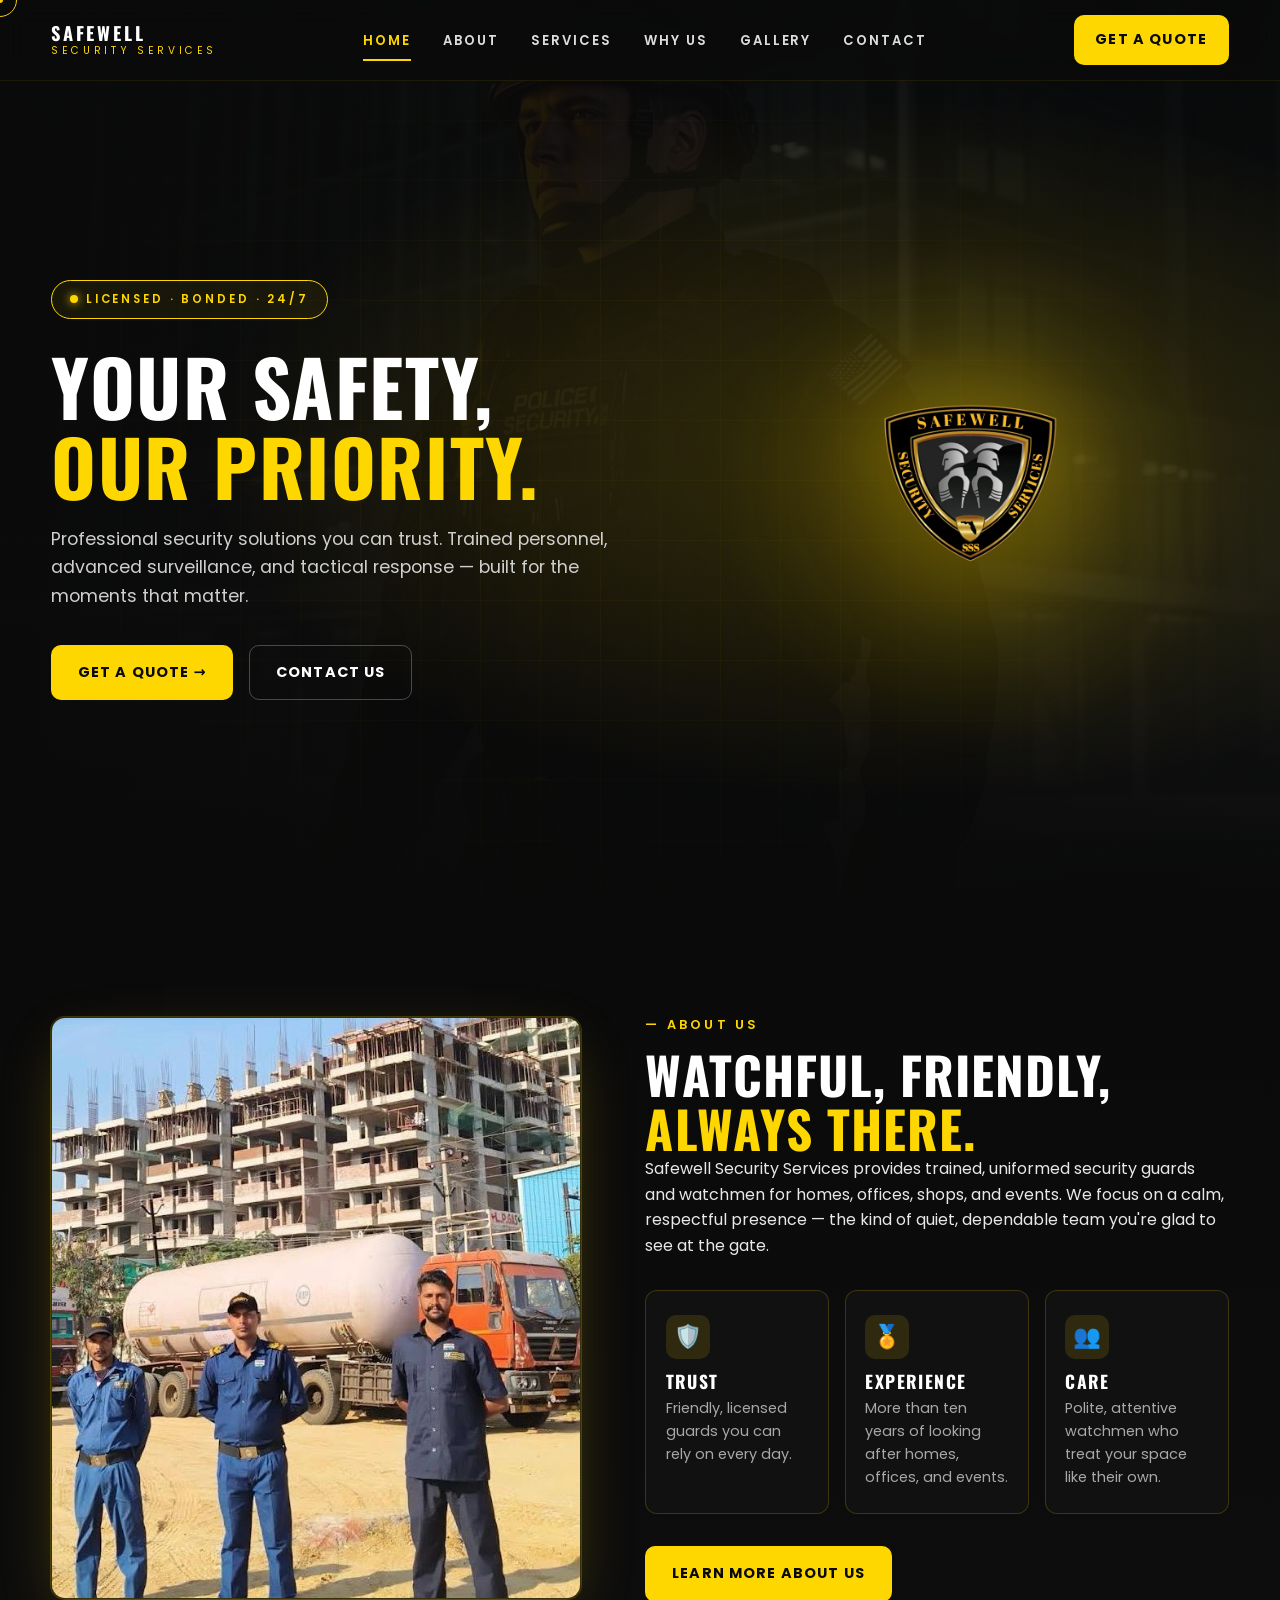
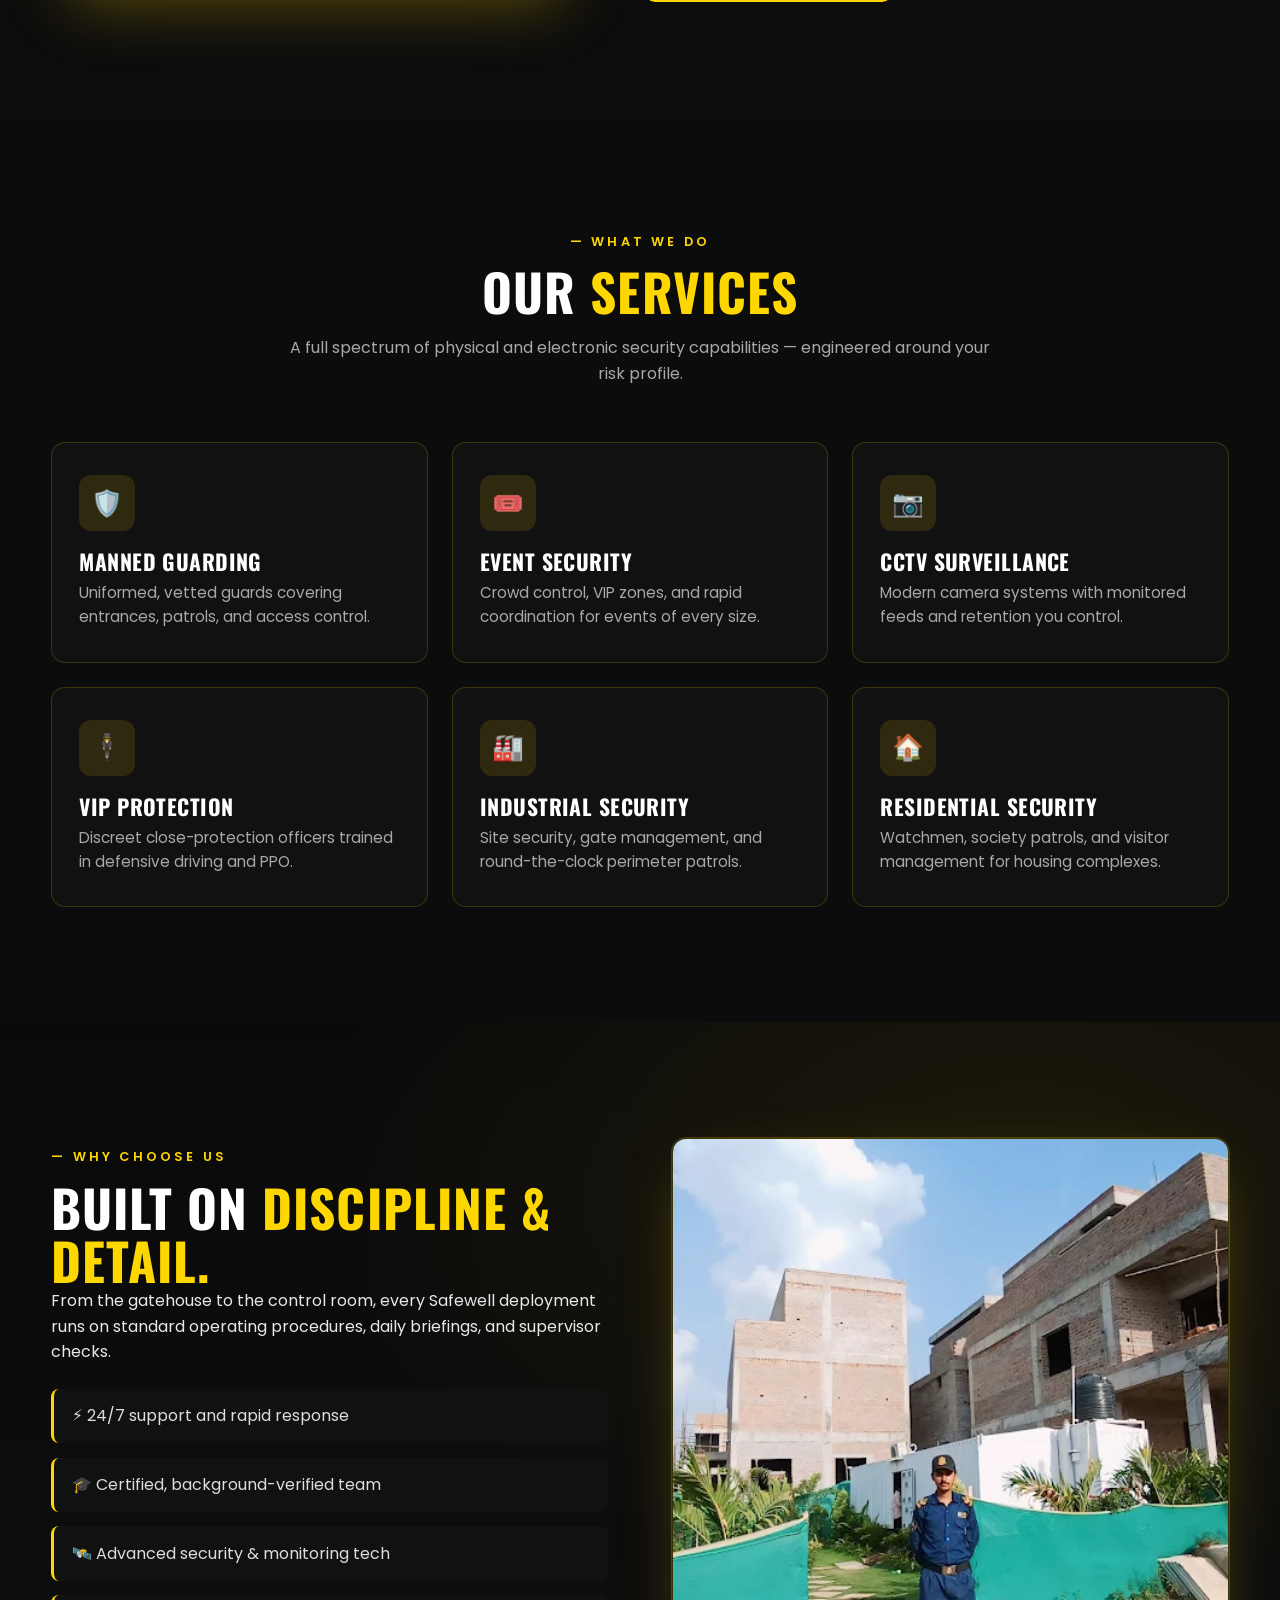
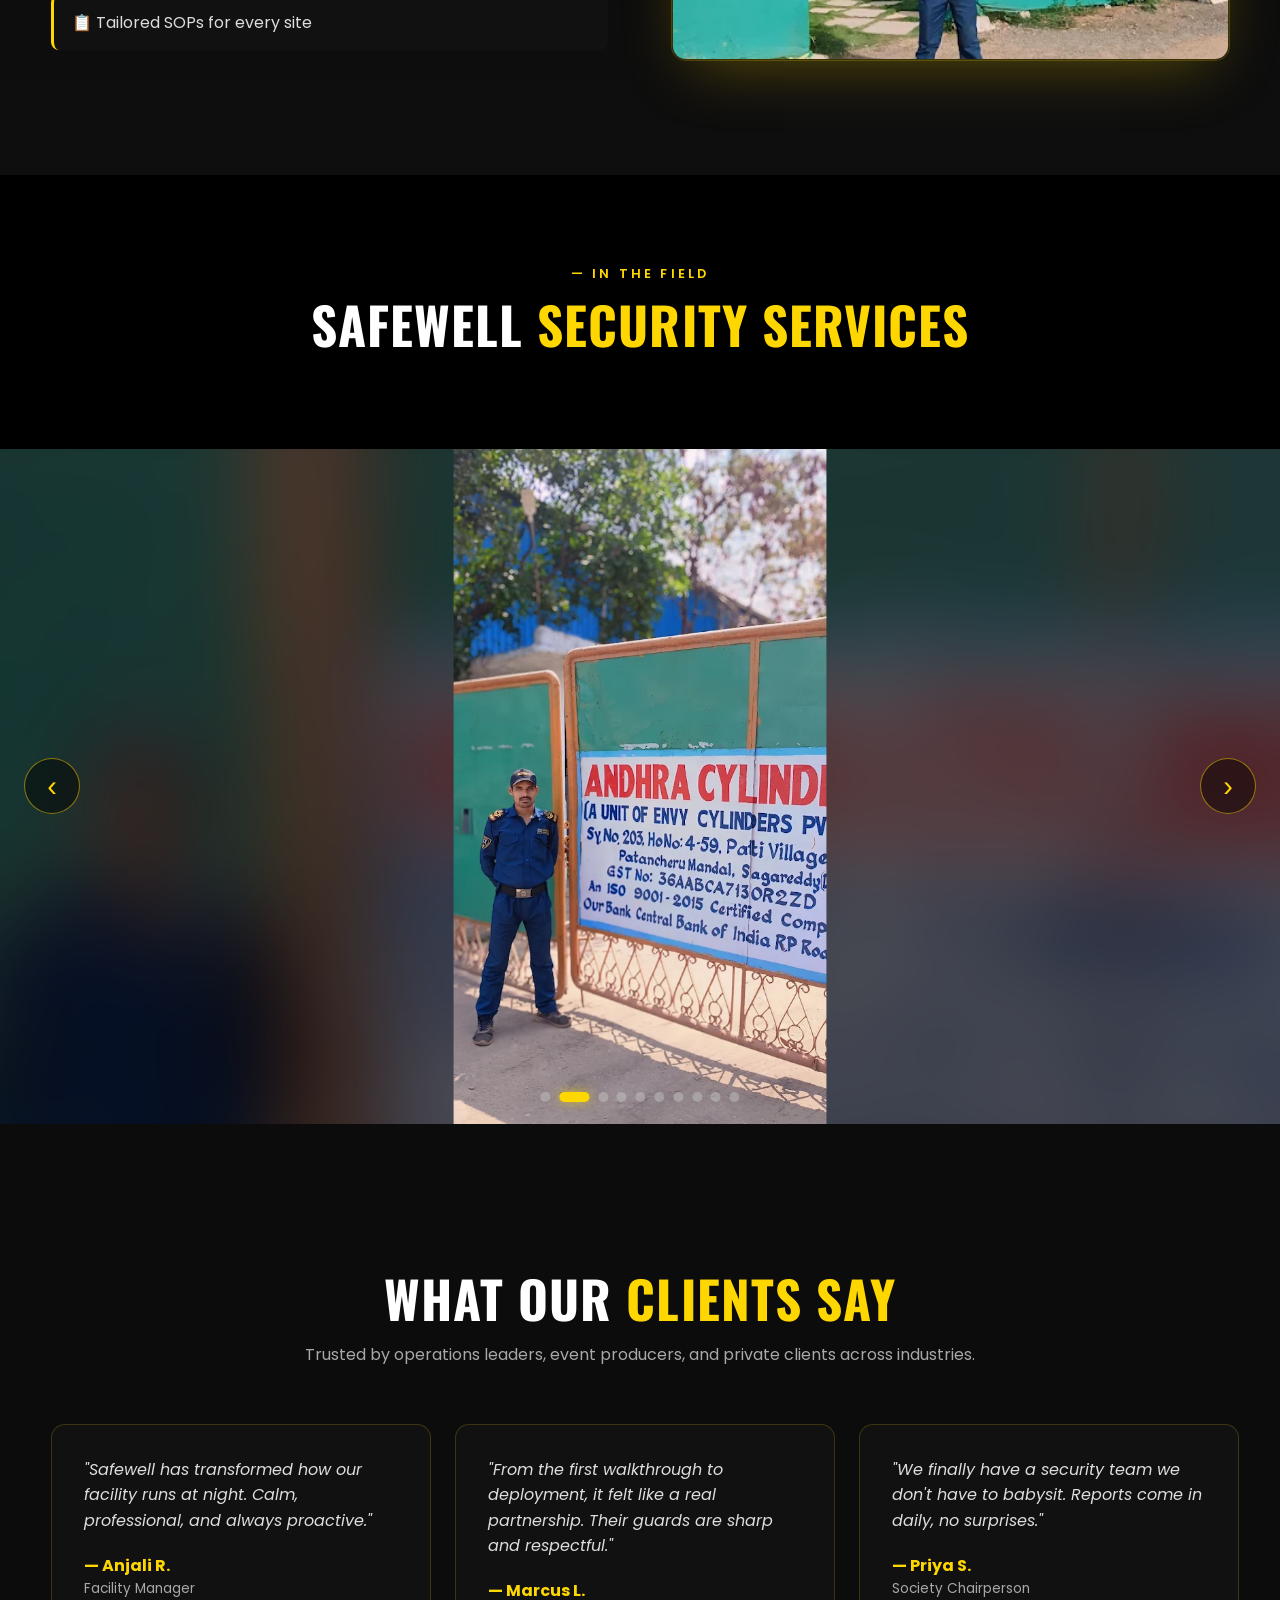
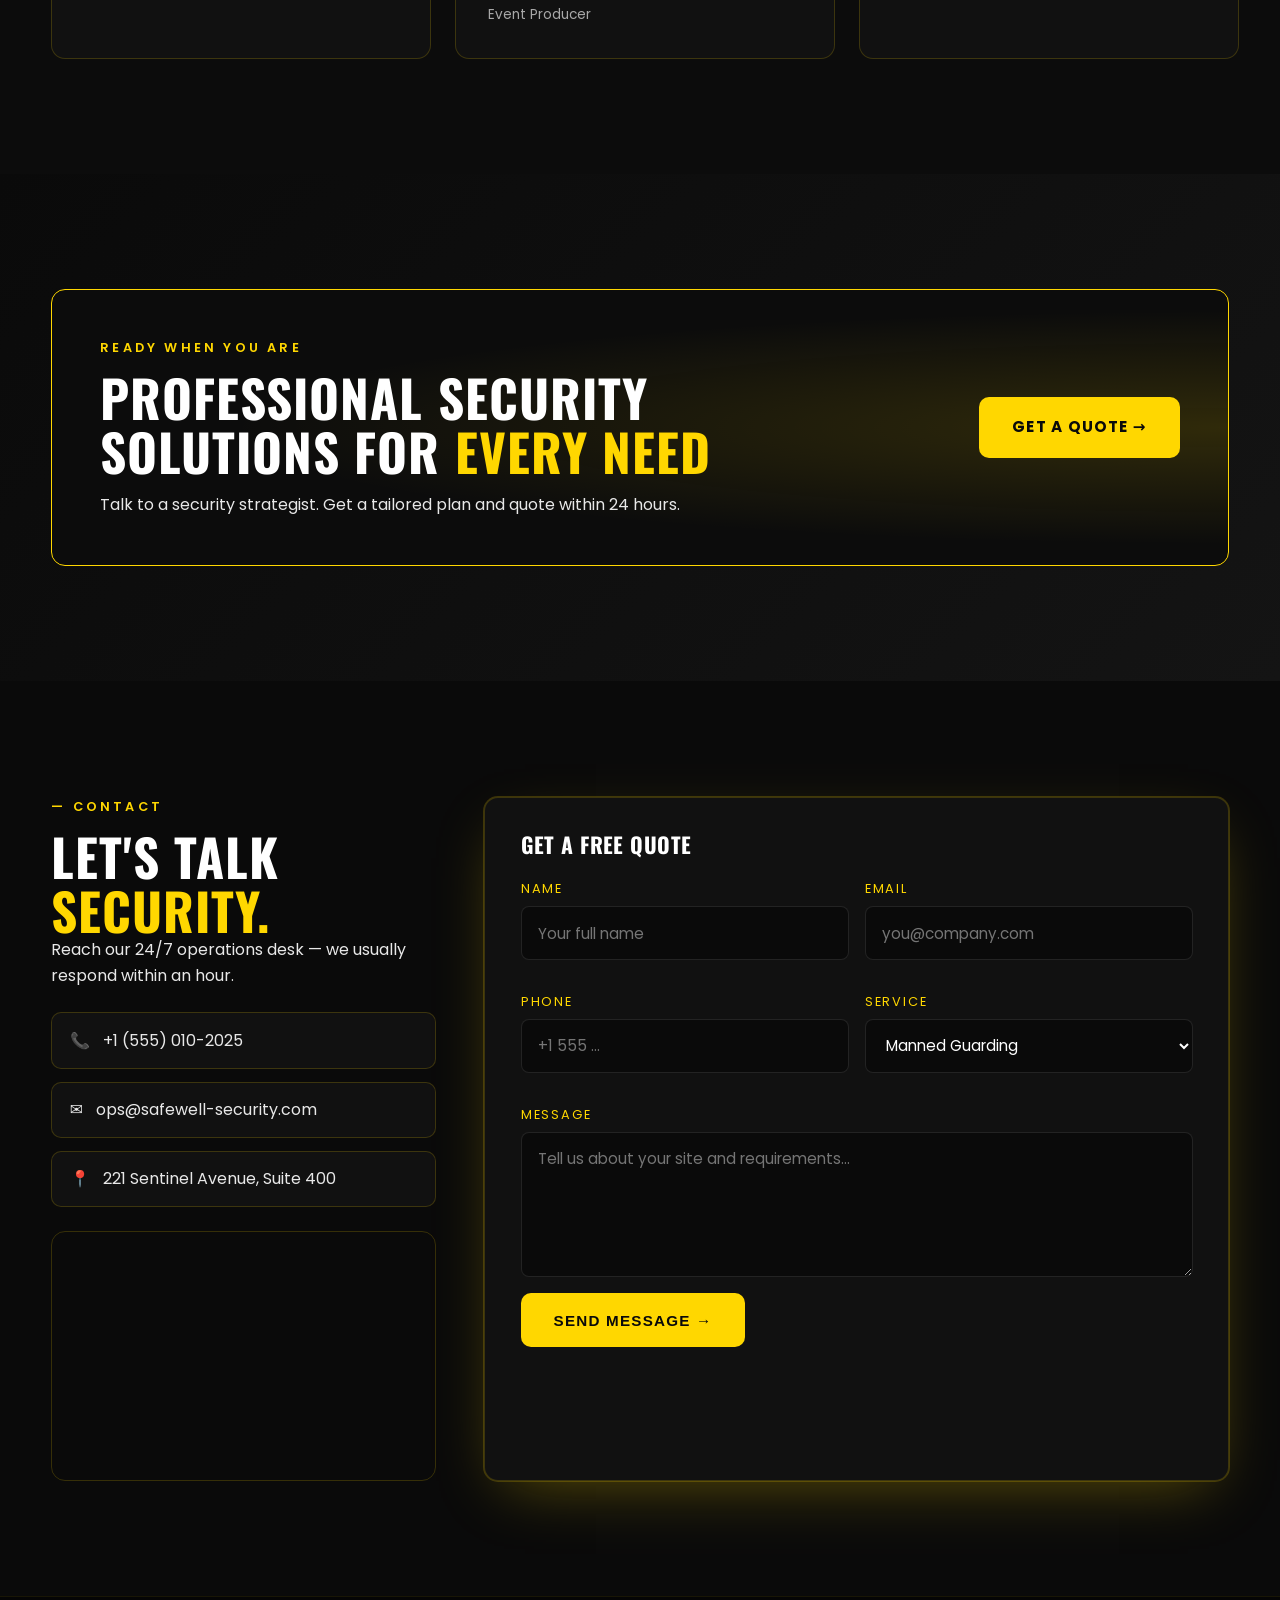
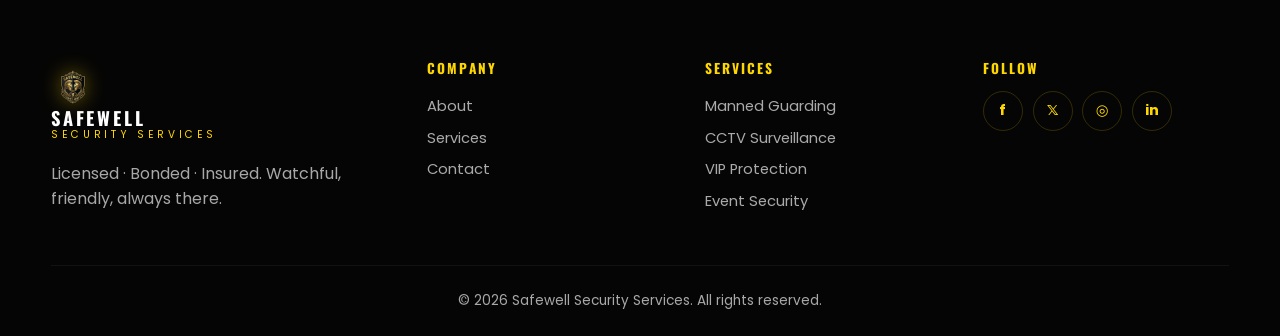
==== public/static-site/index.html @ 7208f199 "Changes Co-authored-by: lkt1325 <279020083+lkt1325@users.noreply.github.com>" ====
<!DOCTYPE html>
<html lang="en">
<head>
  <meta charset="UTF-8" />
  <meta name="viewport" content="width=device-width, initial-scale=1.0" />
  <meta name="description" content="Safewell Security Services — professional, licensed and bonded security solutions: manned guarding, CCTV, VIP protection, event and industrial security." />
  <title>Safewell Security Services — Your Safety, Our Priority</title>
  <link rel="icon" type="image/png" href="images/logo.png" />
  <link rel="preconnect" href="https://fonts.googleapis.com" />
  <link rel="preconnect" href="https://fonts.gstatic.com" crossorigin />
  <link href="https://fonts.googleapis.com/css2?family=Oswald:wght@500;600;700&family=Poppins:wght@300;400;500;600;700&display=swap" rel="stylesheet" />
  <link rel="stylesheet" href="style.css" />
</head>
<body>
  <!-- Custom cursor -->
  <div class="cursor-dot" aria-hidden="true"></div>
  <div class="cursor-ring" aria-hidden="true"></div>

  <!-- Animated background -->
  <canvas id="particles" aria-hidden="true"></canvas>

  <!-- HEADER -->
  <header class="site-header" id="siteHeader">
    <div class="container header-inner">
      <a href="#home" class="brand" aria-label="Safewell Security Services home">
        
        <span class="brand-text">
          <strong>SAFEWELL</strong>
          <small>SECURITY SERVICES</small>
        </span>
      </a>

      <nav class="nav" id="nav">
        <a href="#home" class="nav-link active">Home</a>
        <a href="#about" class="nav-link">About</a>
        <a href="#services" class="nav-link">Services</a>
        <a href="#why" class="nav-link">Why Us</a>
        
        <a href="#gallery" class="nav-link">Gallery</a>
        <a href="#contact" class="nav-link">Contact</a>
      </nav>

      <a href="#contact" class="btn btn-primary btn-cta">Get a Quote</a>

      <button class="hamburger" id="hamburger" aria-label="Open menu">
        <span></span><span></span><span></span>
      </button>
    </div>
  </header>

  <!-- HERO -->
  <section id="home" class="hero">
    <div class="hero-bg" style="background-image:url('images/hero-bg.jpg')"></div>
    <div class="hero-overlay"></div>
    <div class="hero-grid"></div>

    <div class="container hero-content hero-layout">
      <div class="hero-text">
        <div class="badge reveal">
          <span class="dot"></span> LICENSED · BONDED · 24/7
        </div>
        <h1 class="reveal">
          YOUR SAFETY,<br />
          <span class="text-yellow">OUR PRIORITY.</span>
        </h1>
        <p class="hero-sub reveal">
          Professional security solutions you can trust. Trained personnel, advanced
          surveillance, and tactical response — built for the moments that matter.
        </p>
        <div class="hero-actions reveal">
          <a href="#contact" class="btn btn-primary">Get a Quote →</a>
          <a href="#contact" class="btn btn-ghost">Contact Us</a>
        </div>
      </div>

      <div class="hero-logo-wrap reveal">
        <div class="hero-logo-glow"></div>
        <img src="images/hero-logo.png" alt="Safewell Security Services shield logo" class="hero-logo" />
      </div>
    </div>

  </section>

  <!-- ABOUT -->
  <section id="about" class="section about">
    <div class="container about-grid">
      <div class="about-image reveal-left">
        <div class="image-frame">
          <img src="images/about.jpg" alt="Safewell security team in uniform" loading="lazy" />
        </div>
        <div class="glow-ring"></div>
      </div>
      <div class="about-text">
        <p class="eyebrow reveal">— ABOUT US</p>
        <h2 class="reveal">WATCHFUL, FRIENDLY, <span class="text-yellow">ALWAYS THERE.</span></h2>
        <p class="reveal">
          Safewell Security Services provides trained, uniformed security guards
          and watchmen for homes, offices, shops, and events. We focus on a calm,
          respectful presence — the kind of quiet, dependable team you're glad to
          see at the gate.
        </p>

        <div class="about-cards">
          <div class="mini-card reveal"><div class="mini-icon">🛡️</div><h4>TRUST</h4><p>Friendly, licensed guards you can rely on every day.</p></div>
          <div class="mini-card reveal"><div class="mini-icon">🏅</div><h4>EXPERIENCE</h4><p>More than ten years of looking after homes, offices, and events.</p></div>
          <div class="mini-card reveal"><div class="mini-icon">👥</div><h4>CARE</h4><p>Polite, attentive watchmen who treat your space like their own.</p></div>
        </div>

        <a href="#services" class="btn btn-primary reveal" style="margin-top:2rem">Learn More About Us</a>
      </div>
    </div>
  </section>

  <!-- SERVICES -->
  <section id="services" class="section services">
    <div class="container">
      <div class="section-head">
        <p class="eyebrow reveal">— WHAT WE DO</p>
        <h2 class="reveal">OUR <span class="text-yellow">SERVICES</span></h2>
        <p class="section-sub reveal">A full spectrum of physical and electronic security capabilities — engineered around your risk profile.</p>
      </div>

      <div class="services-grid">
        <article class="service-card reveal">
          <div class="svc-icon">🛡️</div>
          <h3>Manned Guarding</h3>
          <p>Uniformed, vetted guards covering entrances, patrols, and access control.</p>
        </article>
        <article class="service-card reveal">
          <div class="svc-icon">🎟️</div>
          <h3>Event Security</h3>
          <p>Crowd control, VIP zones, and rapid coordination for events of every size.</p>
        </article>
        <article class="service-card reveal">
          <div class="svc-icon">📷</div>
          <h3>CCTV Surveillance</h3>
          <p>Modern camera systems with monitored feeds and retention you control.</p>
        </article>
        <article class="service-card reveal">
          <div class="svc-icon">🕴️</div>
          <h3>VIP Protection</h3>
          <p>Discreet close-protection officers trained in defensive driving and PPO.</p>
        </article>
        <article class="service-card reveal">
          <div class="svc-icon">🏭</div>
          <h3>Industrial Security</h3>
          <p>Site security, gate management, and round-the-clock perimeter patrols.</p>
        </article>
        <article class="service-card reveal">
          <div class="svc-icon">🏠</div>
          <h3>Residential Security</h3>
          <p>Watchmen, society patrols, and visitor management for housing complexes.</p>
        </article>
      </div>
    </div>
  </section>

  <!-- WHY CHOOSE US -->
  <section id="why" class="section why">
    <div class="container why-grid">
      <div>
        <p class="eyebrow reveal">— WHY CHOOSE US</p>
        <h2 class="reveal">BUILT ON <span class="text-yellow">DISCIPLINE & DETAIL.</span></h2>
        <p class="reveal">From the gatehouse to the control room, every Safewell deployment runs on standard operating procedures, daily briefings, and supervisor checks.</p>
        <ul class="check-list">
          <li class="reveal">⚡ 24/7 support and rapid response</li>
          <li class="reveal">🎓 Certified, background-verified team</li>
          <li class="reveal">🛰️ Advanced security & monitoring tech</li>
          <li class="reveal">📋 Tailored SOPs for every site</li>
        </ul>
      </div>

      <div class="why-image reveal">
        <div class="image-frame">
          <img src="images/why-choose.webp" alt="Safewell guard at residential project site" loading="lazy" />
        </div>
        <div class="glow-ring"></div>
      </div>
    </div>
  </section>




  <!-- GALLERY / FULL-WIDTH AUTO SLIDER -->
  <section id="gallery" class="gallery-fullwidth">
    <div class="container gallery-head">
      <p class="eyebrow reveal">— IN THE FIELD</p>
      <h2 class="reveal">SAFEWELL <span class="text-yellow">SECURITY SERVICES</span></h2>
      <p class="section-sub reveal">Professional Security Solutions — trusted by sites across industries.</p>
    </div>
    <div class="slider" id="slider" aria-roledescription="carousel">
      <div class="slides" id="slides">
        <div class="slide"><div class="slide-blur" style="background-image:url('images/gallery-1.webp')"></div><img src="images/gallery-1.webp" alt="Safewell guard at industrial warehouse site" loading="lazy" /></div>
        <div class="slide"><div class="slide-blur" style="background-image:url('images/gallery-2.webp')"></div><img src="images/gallery-2.webp" alt="Safewell guard at Andhra Cylinders gate" loading="lazy" /></div>
        <div class="slide"><div class="slide-blur" style="background-image:url('images/gallery-3.webp')"></div><img src="images/gallery-3.webp" alt="Safewell guard posted at warehouse shutter" loading="lazy" /></div>
        <div class="slide"><div class="slide-blur" style="background-image:url('images/gallery-4.webp')"></div><img src="images/gallery-4.webp" alt="Safewell guard at construction site entrance" loading="lazy" /></div>
        <div class="slide"><div class="slide-blur" style="background-image:url('images/gallery-5.webp')"></div><img src="images/gallery-5.webp" alt="Safewell guard at residential project site" loading="lazy" /></div>
        <div class="slide"><div class="slide-blur" style="background-image:url('images/gallery-6.webp')"></div><img src="images/gallery-6.webp" alt="Safewell guard at corporate reception" loading="lazy" /></div>
        <div class="slide"><div class="slide-blur" style="background-image:url('images/gallery-7.webp')"></div><img src="images/gallery-7.webp" alt="Safewell guard at outdoor site perimeter" loading="lazy" /></div>
        <div class="slide"><div class="slide-blur" style="background-image:url('images/gallery-8.webp')"></div><img src="images/gallery-8.webp" alt="Safewell guard team at gas tanker site" loading="lazy" /></div>
        <div class="slide"><div class="slide-blur" style="background-image:url('images/gallery-9.webp')"></div><img src="images/gallery-9.webp" alt="Safewell guard team in front of LPG fleet" loading="lazy" /></div>
        <div class="slide"><div class="slide-blur" style="background-image:url('images/gallery-10.webp')"></div><img src="images/gallery-10.webp" alt="Safewell guards at Confidence Energy facility" loading="lazy" /></div>
      </div>


      <button class="slider-arrow prev" id="prevBtn" aria-label="Previous slide">‹</button>
      <button class="slider-arrow next" id="nextBtn" aria-label="Next slide">›</button>
      <div class="slider-dots" id="dots"></div>
    </div>
  </section>

  <!-- TESTIMONIALS -->
  <section class="section testimonials">
    <div class="container">
      <div class="section-head">
        <p class="eyebrow reveal">— TESTIMONIALS</p>
        <h2 class="reveal">WHAT OUR <span class="text-yellow">CLIENTS SAY</span></h2>
        <p class="section-sub reveal">Trusted by operations leaders, event producers, and private clients across industries.</p>
      </div>

      <div class="testi-track" id="testiTrack">
        <div class="testi-card">
          <p>"Safewell has transformed how our facility runs at night. Calm, professional, and always proactive."</p>
          <div class="testi-author"><strong>— Anjali R.</strong><span>Facility Manager</span></div>
        </div>
        <div class="testi-card">
          <p>"From the first walkthrough to deployment, it felt like a real partnership. Their guards are sharp and respectful."</p>
          <div class="testi-author"><strong>— Marcus L.</strong><span>Event Producer</span></div>
        </div>
        <div class="testi-card">
          <p>"We finally have a security team we don't have to babysit. Reports come in daily, no surprises."</p>
          <div class="testi-author"><strong>— Priya S.</strong><span>Society Chairperson</span></div>
        </div>
      </div>
    </div>
  </section>

  <!-- CTA -->
  <section class="section cta-band">
    <div class="container cta-inner reveal">
      <div>
        <p class="eyebrow">READY WHEN YOU ARE</p>
        <h2>PROFESSIONAL SECURITY SOLUTIONS FOR <span class="text-yellow">EVERY NEED</span></h2>
        <p>Talk to a security strategist. Get a tailored plan and quote within 24 hours.</p>
      </div>
      <a href="#contact" class="btn btn-primary btn-large">Get a Quote →</a>
    </div>
  </section>

  <!-- CONTACT -->
  <section id="contact" class="section contact">
    <div class="container contact-grid">
      <div class="contact-info">
        <p class="eyebrow reveal">— CONTACT</p>
        <h2 class="reveal">LET'S TALK <span class="text-yellow">SECURITY.</span></h2>
        <p class="reveal">Reach our 24/7 operations desk — we usually respond within an hour.</p>
        <ul class="contact-list">
          <li class="reveal">📞 <span>+1 (555) 010-2025</span></li>
          <li class="reveal">✉️ <span>ops@safewell-security.com</span></li>
          <li class="reveal">📍 <span>221 Sentinel Avenue, Suite 400</span></li>
        </ul>
        <div class="map reveal">
          <iframe
            title="Safewell location"
            src="https://www.google.com/maps?q=Times+Square,New+York&output=embed"
            loading="lazy" referrerpolicy="no-referrer-when-downgrade"></iframe>
        </div>
      </div>

      <form class="contact-form reveal" id="contactForm" novalidate>
        <h3>Get a Free Quote</h3>
        <div class="row">
          <label>Name <input type="text" name="name" required placeholder="Your full name" /></label>
          <label>Email <input type="email" name="email" required placeholder="you@company.com" /></label>
        </div>
        <div class="row">
          <label>Phone <input type="tel" name="phone" placeholder="+1 555 ..." /></label>
          <label>Service
            <select name="service">
              <option>Manned Guarding</option>
              <option>Event Security</option>
              <option>CCTV Surveillance</option>
              <option>VIP Protection</option>
              <option>Industrial Security</option>
              <option>Residential Security</option>
            </select>
          </label>
        </div>
        <label>Message <textarea name="message" rows="5" placeholder="Tell us about your site and requirements..."></textarea></label>
        <button type="submit" class="btn btn-primary btn-large">Send Message →</button>
        <p class="form-status" id="formStatus" aria-live="polite"></p>
      </form>
    </div>
  </section>

  <!-- FOOTER -->
  <footer class="footer">
    <div class="container footer-grid">
      <div>
        <a href="#home" class="brand">
          <img src="images/logo.png" alt="Safewell logo" class="brand-logo" />
          <span class="brand-text"><strong>SAFEWELL</strong><small>SECURITY SERVICES</small></span>
        </a>
        <p class="muted" style="margin-top:1rem">Licensed · Bonded · Insured. Watchful, friendly, always there.</p>
      </div>
      <div>
        <h5>Company</h5>
        <a href="#about">About</a>
        <a href="#services">Services</a>
        
        <a href="#contact">Contact</a>
      </div>
      <div>
        <h5>Services</h5>
        <a href="#services">Manned Guarding</a>
        <a href="#services">CCTV Surveillance</a>
        <a href="#services">VIP Protection</a>
        <a href="#services">Event Security</a>
      </div>
      <div>
        <h5>Follow</h5>
        <div class="socials">
          <a href="#" aria-label="Facebook">f</a>
          <a href="#" aria-label="Twitter">𝕏</a>
          <a href="#" aria-label="Instagram">◎</a>
          <a href="#" aria-label="LinkedIn">in</a>
        </div>
      </div>
    </div>
    <div class="container foot-bottom">
      <p>© <span id="year"></span> Safewell Security Services. All rights reserved.</p>
    </div>
  </footer>

  <script src="script.js"></script>
</body>
</html>
---- public/static-site/style.css ----
/* =========================================================
   SAFEWELL SECURITY SERVICES — Static Site Styles
   ========================================================= */

:root {
  --black: #0A0A0A;
  --black-2: #111111;
  --black-3: #181818;
  --yellow: #FFD700;
  --yellow-2: #FFC400;
  --white: #ffffff;
  --muted: #a8a8a8;
  --border: rgba(255, 215, 0, 0.18);
  --shadow-glow: 0 0 0 1px rgba(255,215,0,.2), 0 20px 60px -20px rgba(255,215,0,.35);
  --radius: 14px;
  --container: 1240px;
  --header-h: 80px;
}

* { box-sizing: border-box; margin: 0; padding: 0; }
html { scroll-behavior: smooth; }
body {
  font-family: 'Poppins', system-ui, sans-serif;
  background: var(--black);
  color: #e8e8e8;
  line-height: 1.6;
  overflow-x: hidden;
  -webkit-font-smoothing: antialiased;
}
img { max-width: 100%; display: block; }
a { color: inherit; text-decoration: none; transition: color .25s ease; }
a:hover { color: var(--yellow); }

h1,h2,h3,h4,h5 { font-family: 'Oswald', 'Montserrat', sans-serif; font-weight: 700; letter-spacing: .02em; line-height: 1.05; color: var(--white); text-transform: uppercase; }
h1 { font-size: clamp(2.6rem, 6vw, 5.5rem); }
h2 { font-size: clamp(2rem, 4vw, 3.4rem); }
h3 { font-size: 1.35rem; }
h4 { font-size: 1.1rem; letter-spacing: .08em; }

.text-yellow { color: var(--yellow); }
.muted { color: var(--muted); }
.eyebrow { color: var(--yellow); font-weight: 600; letter-spacing: .25em; font-size: .8rem; margin-bottom: .8rem; text-transform: uppercase; }

.container { width: 92%; max-width: var(--container); margin: 0 auto; }
.section { padding: clamp(4rem, 9vw, 8rem) 0; position: relative; }
.section-head { text-align: center; max-width: 720px; margin: 0 auto 3.5rem; }
.section-sub { color: var(--muted); margin-top: 1rem; }

/* ---------- Buttons ---------- */
.btn {
  display: inline-flex; align-items: center; gap: .55rem;
  padding: .95rem 1.6rem; font-weight: 700; font-size: .9rem;
  letter-spacing: .08em; text-transform: uppercase;
  border-radius: 10px; border: 1px solid transparent; cursor: pointer;
  transition: transform .25s ease, box-shadow .3s ease, background .3s ease, color .3s ease;
  position: relative; overflow: hidden;
}
.btn-primary { background: var(--yellow); color: var(--black); }
.btn-primary:hover {
  background: var(--yellow-2); color: var(--black);
  transform: translateY(-2px);
  box-shadow: 0 0 28px rgba(255,215,0,.55), 0 0 60px rgba(255,215,0,.25);
}
.btn-ghost {
  background: transparent; color: var(--white);
  border: 1px solid rgba(255,255,255,.25);
}
.btn-ghost:hover { border-color: var(--yellow); color: var(--yellow); box-shadow: 0 0 22px rgba(255,215,0,.25); }
.btn-large { padding: 1.1rem 2rem; font-size: .95rem; }
.btn-cta { padding: .8rem 1.3rem; }

/* ---------- Custom cursor ---------- */
.cursor-dot, .cursor-ring {
  position: fixed; top: 0; left: 0; pointer-events: none; z-index: 9999;
  border-radius: 50%; transform: translate(-50%, -50%);
  transition: transform .15s ease, width .2s ease, height .2s ease, background .2s ease;
  mix-blend-mode: difference;
}
.cursor-dot { width: 6px; height: 6px; background: var(--yellow); }
.cursor-ring { width: 34px; height: 34px; border: 1.5px solid var(--yellow); transition: transform .25s ease, width .25s ease, height .25s ease, opacity .2s ease; }
.cursor-ring.grow { width: 60px; height: 60px; background: rgba(255,215,0,.1); }
@media (max-width: 900px) { .cursor-dot, .cursor-ring { display: none; } body { cursor: auto; } }
@media (min-width: 901px) { body { cursor: none; } a, button { cursor: none; } }

/* ---------- Particles canvas ---------- */
#particles {
  position: fixed; inset: 0; z-index: 0; pointer-events: none; opacity: .55;
}

/* ---------- Header ---------- */
.site-header {
  position: fixed; top: 0; left: 0; right: 0; z-index: 100;
  background: rgba(10,10,10,.6);
  backdrop-filter: blur(14px); -webkit-backdrop-filter: blur(14px);
  border-bottom: 1px solid rgba(255,215,0,.08);
  transition: background .3s ease, padding .3s ease;
}
.site-header.scrolled { background: rgba(10,10,10,.92); border-bottom-color: rgba(255,215,0,.18); }
.header-inner { display: flex; align-items: center; justify-content: space-between; height: var(--header-h); gap: 1rem; }
.brand { display: flex; align-items: center; gap: .75rem; }
.brand-logo { width: 44px; height: 44px; object-fit: contain; filter: drop-shadow(0 0 10px rgba(255,215,0,.35)); }
.brand-text { display: flex; flex-direction: column; line-height: 1; }
.brand-text strong { font-family: 'Oswald', sans-serif; font-size: 1.15rem; letter-spacing: .15em; color: var(--white); }
.brand-text small { font-size: .65rem; letter-spacing: .35em; color: var(--yellow); margin-top: 3px; }

.nav { display: flex; gap: 2rem; }
.nav-link {
  font-size: .82rem; font-weight: 600; letter-spacing: .15em; text-transform: uppercase;
  color: #ddd; position: relative; padding: .25rem 0;
}
.nav-link::after {
  content: ''; position: absolute; left: 0; bottom: -6px; height: 2px; width: 0; background: var(--yellow);
  transition: width .3s ease;
}
.nav-link:hover, .nav-link.active { color: var(--yellow); }
.nav-link.active::after, .nav-link:hover::after { width: 100%; }

.hamburger { display: none; background: none; border: none; padding: 8px; }
.hamburger span { display: block; width: 26px; height: 2px; background: var(--yellow); margin: 5px 0; transition: .3s; }
.hamburger.open span:nth-child(1) { transform: translateY(7px) rotate(45deg); }
.hamburger.open span:nth-child(2) { opacity: 0; }
.hamburger.open span:nth-child(3) { transform: translateY(-7px) rotate(-45deg); }

/* ---------- Hero ---------- */
.hero { position: relative; min-height: 100vh; display: flex; align-items: center; padding-top: var(--header-h); overflow: hidden; }
.hero-bg {
  position: absolute; inset: 0; background-size: cover; background-position: center;
  transform: scale(1.1); animation: slowZoom 18s ease-in-out infinite alternate;
}
@keyframes slowZoom { to { transform: scale(1.18) translateY(-2%); } }
.hero-overlay {
  position: absolute; inset: 0;
  background:
    radial-gradient(ellipse at 70% 50%, rgba(255,215,0,.18), transparent 55%),
    linear-gradient(90deg, rgba(10,10,10,.95) 0%, rgba(10,10,10,.7) 55%, rgba(10,10,10,.4) 100%),
    linear-gradient(180deg, rgba(10,10,10,.6), rgba(10,10,10,.95));
}
.hero-grid {
  position: absolute; inset: 0; opacity: .15;
  background-image:
    linear-gradient(rgba(255,215,0,.18) 1px, transparent 1px),
    linear-gradient(90deg, rgba(255,215,0,.18) 1px, transparent 1px);
  background-size: 60px 60px;
  mask-image: radial-gradient(ellipse at center, #000 35%, transparent 80%);
}
.hero-content { position: relative; z-index: 2; max-width: var(--container); }
.hero-layout {
  display: grid;
  grid-template-columns: 1.1fr .9fr;
  gap: 3rem;
  align-items: center;
}
.hero-text { max-width: 640px; }
.hero-logo-wrap {
  position: relative;
  display: grid;
  place-items: center;
  min-height: 420px;
}
.hero-logo {
  position: relative;
  z-index: 2;
  width: clamp(240px, 32vw, 440px);
  height: auto;
  filter: drop-shadow(0 20px 60px rgba(0,0,0,.6)) drop-shadow(0 0 40px rgba(255,215,0,.35));
  animation: heroLogoFloat 6s ease-in-out infinite;
}
@keyframes heroLogoFloat {
  0%, 100% { transform: translateY(0) rotate(0deg); }
  50% { transform: translateY(-12px) rotate(.5deg); }
}
.hero-logo-glow {
  position: absolute;
  width: clamp(320px, 40vw, 560px);
  height: clamp(320px, 40vw, 560px);
  border-radius: 50%;
  background: radial-gradient(circle, rgba(255,215,0,.35) 0%, rgba(255,215,0,.08) 40%, transparent 70%);
  filter: blur(20px);
  animation: heroGlowPulse 4s ease-in-out infinite;
  z-index: 1;
}
.hero-logo-glow::before,
.hero-logo-glow::after {
  content: '';
  position: absolute; inset: 10%;
  border: 1px dashed rgba(255,215,0,.35);
  border-radius: 50%;
  animation: heroRingSpin 30s linear infinite;
}
.hero-logo-glow::after { inset: 22%; animation-duration: 22s; animation-direction: reverse; border-style: dotted; }
@keyframes heroGlowPulse {
  0%, 100% { transform: scale(1); opacity: .9; }
  50% { transform: scale(1.08); opacity: 1; }
}
@keyframes heroRingSpin {
  to { transform: rotate(360deg); }
}
@media (max-width: 900px) {
  .hero-layout { grid-template-columns: 1fr; gap: 2.5rem; text-align: center; }
  .hero-text { margin: 0 auto; order: 1; }
  .hero-text .badge, .hero-actions { justify-content: center; }
  .hero-logo-wrap { min-height: 420px; order: 2; margin-top: -1.5rem; }
  .hero-logo { width: clamp(320px, 82vw, 500px); }
  .hero-logo-glow { width: clamp(400px, 95vw, 600px); height: clamp(400px, 95vw, 600px); }
}
.badge {
  display: inline-flex; align-items: center; gap: .5rem;
  padding: .6rem 1.1rem; border: 1px solid var(--yellow);
  border-radius: 999px; color: var(--yellow); font-weight: 600;
  letter-spacing: .25em; font-size: .72rem;
  background: rgba(255,215,0,.06);
}
.badge .dot { width: 8px; height: 8px; border-radius: 50%; background: var(--yellow); box-shadow: 0 0 10px var(--yellow); animation: pulse 1.6s ease-in-out infinite; }
@keyframes pulse { 50% { transform: scale(1.4); opacity: .6; } }
.hero h1 { margin: 1.6rem 0 1.2rem; }
.hero-sub { color: #cfcfcf; font-size: 1.1rem; max-width: 560px; }
.hero-actions { display: flex; flex-wrap: wrap; gap: 1rem; margin-top: 2.2rem; }

.scroll-indicator {
  position: absolute; bottom: 2rem; left: 50%; transform: translateX(-50%);
  display: flex; flex-direction: column; align-items: center; gap: .8rem;
  color: var(--yellow); font-size: .7rem; letter-spacing: .35em; z-index: 2;
}
.mouse { width: 22px; height: 36px; border: 2px solid var(--yellow); border-radius: 14px; position: relative; }
.wheel { width: 3px; height: 7px; background: var(--yellow); border-radius: 2px; position: absolute; top: 6px; left: 50%; transform: translateX(-50%); animation: wheel 1.6s ease infinite; }
@keyframes wheel { 0%{opacity:1; top:6px} 100%{opacity:0; top:18px} }

/* ---------- About ---------- */
.about { background: linear-gradient(180deg, #0a0a0a 0%, #0d0d0d 100%); }
.about-grid { display: grid; grid-template-columns: 1fr 1.1fr; gap: 4rem; align-items: center; }
.about-image { position: relative; }
.image-frame {
  border-radius: var(--radius); overflow: hidden; position: relative;
  border: 1px solid var(--border); box-shadow: var(--shadow-glow);
}
.image-frame img { width: 100%; height: 580px; object-fit: cover; transition: transform .8s ease; }
.image-frame:hover img { transform: scale(1.05); }
.glow-ring { position: absolute; inset: -40px; border-radius: 30px; background: radial-gradient(circle at center, rgba(255,215,0,.18), transparent 60%); z-index: -1; filter: blur(20px); }
.about-cards { display: grid; grid-template-columns: repeat(3, 1fr); gap: 1rem; margin-top: 2rem; }
.mini-card {
  background: var(--black-2); border: 1px solid var(--border); border-radius: 12px;
  padding: 1.5rem 1.2rem; transition: transform .3s ease, box-shadow .3s ease, border-color .3s ease;
}
.mini-card:hover { transform: translateY(-6px); border-color: var(--yellow); box-shadow: var(--shadow-glow); }
.mini-icon { width: 44px; height: 44px; display: grid; place-items: center; border-radius: 10px; background: rgba(255,215,0,.12); color: var(--yellow); margin-bottom: .8rem; font-size: 1.4rem; }
.mini-card h4 { color: var(--white); margin-bottom: .4rem; }
.mini-card p { font-size: .9rem; color: var(--muted); }

/* ---------- Services ---------- */
.services { background: #0c0c0c; }
.services-grid {
  display: grid; gap: 1.5rem;
  grid-template-columns: repeat(auto-fit, minmax(280px, 1fr));
}
.service-card {
  position: relative; background: var(--black-2); border: 1px solid var(--border);
  padding: 2rem 1.7rem; border-radius: var(--radius);
  transition: transform .35s ease, box-shadow .35s ease, border-color .35s ease;
  overflow: hidden;
}
.service-card::before {
  content: ''; position: absolute; inset: 0;
  background: radial-gradient(circle at var(--mx,50%) var(--my,0%), rgba(255,215,0,.15), transparent 50%);
  opacity: 0; transition: opacity .35s ease;
}
.service-card:hover::before { opacity: 1; }
.service-card:hover { transform: translateY(-10px); border-color: var(--yellow); box-shadow: var(--shadow-glow); }
.svc-icon { width: 56px; height: 56px; display: grid; place-items: center; font-size: 1.6rem; background: rgba(255,215,0,.12); color: var(--yellow); border-radius: 12px; margin-bottom: 1.2rem; }
.service-card h3 { color: var(--white); margin-bottom: .5rem; }
.service-card p { color: var(--muted); font-size: .95rem; }

/* ---------- Why Choose Us ---------- */
.why { background: linear-gradient(180deg, #0a0a0a, #0e0e0e); position: relative; }
.why::before {
  content: ''; position: absolute; inset: 0; opacity: .35;
  background: radial-gradient(ellipse at 80% 20%, rgba(255,215,0,.2), transparent 50%);
}
.why-grid { position: relative; display: grid; grid-template-columns: 1fr 1fr; gap: 4rem; align-items: center; }
.why-image { position: relative; }
.why-image .image-frame img { height: 520px; }
.check-list { list-style: none; margin-top: 1.5rem; display: grid; gap: .9rem; }
.check-list li { padding: .9rem 1.1rem; background: var(--black-2); border-left: 3px solid var(--yellow); border-radius: 8px; color: #ddd; }
.counters { display: grid; grid-template-columns: repeat(2,1fr); gap: 1.2rem; }
.counter-card {
  background: var(--black-2); border: 1px solid var(--border); border-radius: var(--radius);
  padding: 2rem 1.5rem; text-align: center; transition: transform .3s ease;
}
.counter-card:hover { transform: translateY(-6px); border-color: var(--yellow); }
.counter-card .num { font-family: 'Oswald', sans-serif; font-size: 3rem; color: var(--yellow); font-weight: 700; }
.counter-card p { color: var(--muted); letter-spacing: .15em; font-size: .8rem; text-transform: uppercase; margin-top: .3rem; }

/* ---------- Process ---------- */
.process { background: #0c0c0c; }
.process-grid { display: grid; grid-template-columns: repeat(auto-fit, minmax(220px, 1fr)); gap: 1.2rem; }
.step {
  position: relative; padding: 2.2rem 1.5rem 1.6rem;
  background: var(--black-2); border: 1px solid var(--border);
  border-radius: var(--radius); transition: transform .3s ease, border-color .3s;
}
.step:hover { transform: translateY(-8px); border-color: var(--yellow); box-shadow: var(--shadow-glow); }
.step-num {
  position: absolute; top: -22px; left: 1.5rem;
  font-family: 'Oswald', sans-serif; font-size: 2.2rem; color: var(--yellow);
  background: var(--black); padding: 0 .6rem;
  border: 1px solid var(--yellow); border-radius: 8px;
}
.step h4 { color: var(--white); margin-bottom: .5rem; }
.step p { color: var(--muted); font-size: .92rem; }

/* ---------- Gallery: full-width auto slider ---------- */
.gallery-fullwidth {
  position: relative;
  width: 100%;
  background: #000;
  padding: clamp(3rem, 7vw, 6rem) 0 0;
}
.gallery-head {
  text-align: center;
  max-width: 720px;
  margin: 0 auto clamp(2rem, 5vw, 3.5rem);
}
.gallery-head .section-sub { color: var(--muted); margin-top: 1rem; }
.slider {
  position: relative;
  width: 100%;
  margin: 0;
  overflow: hidden;
  background: #000;
  touch-action: pan-y;
}
.slides {
  display: flex;
  transition: transform 1s cubic-bezier(.65,.05,.2,1);
  will-change: transform;
}
.slide {
  flex: 0 0 100%;
  position: relative;
  height: clamp(320px, 75vh, 760px);
  overflow: hidden;
  background: #000;
}
.slide-blur {
  position: absolute; inset: 0;
  background-size: cover; background-position: center;
  filter: blur(34px) brightness(.4);
  transform: scale(1.25);
}
.slide img {
  position: absolute; inset: 0;
  width: 100%; height: 100%;
  object-fit: contain;
  object-position: center;
  z-index: 1;
  transform: scale(1);
  transition: transform 6s ease, opacity .8s ease;
}
.slide.active img {
  transform: scale(1.03);
}

/* Arrows */
.slider-arrow {
  position: absolute; top: 50%; transform: translateY(-50%);
  width: 56px; height: 56px; border-radius: 50%;
  background: rgba(0,0,0,.45);
  color: var(--yellow);
  border: 1px solid rgba(255,215,0,.5);
  font-size: 1.8rem; line-height: 1;
  display: grid; place-items: center;
  transition: background .25s ease, transform .25s ease, box-shadow .3s ease, border-color .25s ease;
  z-index: 6;
  backdrop-filter: blur(6px); -webkit-backdrop-filter: blur(6px);
}
.slider-arrow:hover {
  background: var(--yellow); color: var(--black);
  transform: translateY(-50%) scale(1.1);
  box-shadow: 0 0 24px rgba(255,215,0,.6), 0 0 48px rgba(255,215,0,.25);
  border-color: var(--yellow);
}
.slider-arrow.prev { left: 1.5rem; }
.slider-arrow.next { right: 1.5rem; }

/* Dots */
.slider-dots {
  position: absolute; bottom: 1.4rem; left: 50%; transform: translateX(-50%);
  display: flex; gap: .55rem; z-index: 6;
}
.slider-dots button {
  width: 10px; height: 10px; border-radius: 50%;
  background: rgba(200,200,200,.45);
  border: none; padding: 0; cursor: pointer;
  transition: all .3s ease;
}
.slider-dots button:hover { background: rgba(255,215,0,.7); }
.slider-dots button.active {
  background: var(--yellow);
  width: 30px; border-radius: 6px;
  box-shadow: 0 0 12px rgba(255,215,0,.6);
}

@media (max-width: 768px) {
  .slide { height: clamp(280px, 50vh, 460px); }
  .slider-arrow { width: 44px; height: 44px; font-size: 1.4rem; }
  .slider-arrow.prev { left: .6rem; }
  .slider-arrow.next { right: .6rem; }
  .slide-overlay { padding: 0 1rem 3rem; }
}

/* ---------- Testimonials ---------- */
.testimonials { background: #0c0c0c; overflow: hidden; }
.testi-track {
  display: flex; gap: 1.5rem; animation: marquee 28s linear infinite;
  width: max-content;
}
.testi-track:hover { animation-play-state: paused; }
.testi-card {
  flex: 0 0 380px;
  background: var(--black-2); border: 1px solid var(--border);
  padding: 2rem; border-radius: var(--radius);
}
.testi-card p { color: #ddd; font-style: italic; margin-bottom: 1.2rem; }
.testi-author { display: flex; flex-direction: column; }
.testi-author strong { color: var(--yellow); }
.testi-author span { color: var(--muted); font-size: .85rem; }
@keyframes marquee {
  from { transform: translateX(0); }
  to   { transform: translateX(calc(-380px * 3 - 1.5rem * 3)); }
}

/* ---------- CTA band ---------- */
.cta-band { background: linear-gradient(135deg, #0a0a0a, #141414); }
.cta-inner {
  display: flex; align-items: center; justify-content: space-between; gap: 2rem;
  padding: 3rem; border-radius: var(--radius); border: 1px solid var(--yellow);
  background: radial-gradient(ellipse at right, rgba(255,215,0,.15), transparent 60%), #0c0c0c;
  flex-wrap: wrap;
}
.cta-inner h2 { margin: .8rem 0 .8rem; max-width: 700px; }

/* ---------- Contact ---------- */
.contact { background: #0a0a0a; }
.contact-grid { display: grid; grid-template-columns: 1fr 1.2fr; gap: 3rem; }
.contact-list { list-style: none; margin: 1.5rem 0; display: grid; gap: .8rem; }
.contact-list li { display: flex; gap: .8rem; padding: .9rem 1.1rem; background: var(--black-2); border: 1px solid var(--border); border-radius: 10px; }
.contact-list li:hover { border-color: var(--yellow); }
.map { margin-top: 1.5rem; border-radius: var(--radius); overflow: hidden; border: 1px solid var(--border); }
.map iframe { width: 100%; height: 240px; border: 0; filter: grayscale(.5) invert(.92) hue-rotate(180deg); }

.contact-form {
  background: var(--black-2); border: 1px solid var(--border);
  border-radius: var(--radius); padding: 2.2rem; box-shadow: var(--shadow-glow);
}
.contact-form h3 { color: var(--white); margin-bottom: 1.5rem; }
.contact-form .row { display: grid; grid-template-columns: 1fr 1fr; gap: 1rem; margin-bottom: 1rem; }
.contact-form label { display: flex; flex-direction: column; font-size: .8rem; letter-spacing: .15em; color: var(--yellow); text-transform: uppercase; gap: .4rem; margin-bottom: 1rem; }
.contact-form input, .contact-form select, .contact-form textarea {
  background: #0a0a0a; color: var(--white); border: 1px solid rgba(255,255,255,.1);
  padding: .9rem 1rem; border-radius: 8px; font-family: inherit; font-size: .95rem;
  transition: border-color .25s, box-shadow .25s;
}
.contact-form input:focus, .contact-form select:focus, .contact-form textarea:focus {
  outline: none; border-color: var(--yellow); box-shadow: 0 0 0 3px rgba(255,215,0,.15);
}
.form-status { margin-top: 1rem; font-size: .9rem; color: var(--yellow); min-height: 1.2em; }

/* ---------- Footer ---------- */
.footer { background: #050505; padding-top: 4rem; border-top: 1px solid rgba(255,215,0,.08); }
.footer-grid { display: grid; grid-template-columns: 1.4fr 1fr 1fr 1fr; gap: 2rem; padding-bottom: 3rem; }
.footer h5 { color: var(--yellow); margin-bottom: 1rem; letter-spacing: .15em; font-size: .85rem; }
.footer a { display: block; color: #aaa; padding: .25rem 0; font-size: .92rem; }
.socials { display: flex; gap: .6rem; }
.socials a {
  width: 40px; height: 40px; display: grid; place-items: center;
  border: 1px solid var(--border); border-radius: 50%; color: var(--yellow); font-weight: 700;
}
.socials a:hover { background: var(--yellow); color: var(--black); }
.foot-bottom { padding: 1.5rem 0; border-top: 1px solid rgba(255,255,255,.05); text-align: center; color: var(--muted); font-size: .85rem; }

/* ---------- Reveal animations ---------- */
.reveal { opacity: 0; transform: translateY(30px); transition: opacity .8s ease, transform .8s ease; }
.reveal.visible { opacity: 1; transform: none; }
.reveal-left { opacity: 0; transform: translateX(-40px); transition: opacity .9s ease, transform .9s ease; }
.reveal-left.visible { opacity: 1; transform: none; }

/* ---------- Responsive ---------- */
@media (max-width: 1024px) {
  .about-grid, .why-grid, .contact-grid { grid-template-columns: 1fr; gap: 2.5rem; }
  .image-frame img { height: 460px; }
  .footer-grid { grid-template-columns: 1fr 1fr; }
}
@media (max-width: 760px) {
  .nav {
    position: fixed; top: var(--header-h); left: 0; right: 0;
    background: rgba(10,10,10,.97); backdrop-filter: blur(14px);
    flex-direction: column; gap: 0; padding: 1rem 0;
    transform: translateY(-120%); transition: transform .35s ease;
    border-bottom: 1px solid var(--border);
  }
  .nav.open { transform: translateY(0); }
  .nav-link { padding: 1rem 1.5rem; border-bottom: 1px solid rgba(255,255,255,.04); }
  .nav-link::after { display: none; }
  .hamburger { display: block; }
  .btn-cta { display: none; }
  .about-cards { grid-template-columns: 1fr; }
  .counters { grid-template-columns: 1fr 1fr; }
  .contact-form .row { grid-template-columns: 1fr; }
  .cta-inner { padding: 2rem; text-align: center; flex-direction: column; }
  .footer-grid { grid-template-columns: 1fr; }
  .testi-card { flex: 0 0 300px; }
  @keyframes marquee {
    from { transform: translateX(0); }
    to   { transform: translateX(calc(-300px * 3 - 1.5rem * 3)); }
  }
}
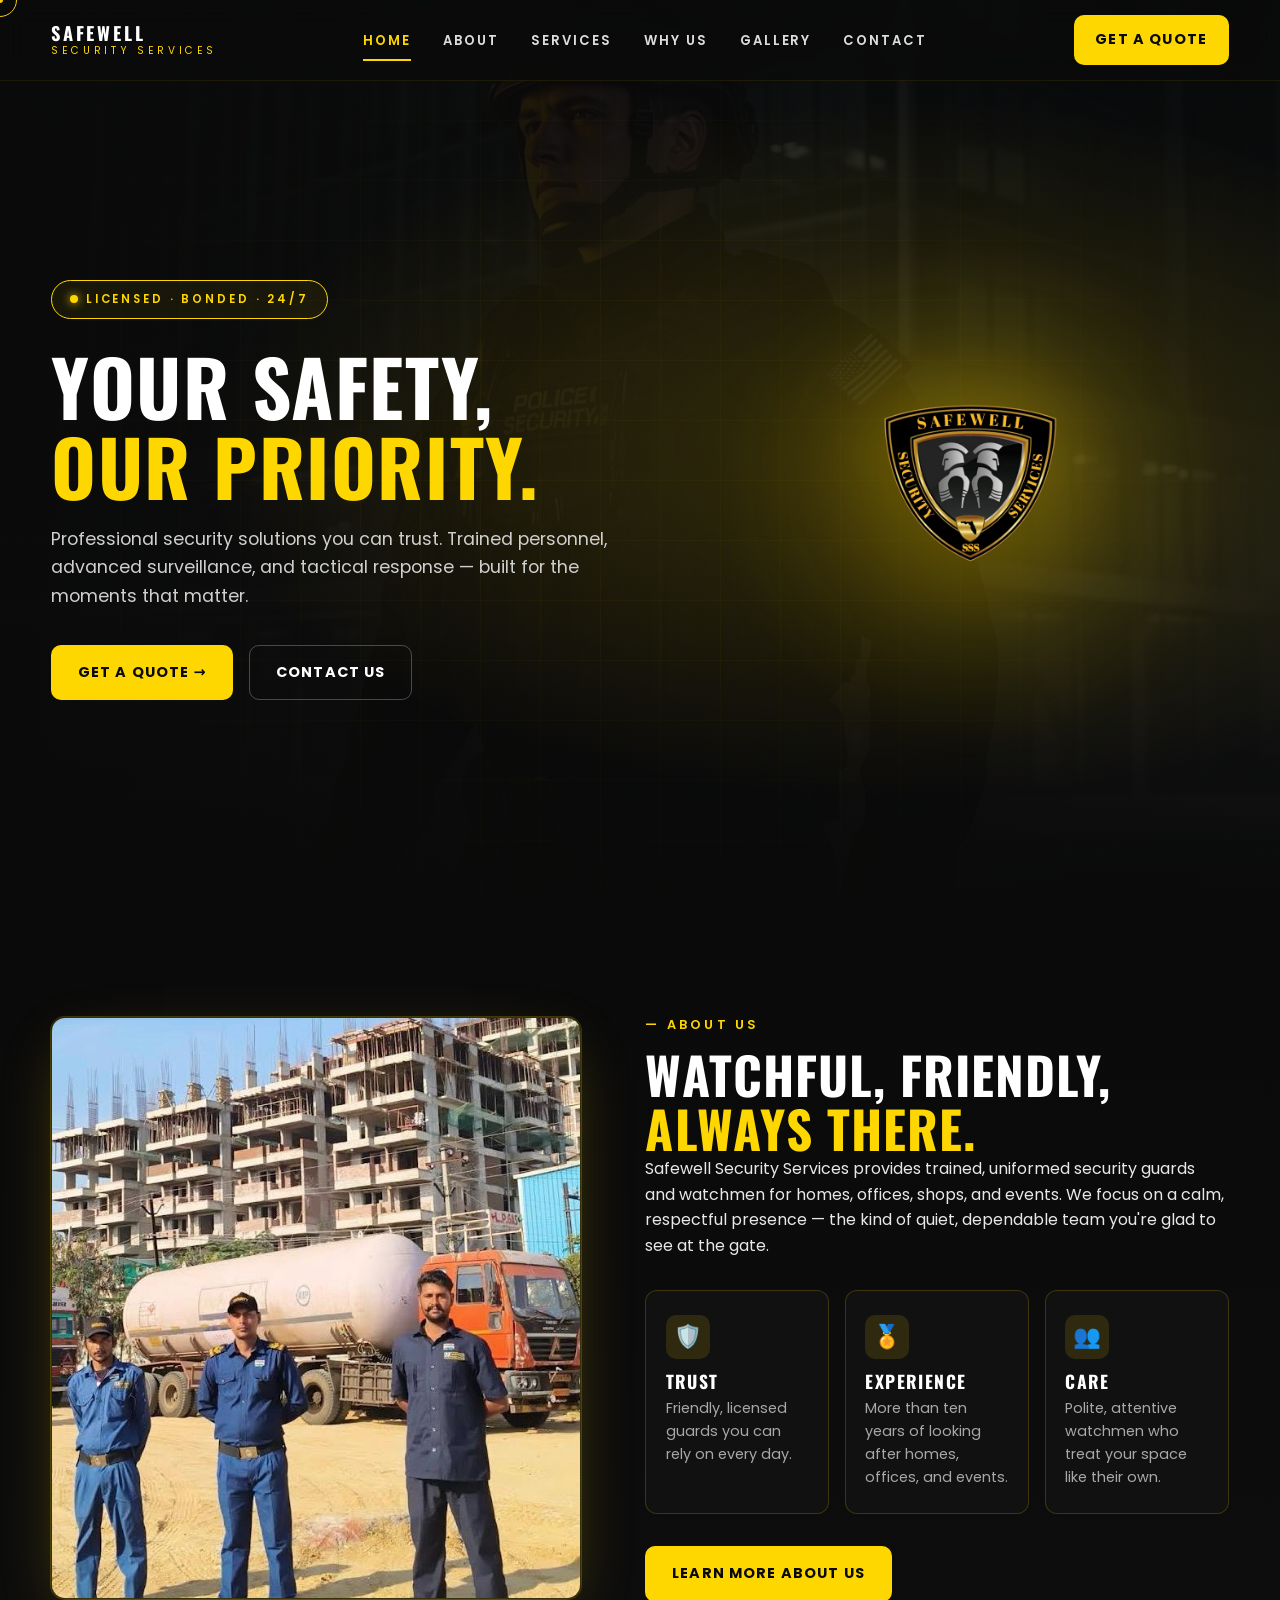
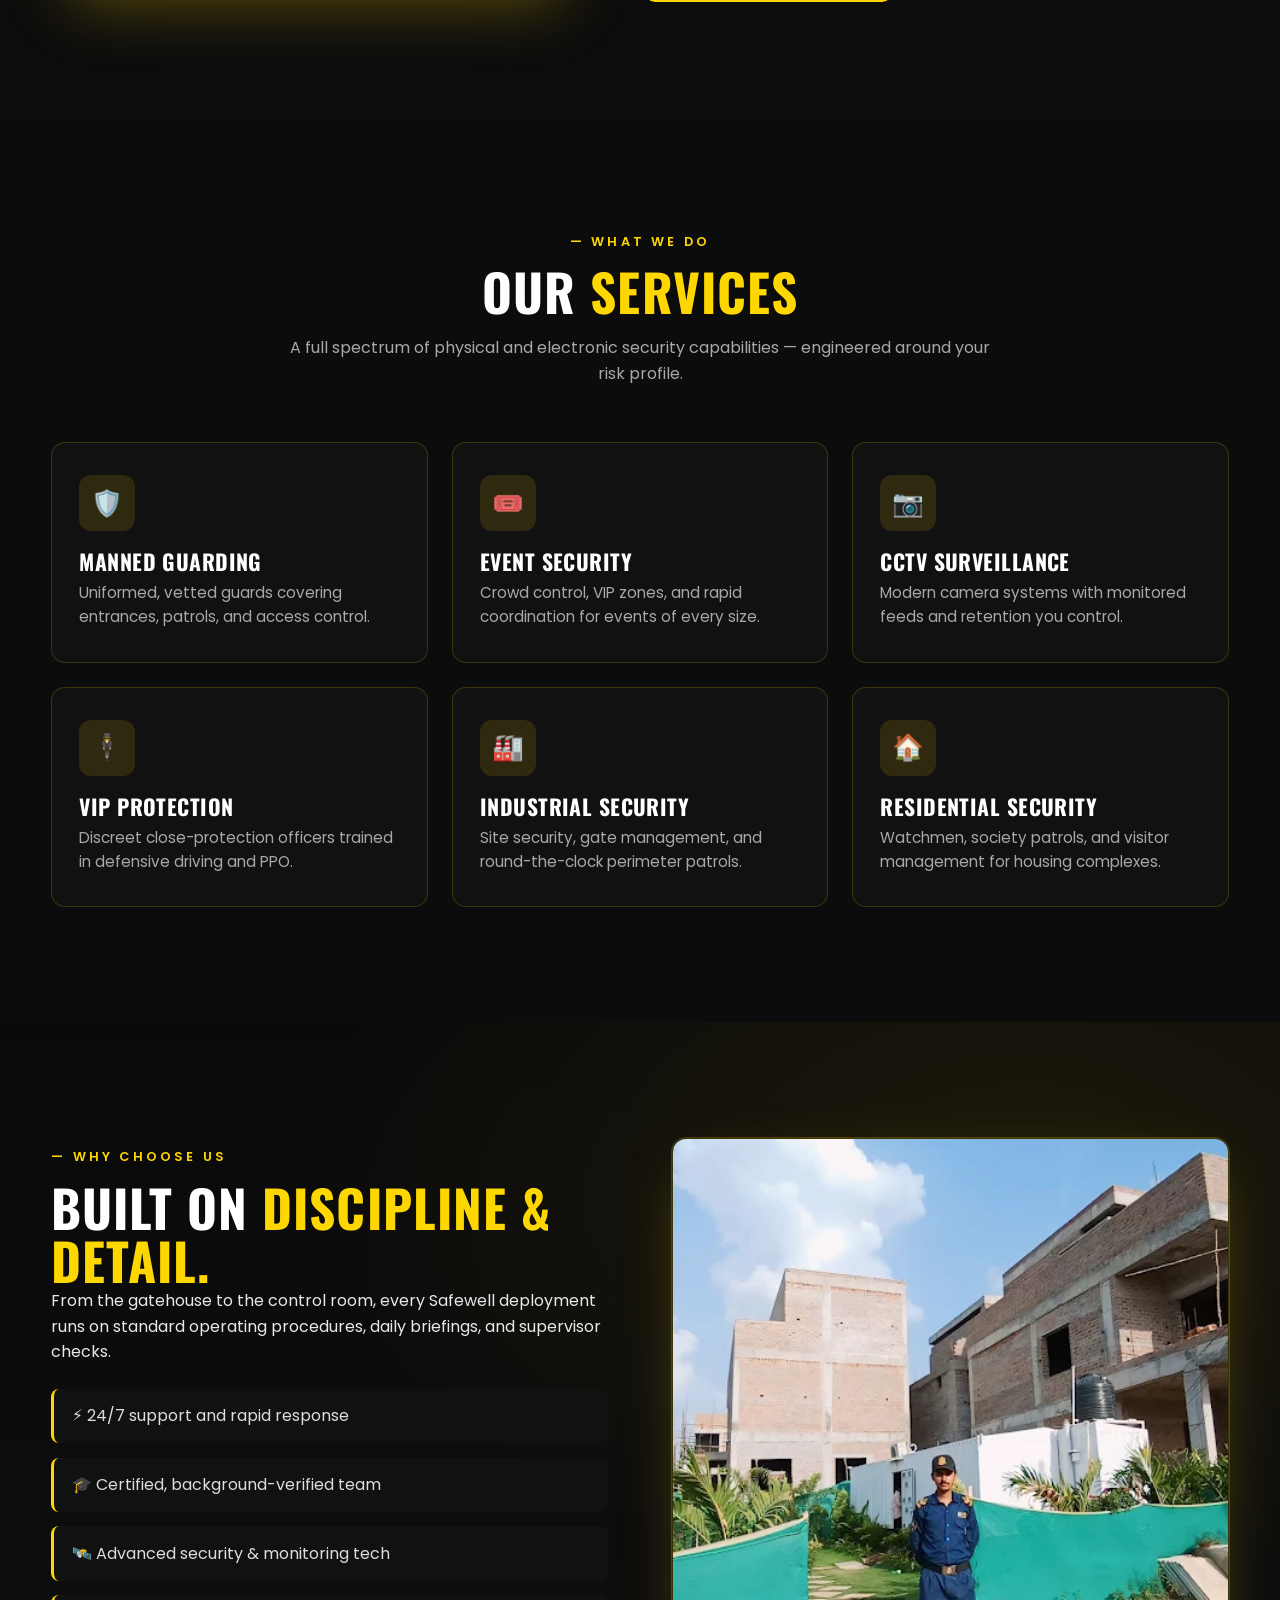
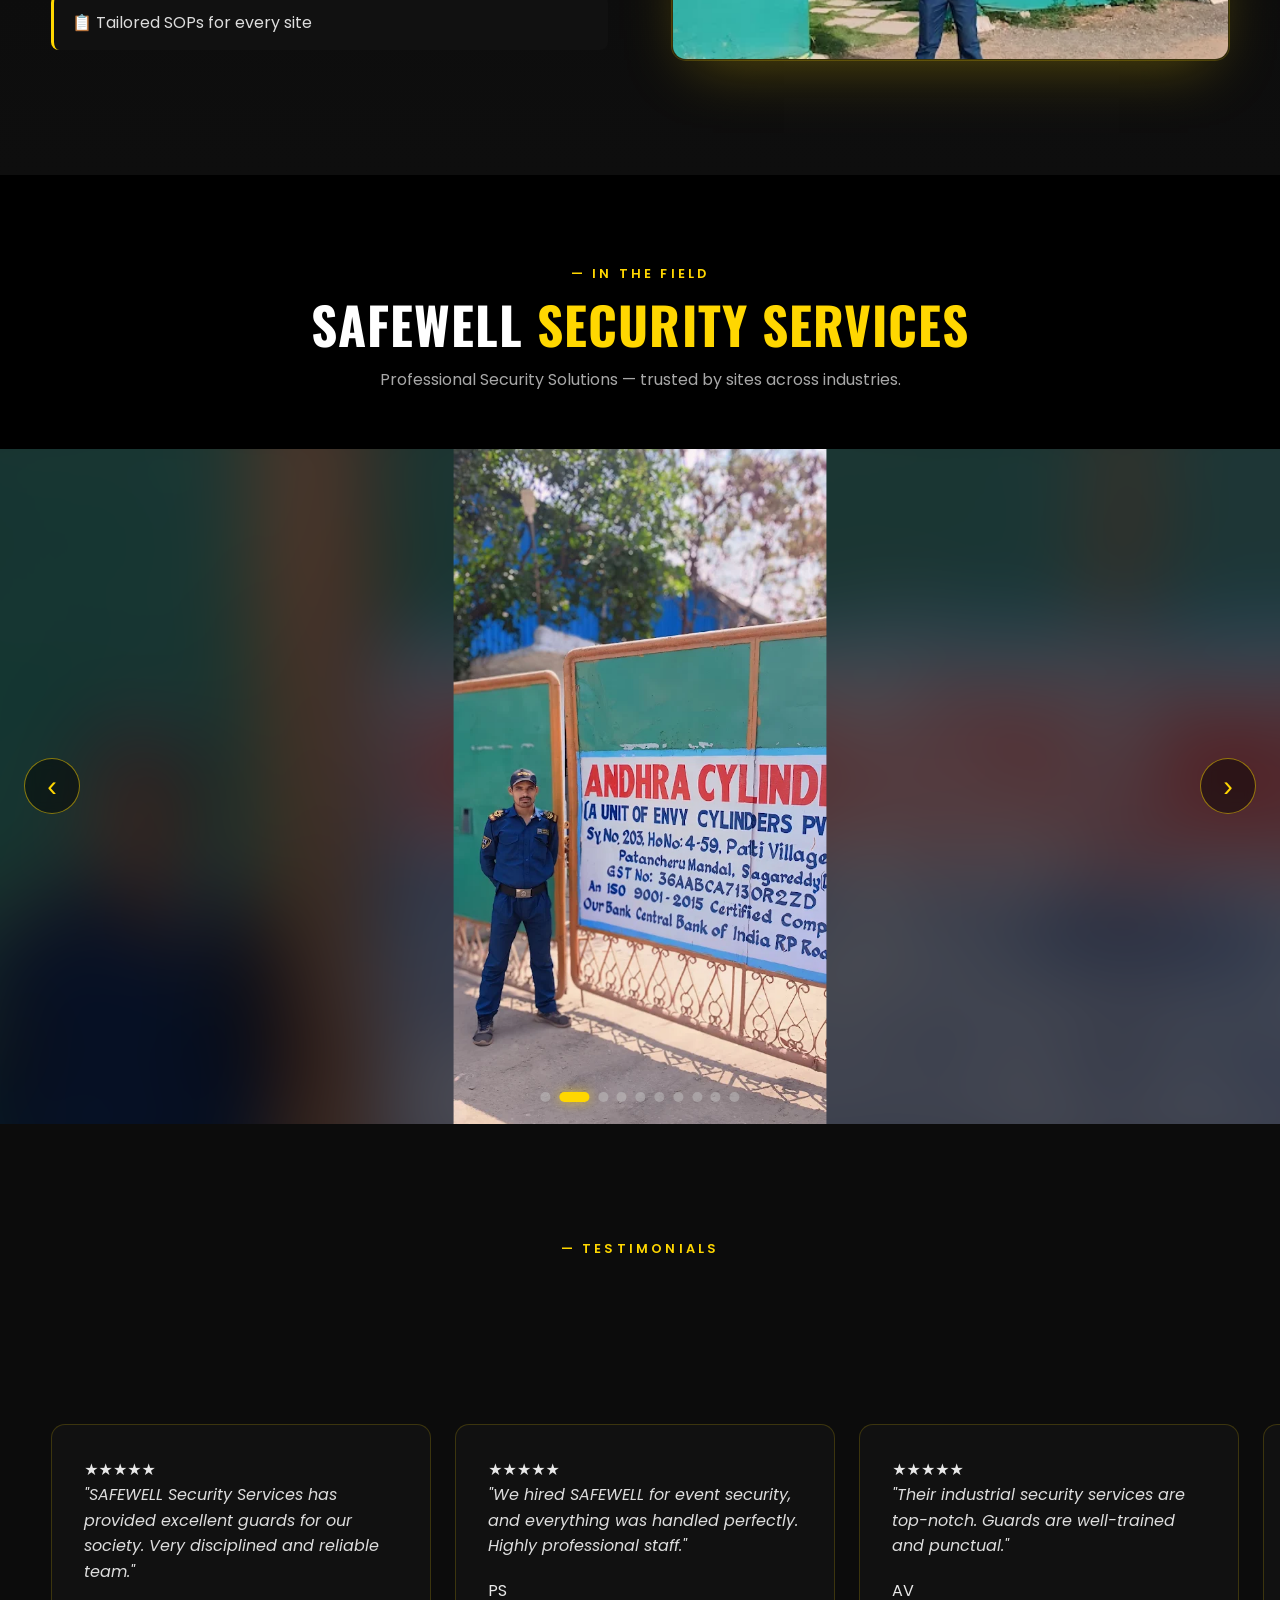
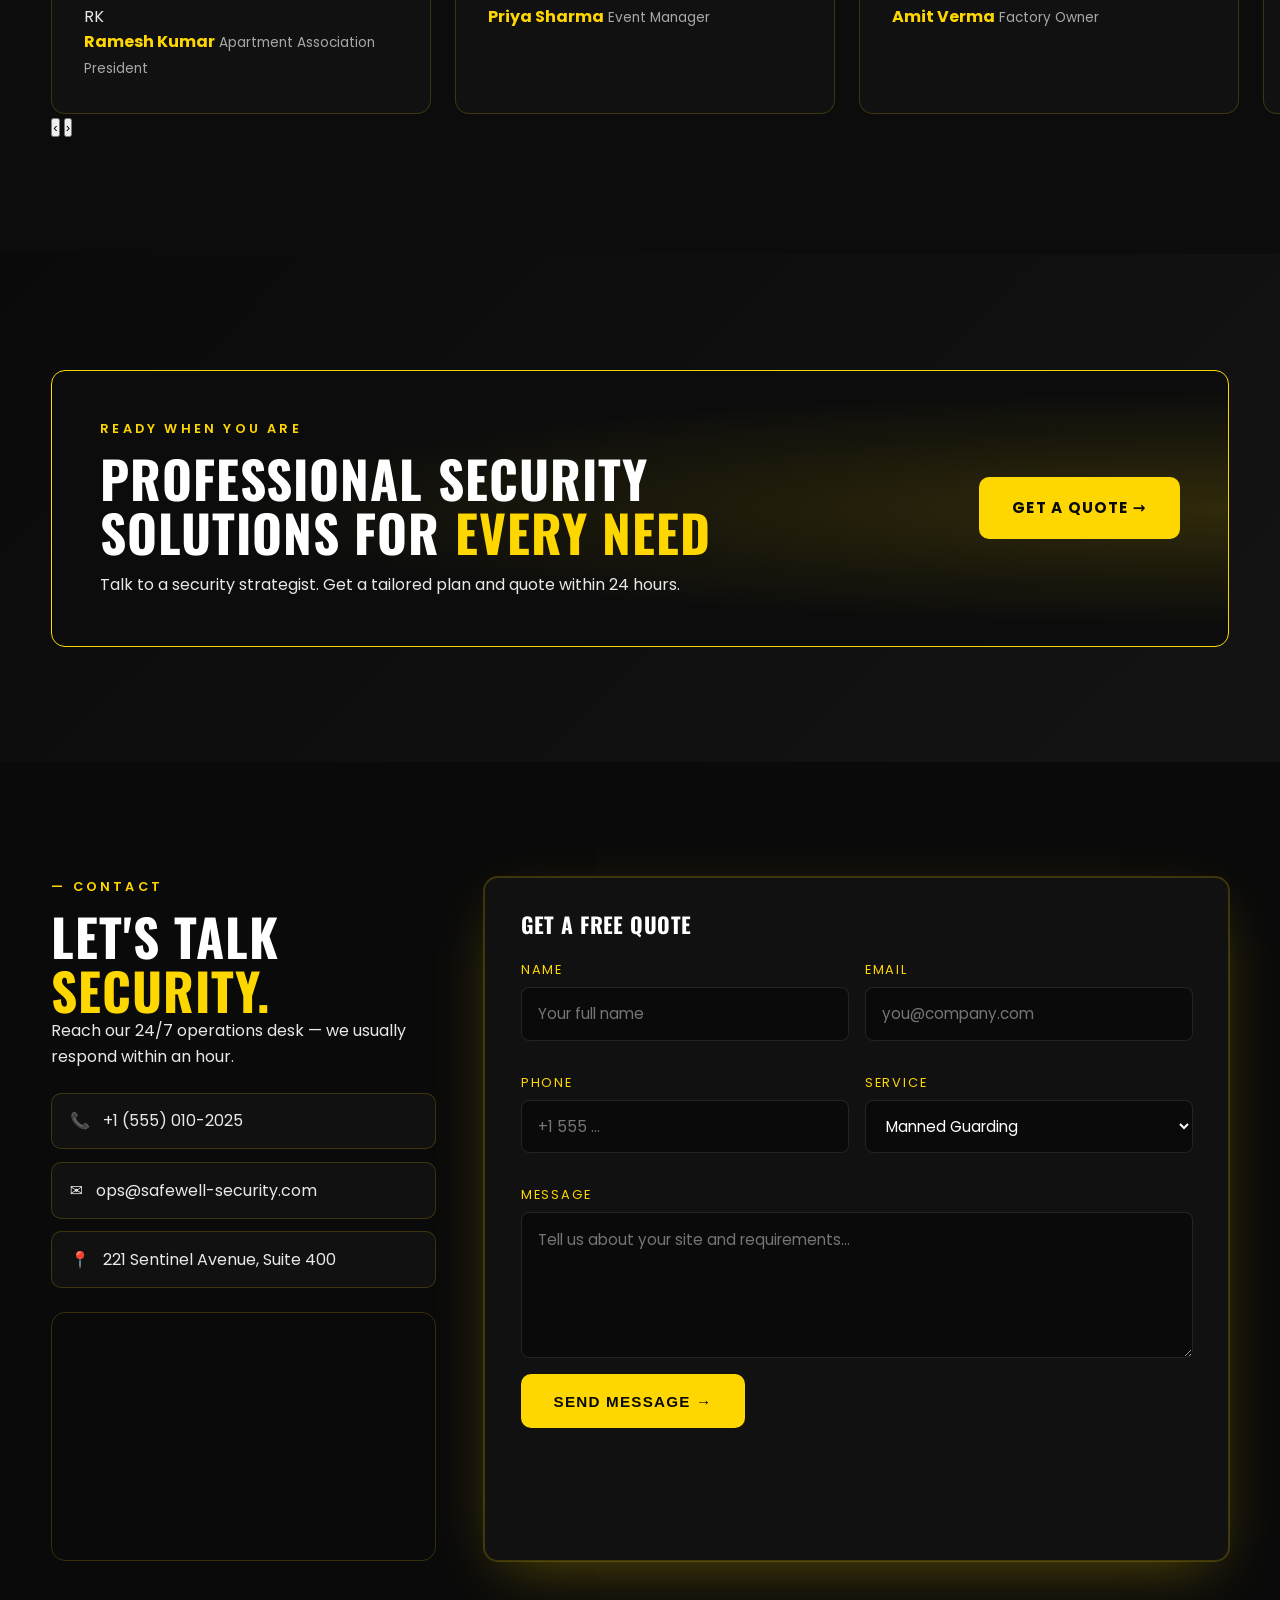
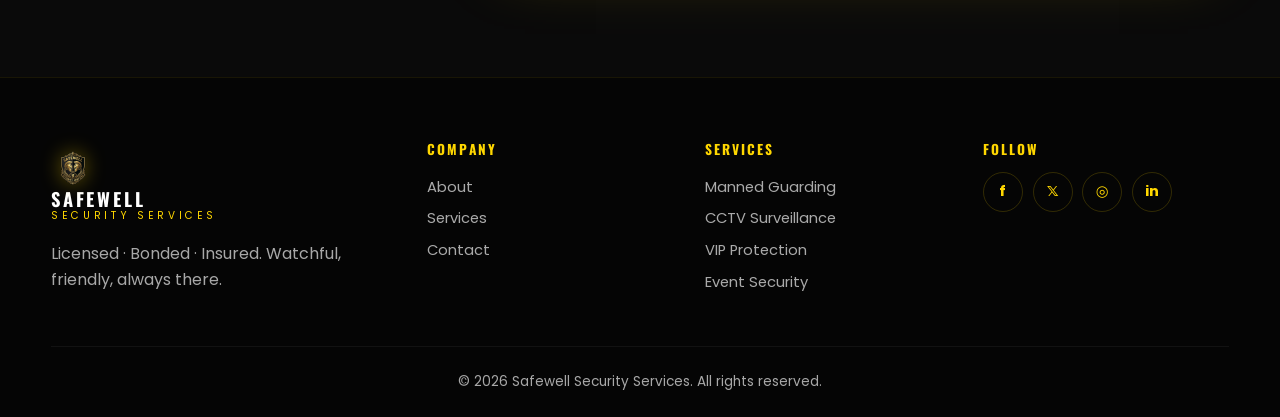
==== commit 1866b3b8: "Changes Co-authored-by: lkt1325 <279020083+lkt1325@users.noreply.github.com>" ====
--- a/public/static-site/index.html
+++ b/public/static-site/index.html
@@ -216,22 +216,77 @@
       <div class="section-head">
         <p class="eyebrow reveal">— TESTIMONIALS</p>
         <h2 class="reveal">WHAT OUR <span class="text-yellow">CLIENTS SAY</span></h2>
-        <p class="section-sub reveal">Trusted by operations leaders, event producers, and private clients across industries.</p>
-      </div>
-
-      <div class="testi-track" id="testiTrack">
-        <div class="testi-card">
-          <p>"Safewell has transformed how our facility runs at night. Calm, professional, and always proactive."</p>
-          <div class="testi-author"><strong>— Anjali R.</strong><span>Facility Manager</span></div>
-        </div>
-        <div class="testi-card">
-          <p>"From the first walkthrough to deployment, it felt like a real partnership. Their guards are sharp and respectful."</p>
-          <div class="testi-author"><strong>— Marcus L.</strong><span>Event Producer</span></div>
-        </div>
-        <div class="testi-card">
-          <p>"We finally have a security team we don't have to babysit. Reports come in daily, no surprises."</p>
-          <div class="testi-author"><strong>— Priya S.</strong><span>Society Chairperson</span></div>
-        </div>
+        <p class="section-sub reveal">Trusted across India for reliable and professional security services.</p>
+      </div>
+
+      <div class="testi-carousel" id="testiCarousel" aria-roledescription="carousel">
+        <div class="testi-viewport">
+          <div class="testi-track" id="testiTrack">
+            <article class="testi-card">
+              <div class="testi-stars" aria-label="5 out of 5 stars">★★★★★</div>
+              <p class="testi-quote">"SAFEWELL Security Services has provided excellent guards for our society. Very disciplined and reliable team."</p>
+              <div class="testi-author">
+                <div class="testi-avatar" aria-hidden="true">RK</div>
+                <div>
+                  <strong>Ramesh Kumar</strong>
+                  <span>Apartment Association President</span>
+                </div>
+              </div>
+            </article>
+
+            <article class="testi-card">
+              <div class="testi-stars" aria-label="5 out of 5 stars">★★★★★</div>
+              <p class="testi-quote">"We hired SAFEWELL for event security, and everything was handled perfectly. Highly professional staff."</p>
+              <div class="testi-author">
+                <div class="testi-avatar" aria-hidden="true">PS</div>
+                <div>
+                  <strong>Priya Sharma</strong>
+                  <span>Event Manager</span>
+                </div>
+              </div>
+            </article>
+
+            <article class="testi-card">
+              <div class="testi-stars" aria-label="5 out of 5 stars">★★★★★</div>
+              <p class="testi-quote">"Their industrial security services are top-notch. Guards are well-trained and punctual."</p>
+              <div class="testi-author">
+                <div class="testi-avatar" aria-hidden="true">AV</div>
+                <div>
+                  <strong>Amit Verma</strong>
+                  <span>Factory Owner</span>
+                </div>
+              </div>
+            </article>
+
+            <article class="testi-card">
+              <div class="testi-stars" aria-label="5 out of 5 stars">★★★★★</div>
+              <p class="testi-quote">"Very satisfied with their service. They maintain strict security and professionalism at all times."</p>
+              <div class="testi-author">
+                <div class="testi-avatar" aria-hidden="true">SR</div>
+                <div>
+                  <strong>Sanjay Reddy</strong>
+                  <span>Real Estate Developer</span>
+                </div>
+              </div>
+            </article>
+
+            <article class="testi-card">
+              <div class="testi-stars" aria-label="5 out of 5 stars">★★★★★</div>
+              <p class="testi-quote">"Reliable and responsive team. We feel much safer with SAFEWELL handling our security."</p>
+              <div class="testi-author">
+                <div class="testi-avatar" aria-hidden="true">NG</div>
+                <div>
+                  <strong>Neha Gupta</strong>
+                  <span>Office Administrator</span>
+                </div>
+              </div>
+            </article>
+          </div>
+        </div>
+
+        <button class="testi-arrow prev" id="testiPrev" aria-label="Previous testimonial">‹</button>
+        <button class="testi-arrow next" id="testiNext" aria-label="Next testimonial">›</button>
+        <div class="testi-dots" id="testiDots"></div>
       </div>
     </div>
   </section>
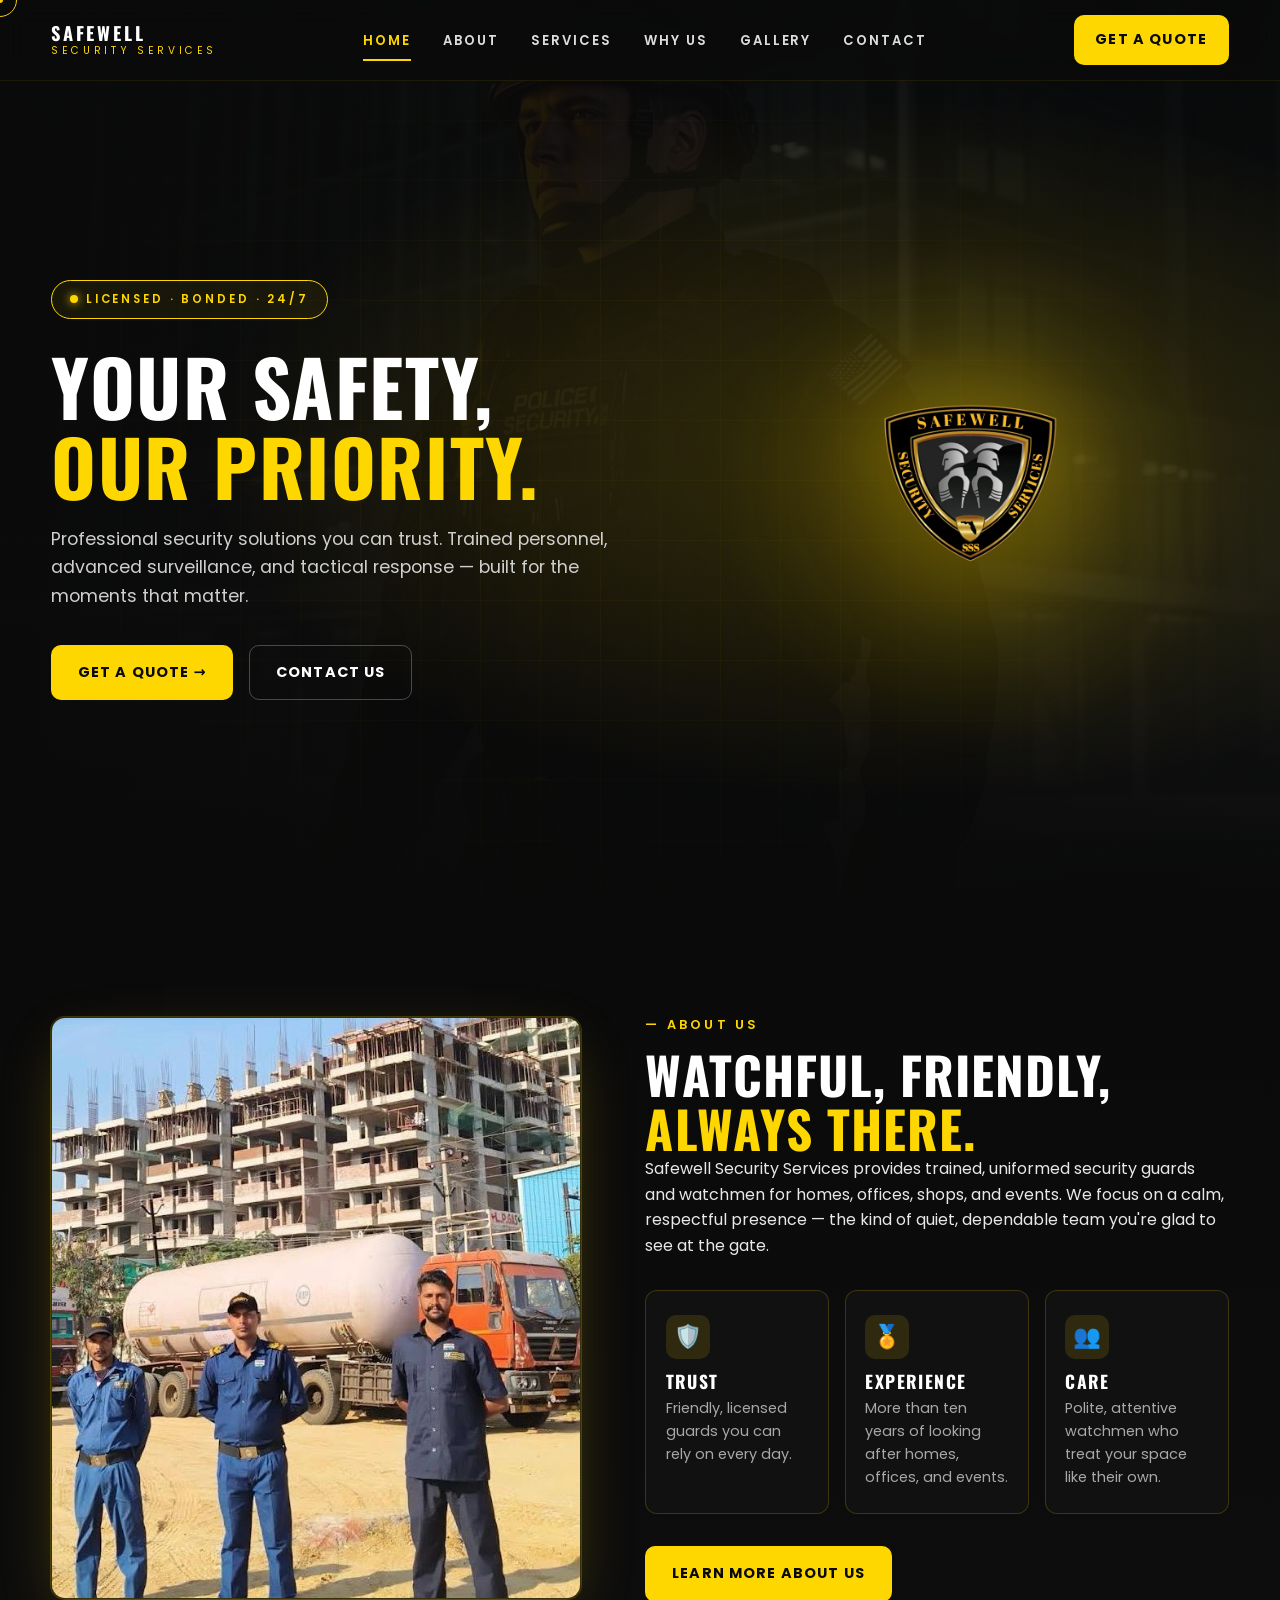
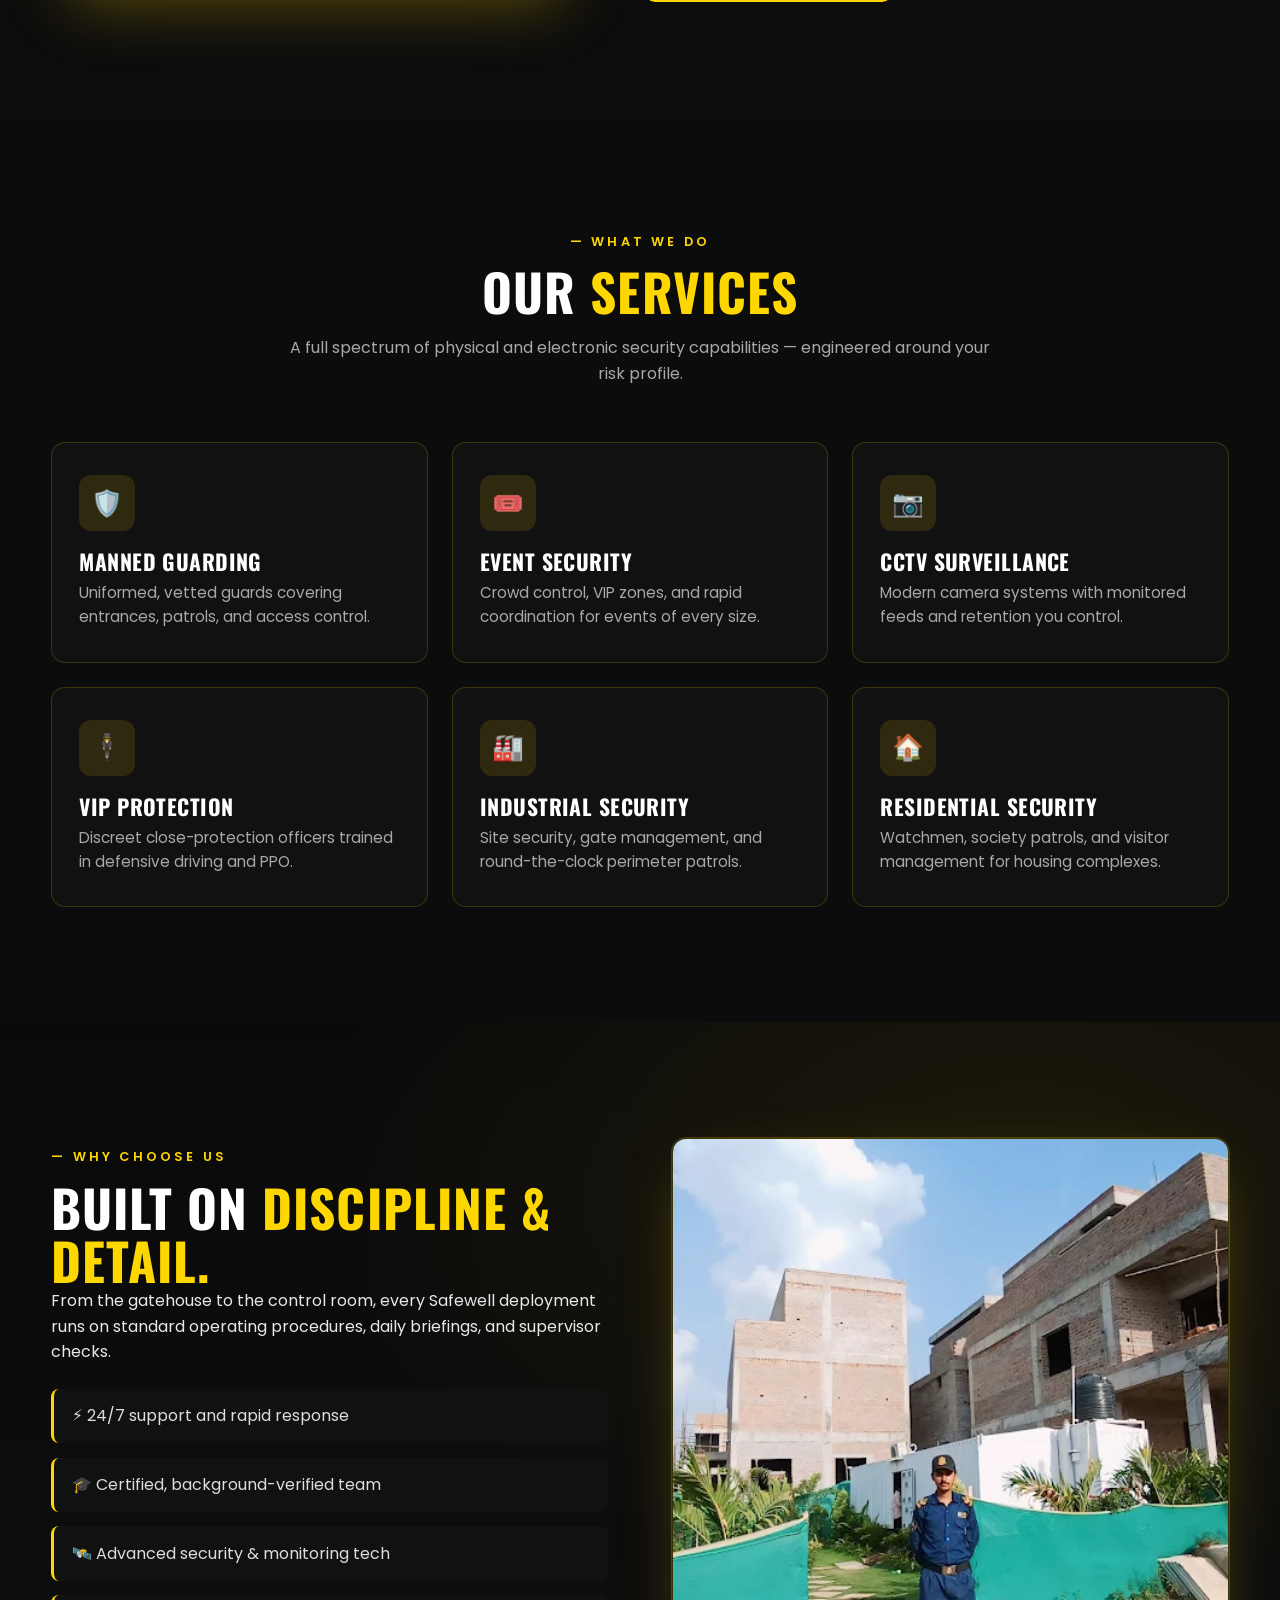
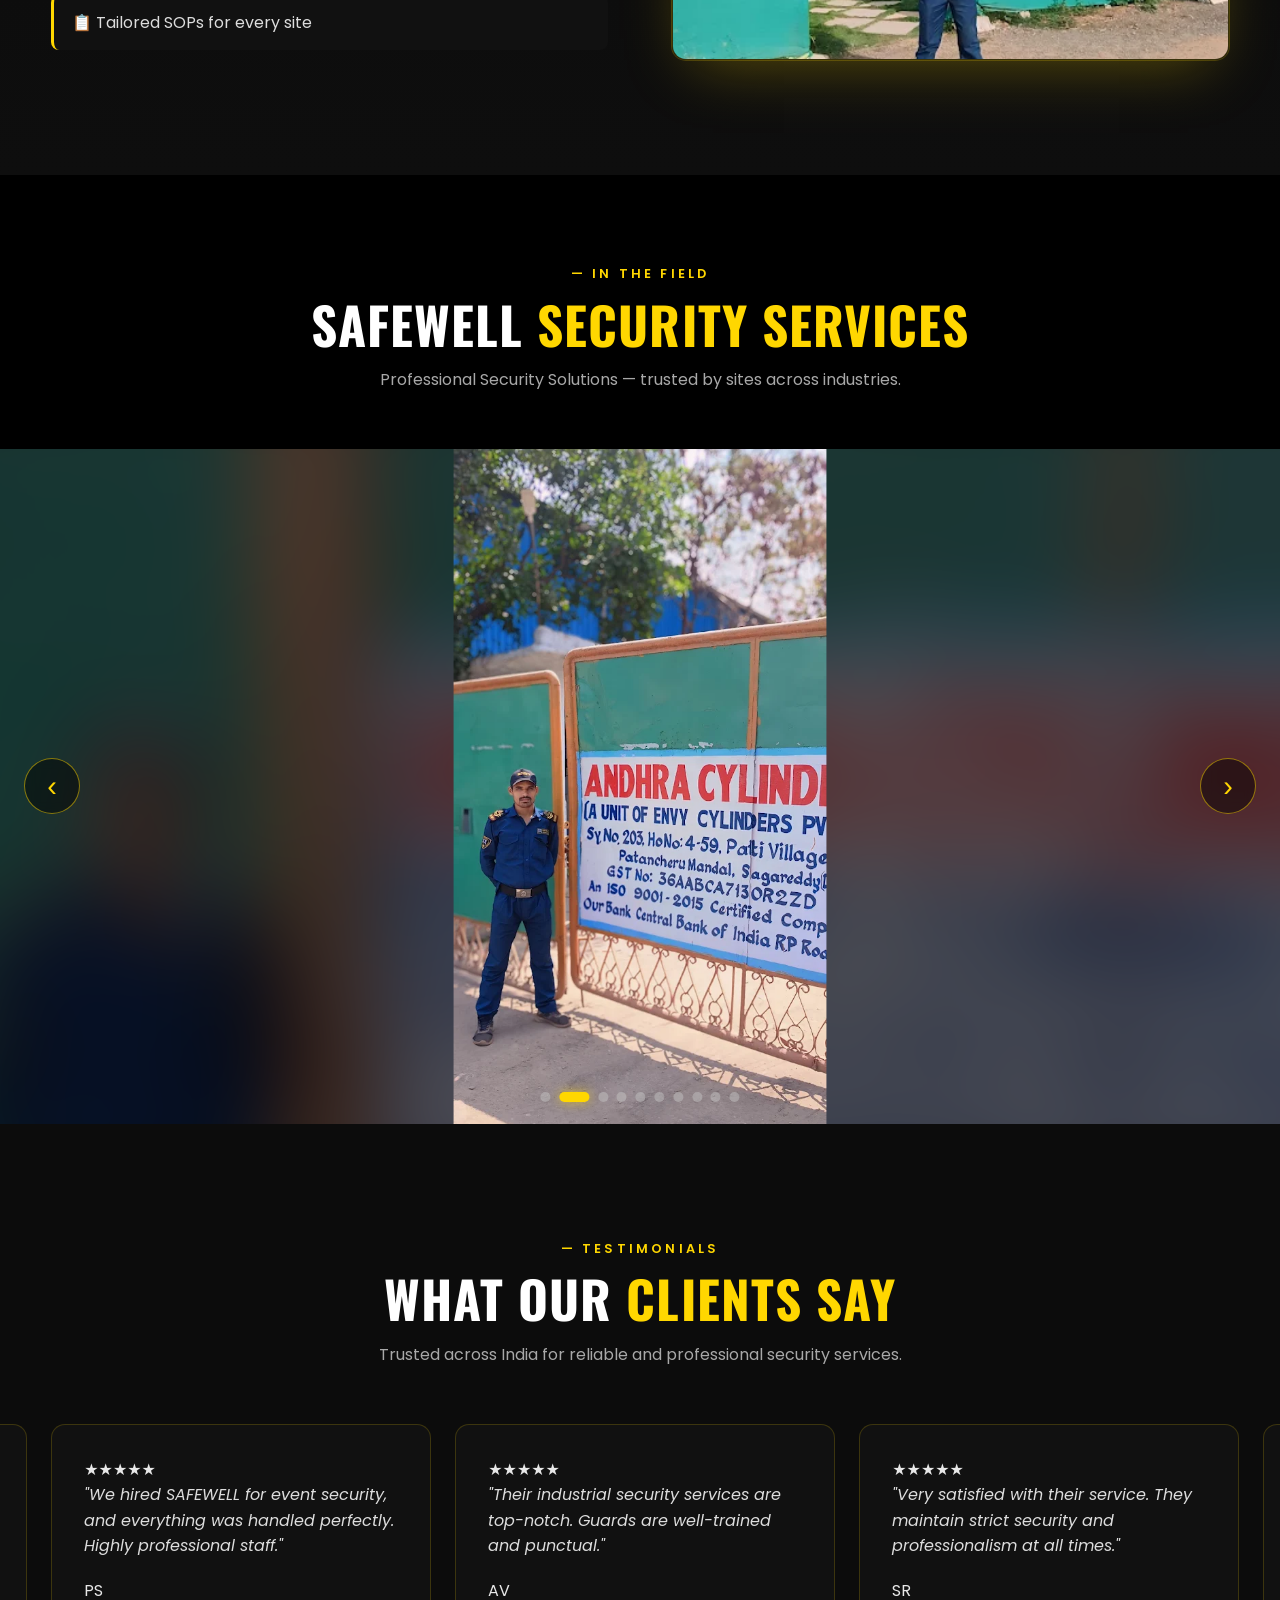
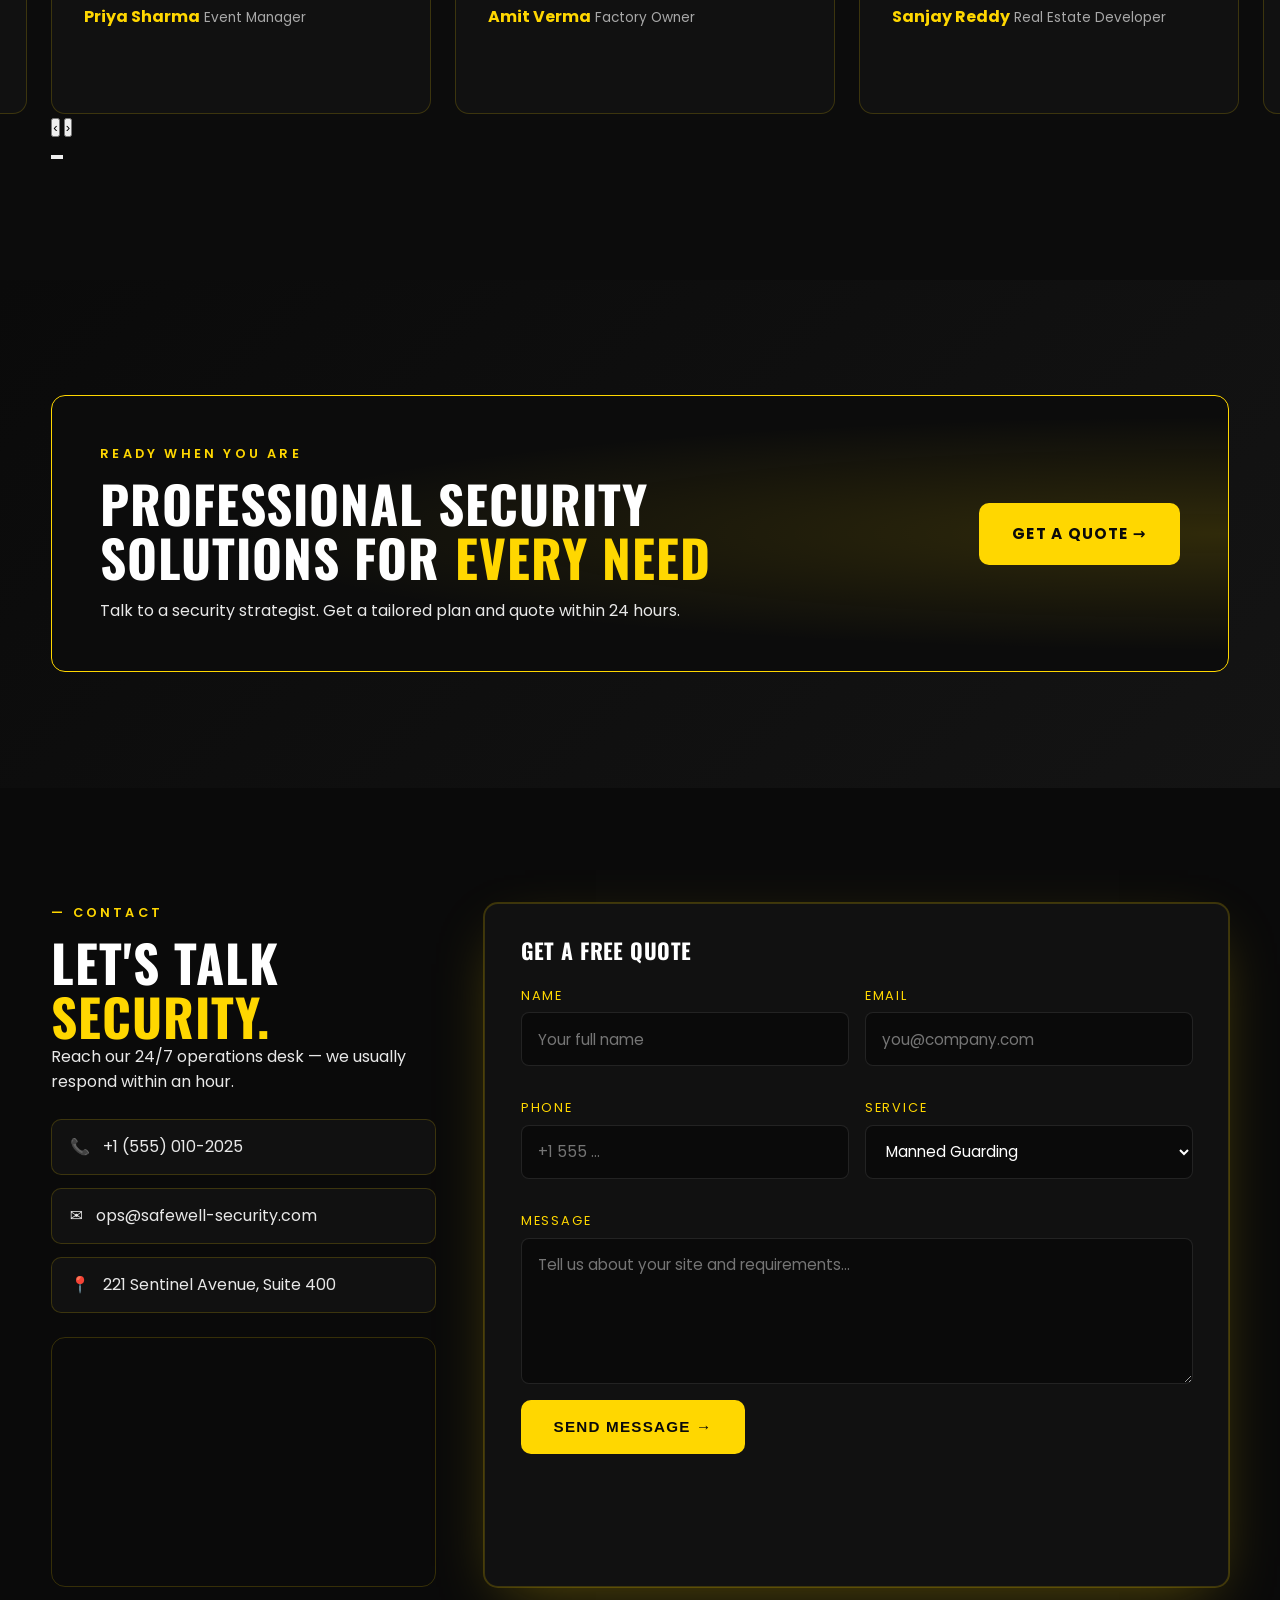
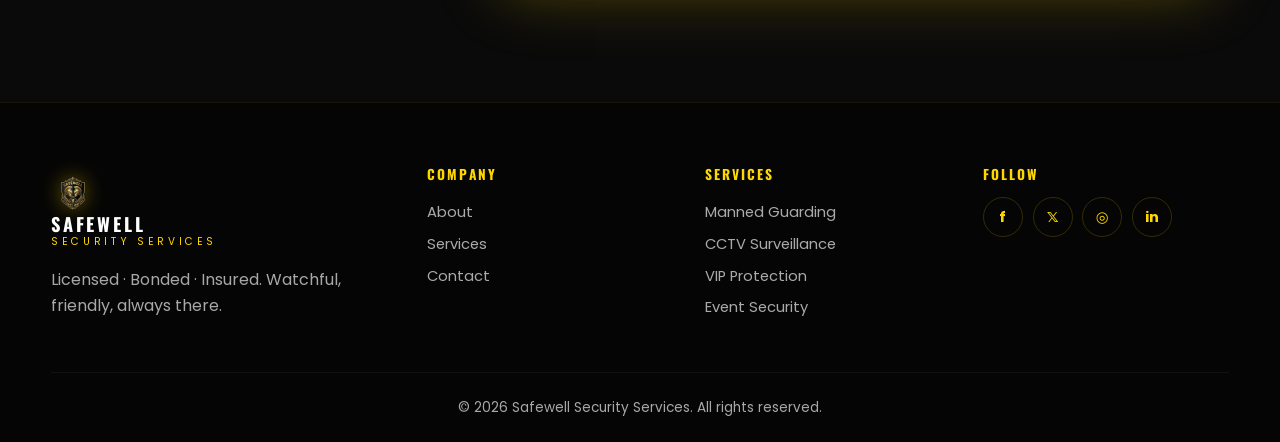
==== commit 859864a7: "Changes Co-authored-by: lkt1325 <279020083+lkt1325@users.noreply.github.com>" ====
--- a/public/static-site/index.html
+++ b/public/static-site/index.html
@@ -317,8 +317,8 @@
         </ul>
         <div class="map reveal">
           <iframe
-            title="Safewell location"
-            src="https://www.google.com/maps?q=Times+Square,New+York&output=embed"
+            title="Safewell Security Services location"
+            src="https://www.google.com/maps/embed?pb=!1m18!1m12!1m3!1d3804.6494083218186!2d78.26563337493803!3d17.524241583386473!2m3!1f0!2f0!3f0!3m2!1i1024!2i768!4f13.1!3m3!1m2!1s0x6f2433ea6fcd201d%3A0xf8766f036826d6c5!2sSAFEWELL%20SECURITY%20SERVICES!5e0!3m2!1sen!2sin!4v1777287126724!5m2!1sen!2sin"
             loading="lazy" referrerpolicy="no-referrer-when-downgrade"></iframe>
         </div>
       </div>
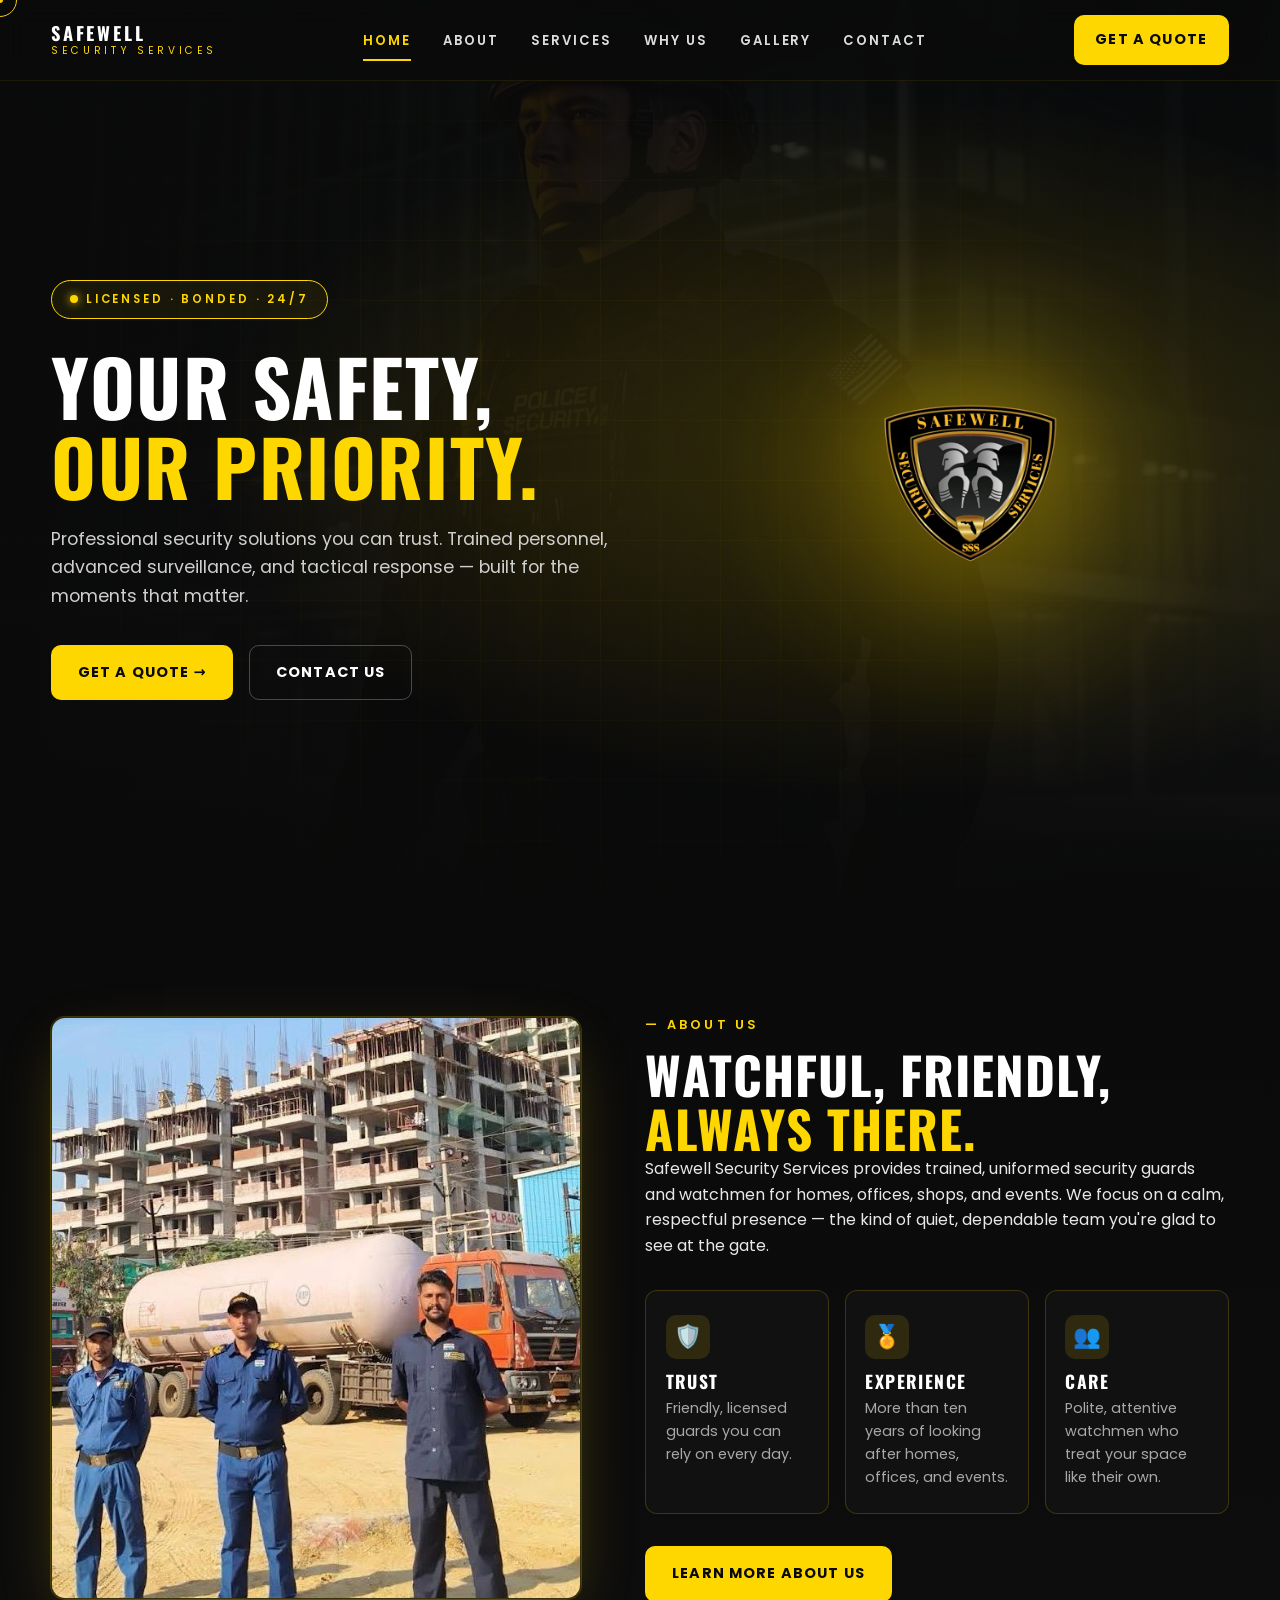
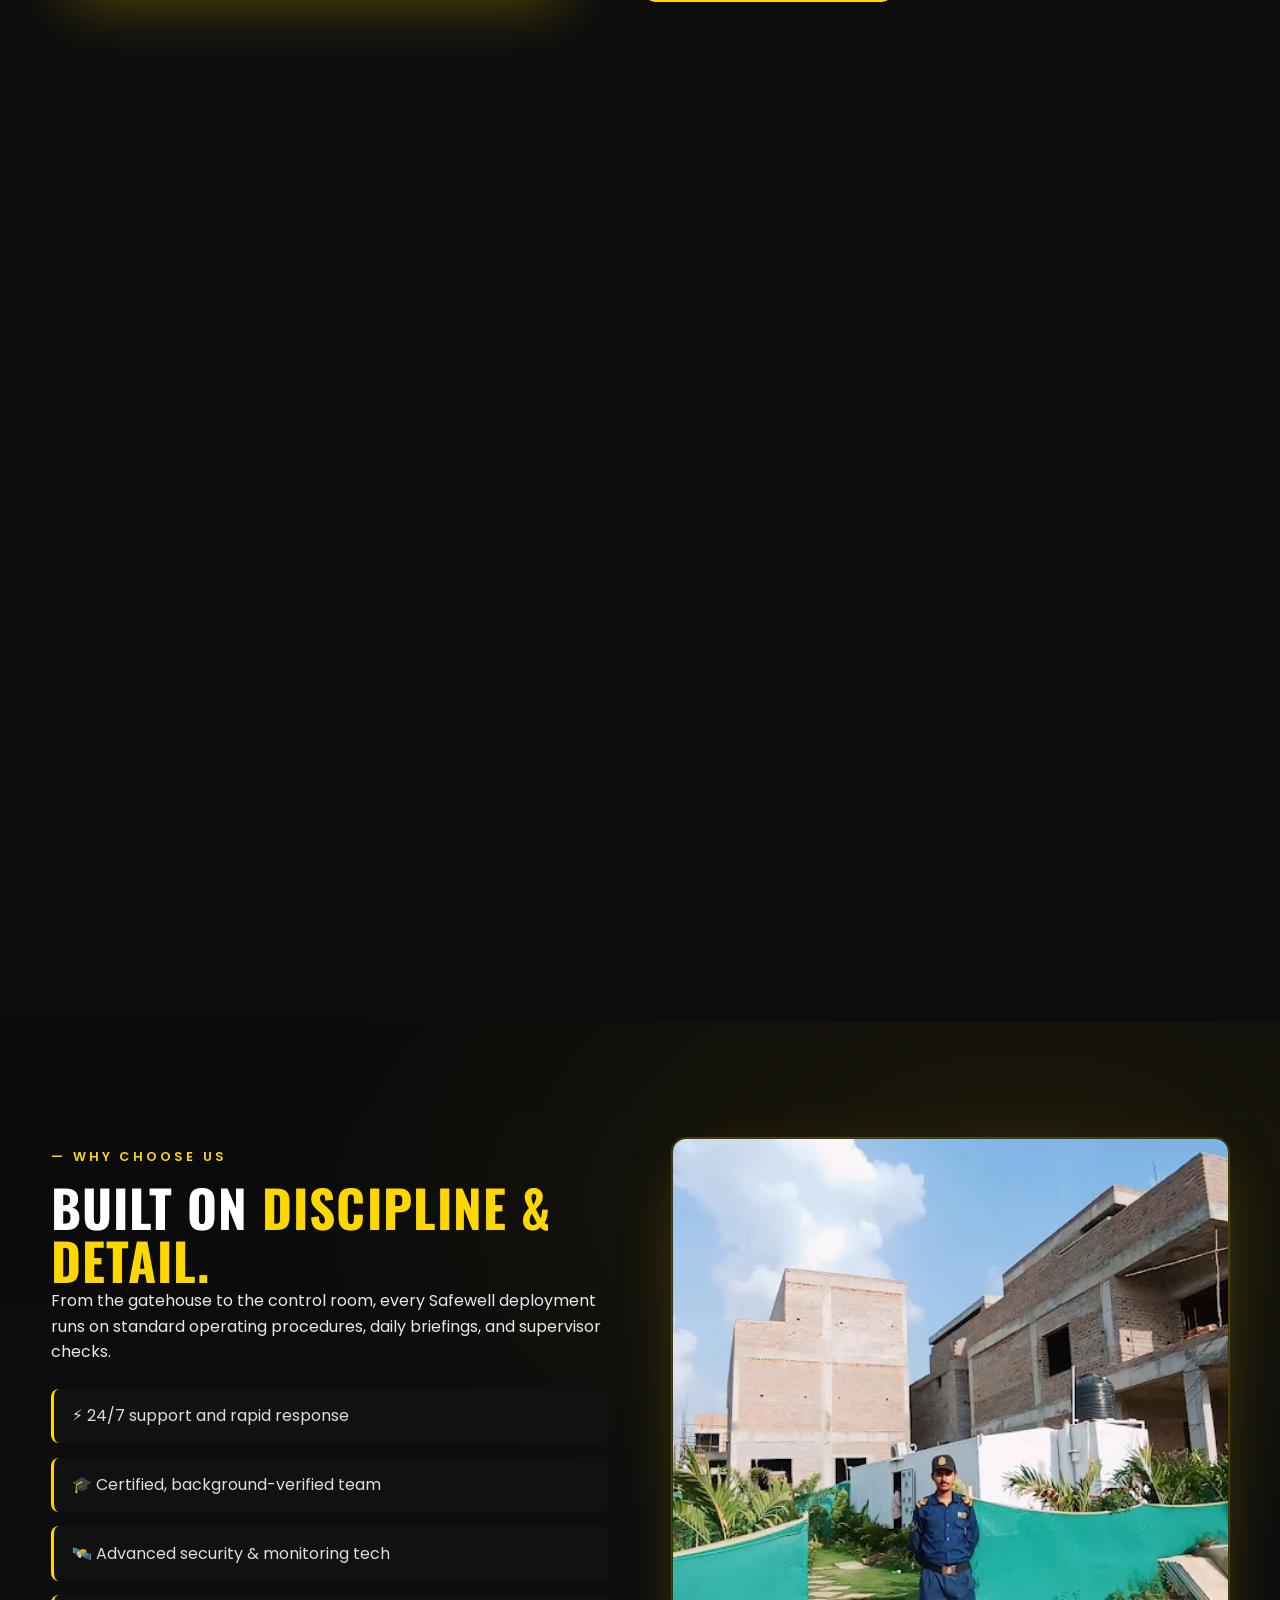
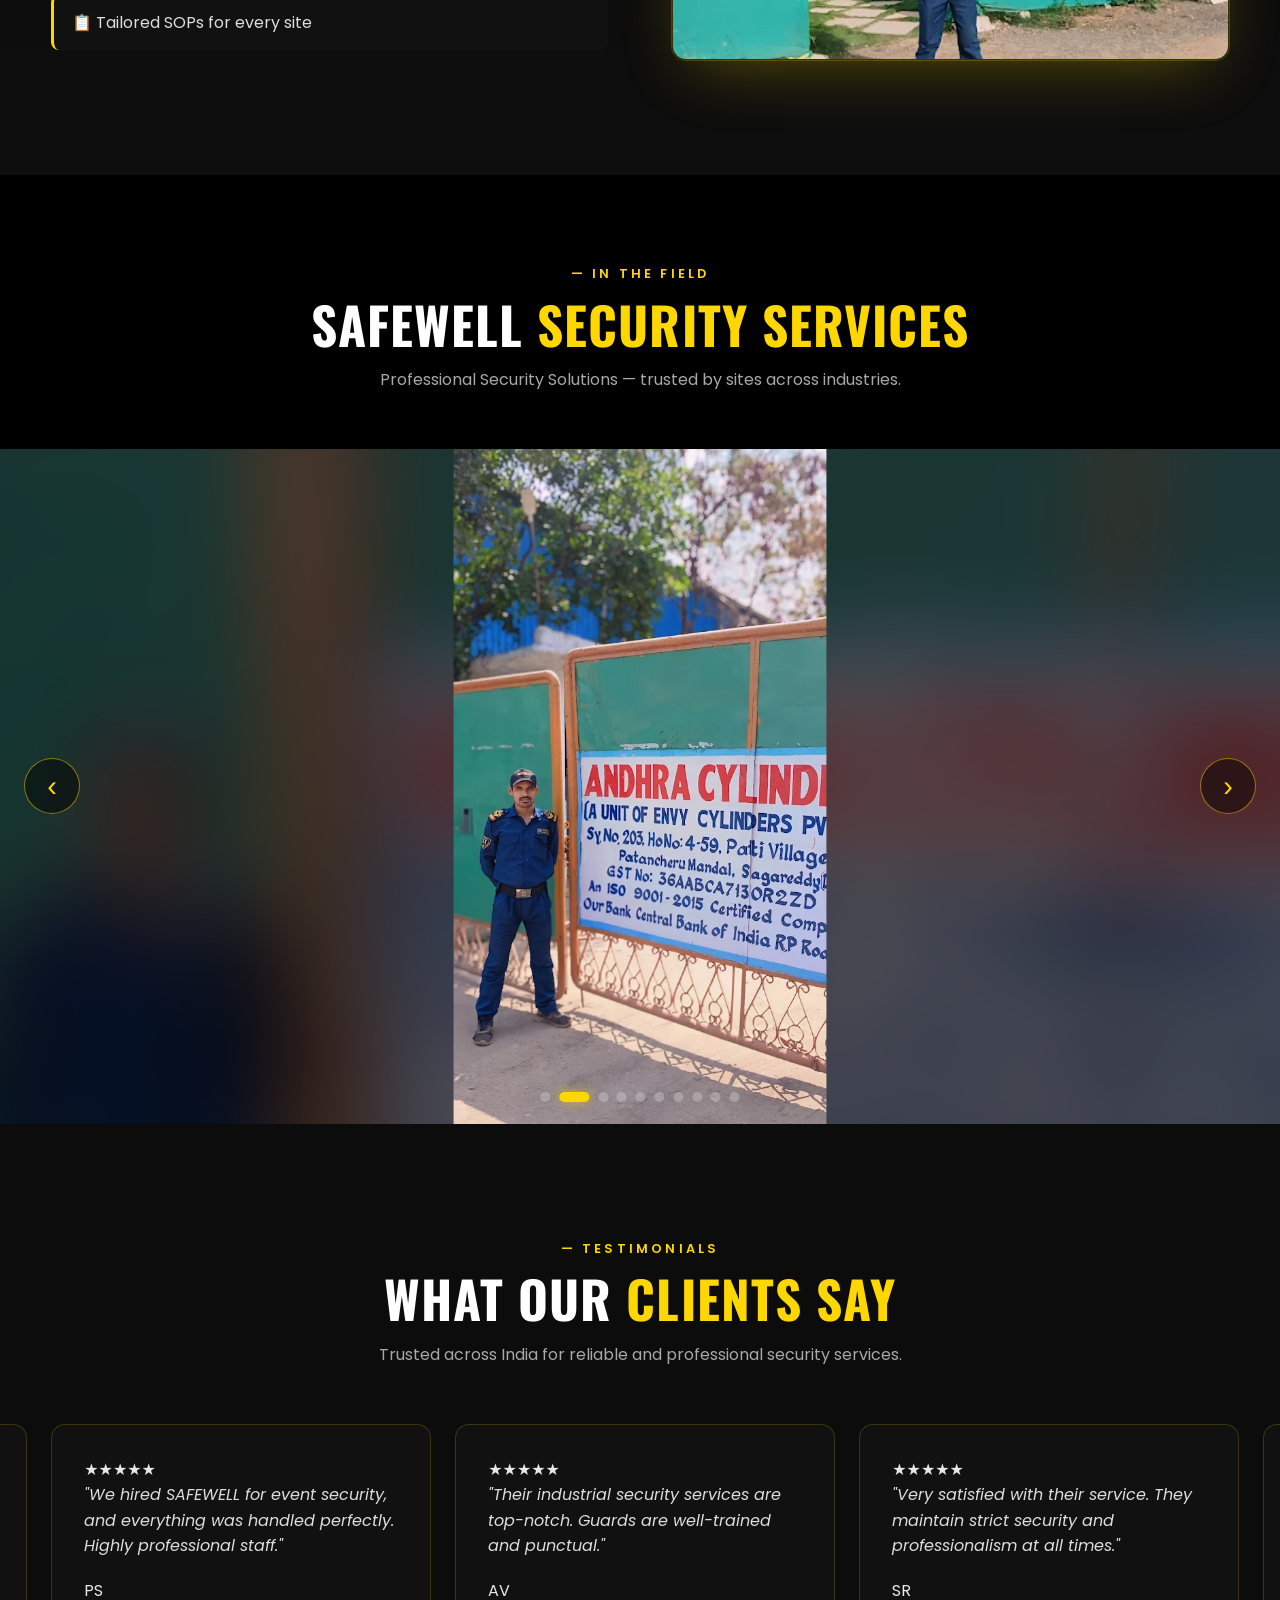
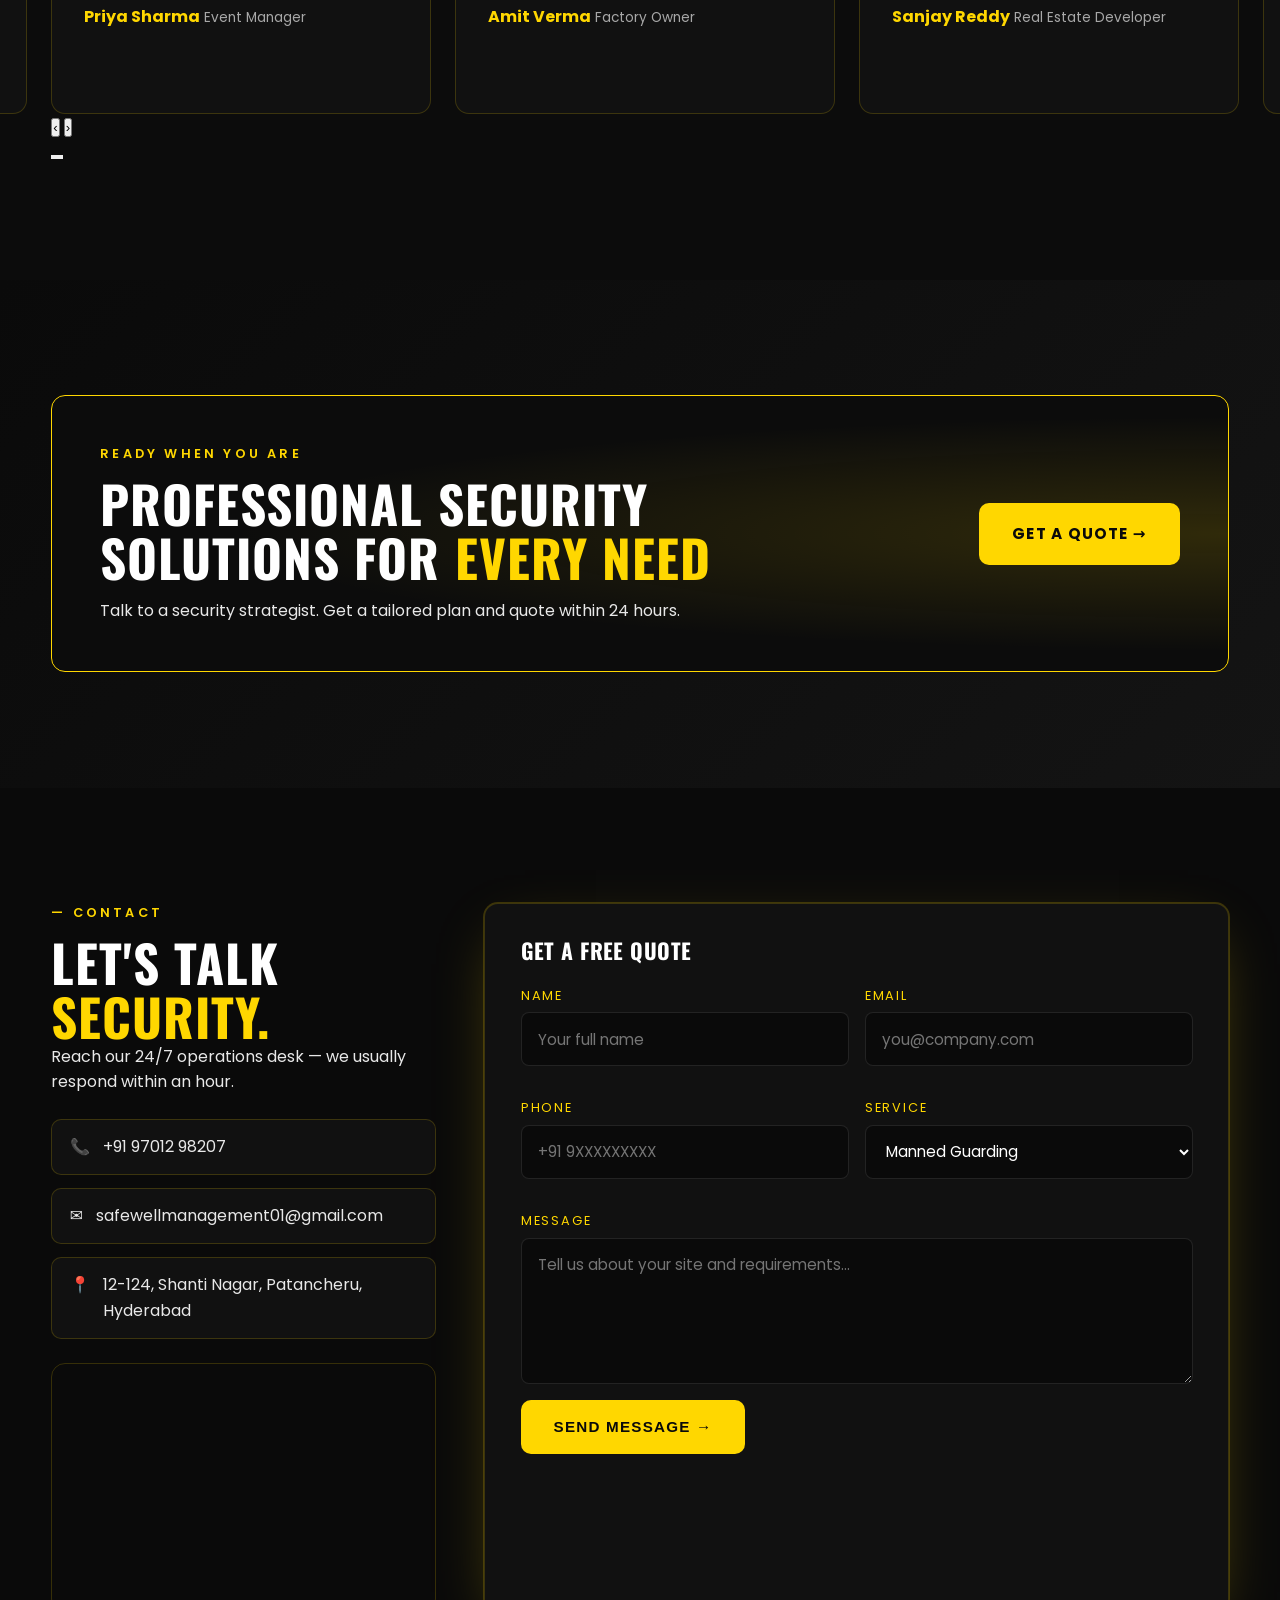
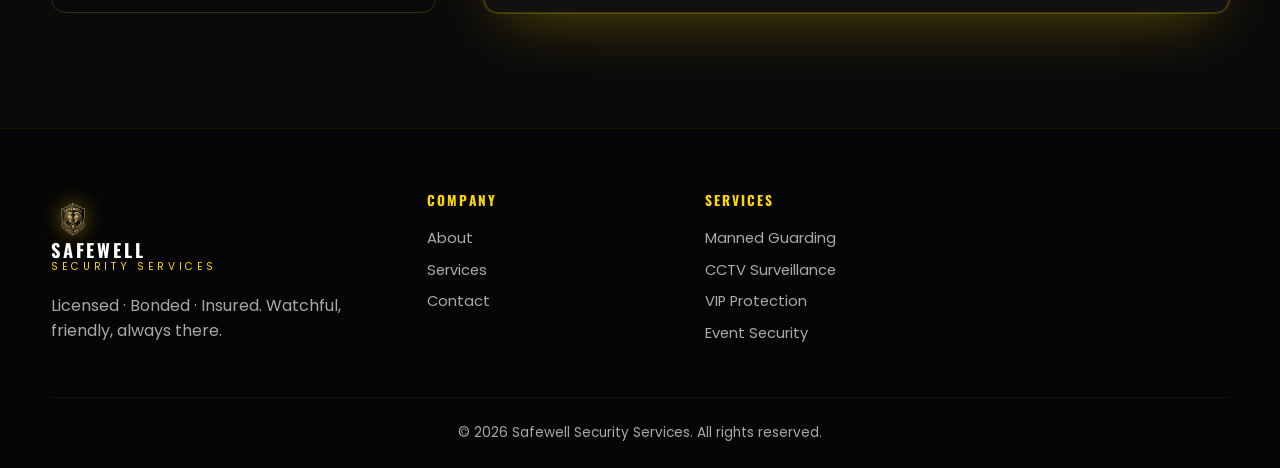
==== commit 9bc41bf9: "Removed Lovable branding X-Lovable-Edit-ID: edt-ad19488a-1019-450b-b640-30026247cfdd Co-authored-by:" ====
--- a/public/static-site/index.html
+++ b/public/static-site/index.html
@@ -4,7 +4,8 @@
   <meta charset="UTF-8" />
   <meta name="viewport" content="width=device-width, initial-scale=1.0" />
   <meta name="description" content="Safewell Security Services — professional, licensed and bonded security solutions: manned guarding, CCTV, VIP protection, event and industrial security." />
-  <title>Safewell Security Services — Your Safety, Our Priority</title>
+  <title>SAFEWELL SECURITY SERVICES</title>
+  <meta name="title" content="SAFEWELL SECURITY SERVICES" />
   <link rel="icon" type="image/png" href="images/logo.png" />
   <link rel="preconnect" href="https://fonts.googleapis.com" />
   <link rel="preconnect" href="https://fonts.gstatic.com" crossorigin />
@@ -311,9 +312,9 @@
         <h2 class="reveal">LET'S TALK <span class="text-yellow">SECURITY.</span></h2>
         <p class="reveal">Reach our 24/7 operations desk — we usually respond within an hour.</p>
         <ul class="contact-list">
-          <li class="reveal">📞 <span>+1 (555) 010-2025</span></li>
-          <li class="reveal">✉️ <span>ops@safewell-security.com</span></li>
-          <li class="reveal">📍 <span>221 Sentinel Avenue, Suite 400</span></li>
+          <li class="reveal">📞 <span><a href="tel:+919701298207">+91 97012 98207</a></span></li>
+          <li class="reveal">✉️ <span><a href="mailto:safewellmanagement01@gmail.com">safewellmanagement01@gmail.com</a></span></li>
+          <li class="reveal">📍 <span>12-124, Shanti Nagar, Patancheru, Hyderabad</span></li>
         </ul>
         <div class="map reveal">
           <iframe
@@ -330,7 +331,7 @@
           <label>Email <input type="email" name="email" required placeholder="you@company.com" /></label>
         </div>
         <div class="row">
-          <label>Phone <input type="tel" name="phone" placeholder="+1 555 ..." /></label>
+          <label>Phone <input type="tel" name="phone" placeholder="+91 9XXXXXXXXX" /></label>
           <label>Service
             <select name="service">
               <option>Manned Guarding</option>
@@ -373,15 +374,6 @@
         <a href="#services">VIP Protection</a>
         <a href="#services">Event Security</a>
       </div>
-      <div>
-        <h5>Follow</h5>
-        <div class="socials">
-          <a href="#" aria-label="Facebook">f</a>
-          <a href="#" aria-label="Twitter">𝕏</a>
-          <a href="#" aria-label="Instagram">◎</a>
-          <a href="#" aria-label="LinkedIn">in</a>
-        </div>
-      </div>
     </div>
     <div class="container foot-bottom">
       <p>© <span id="year"></span> Safewell Security Services. All rights reserved.</p>
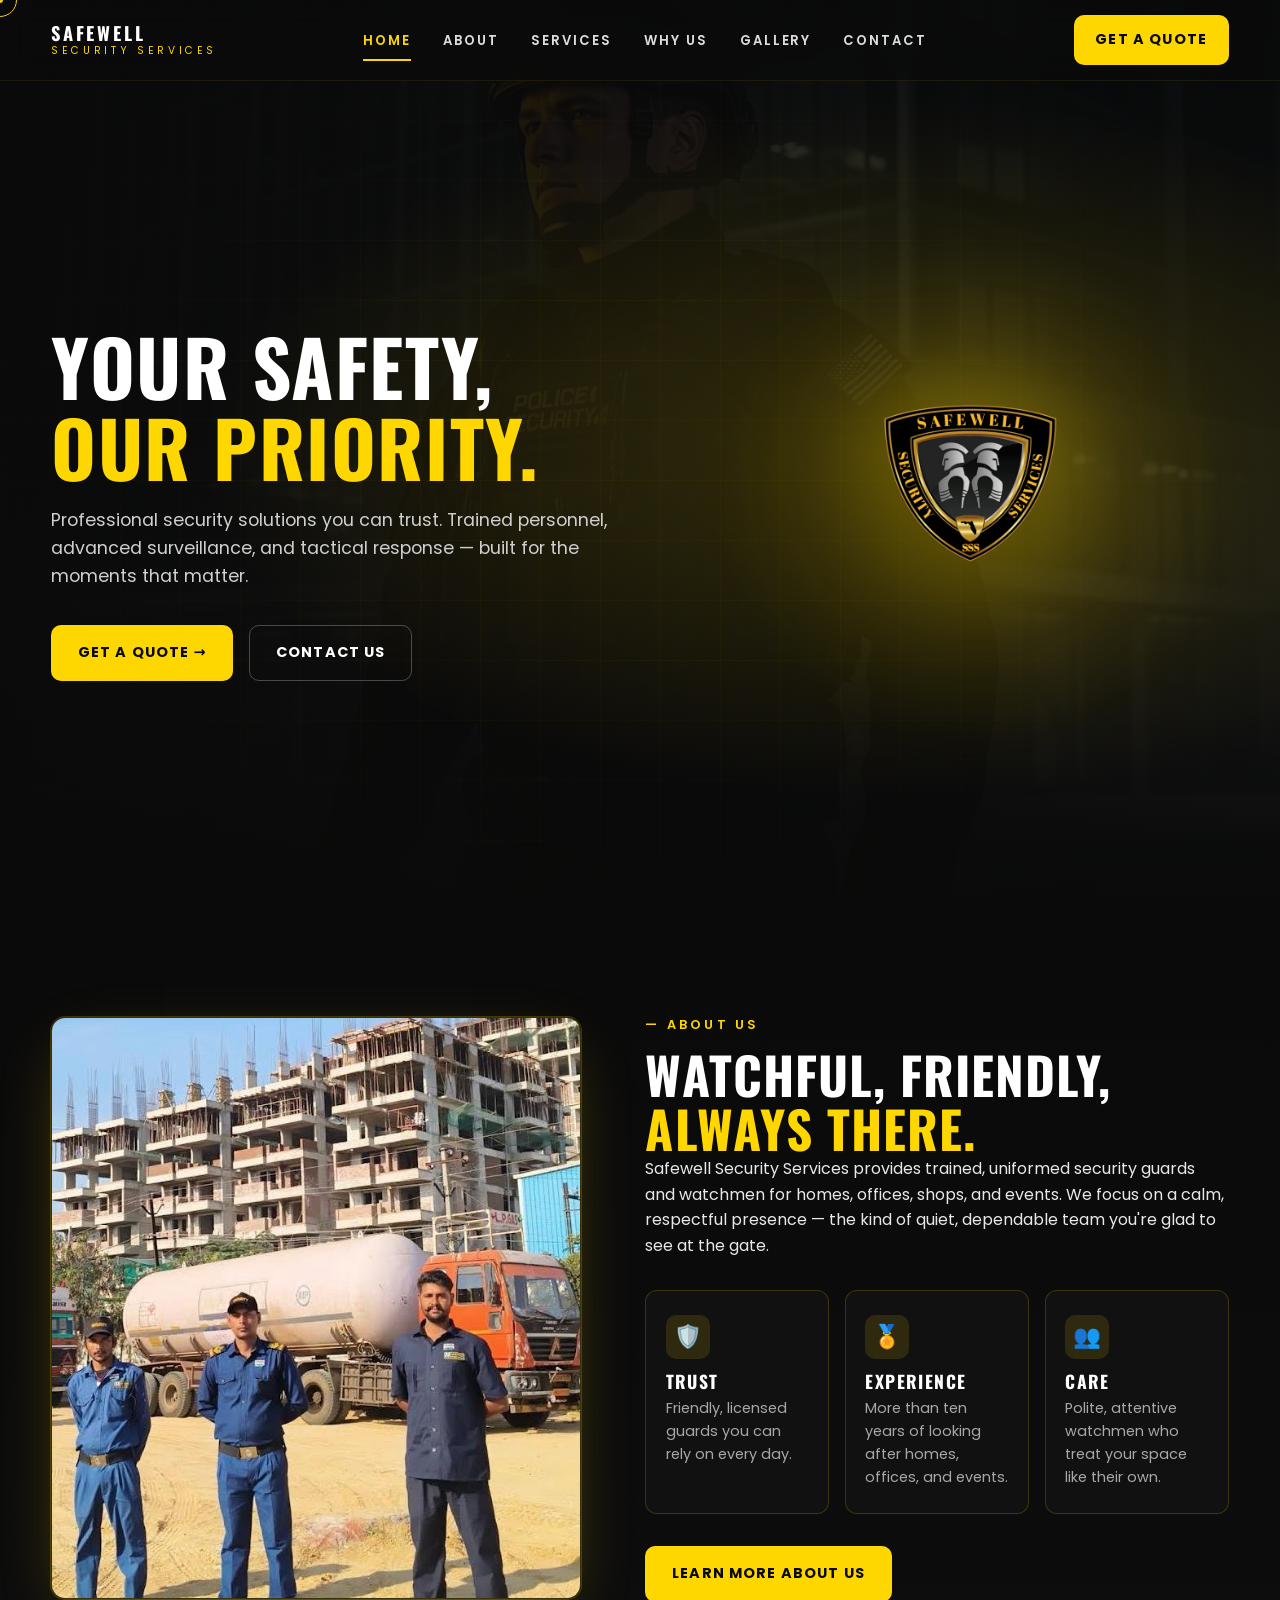
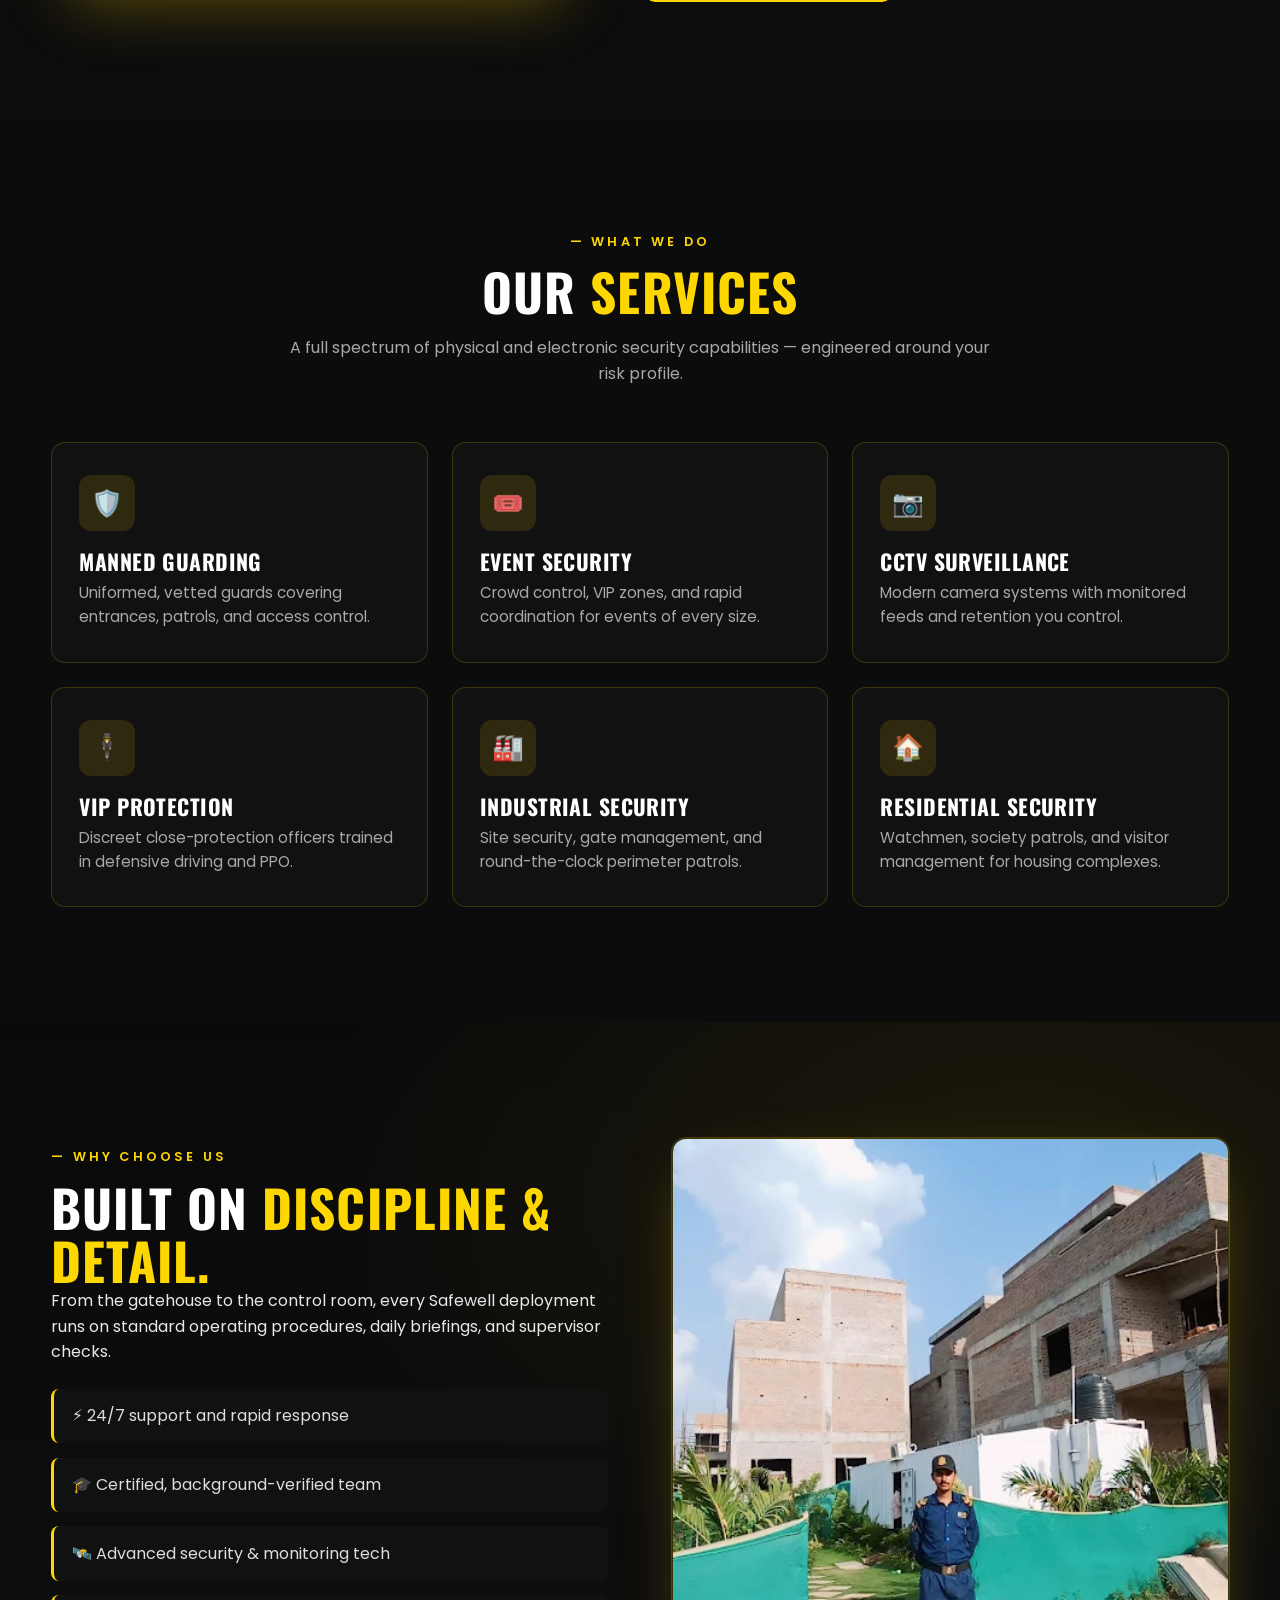
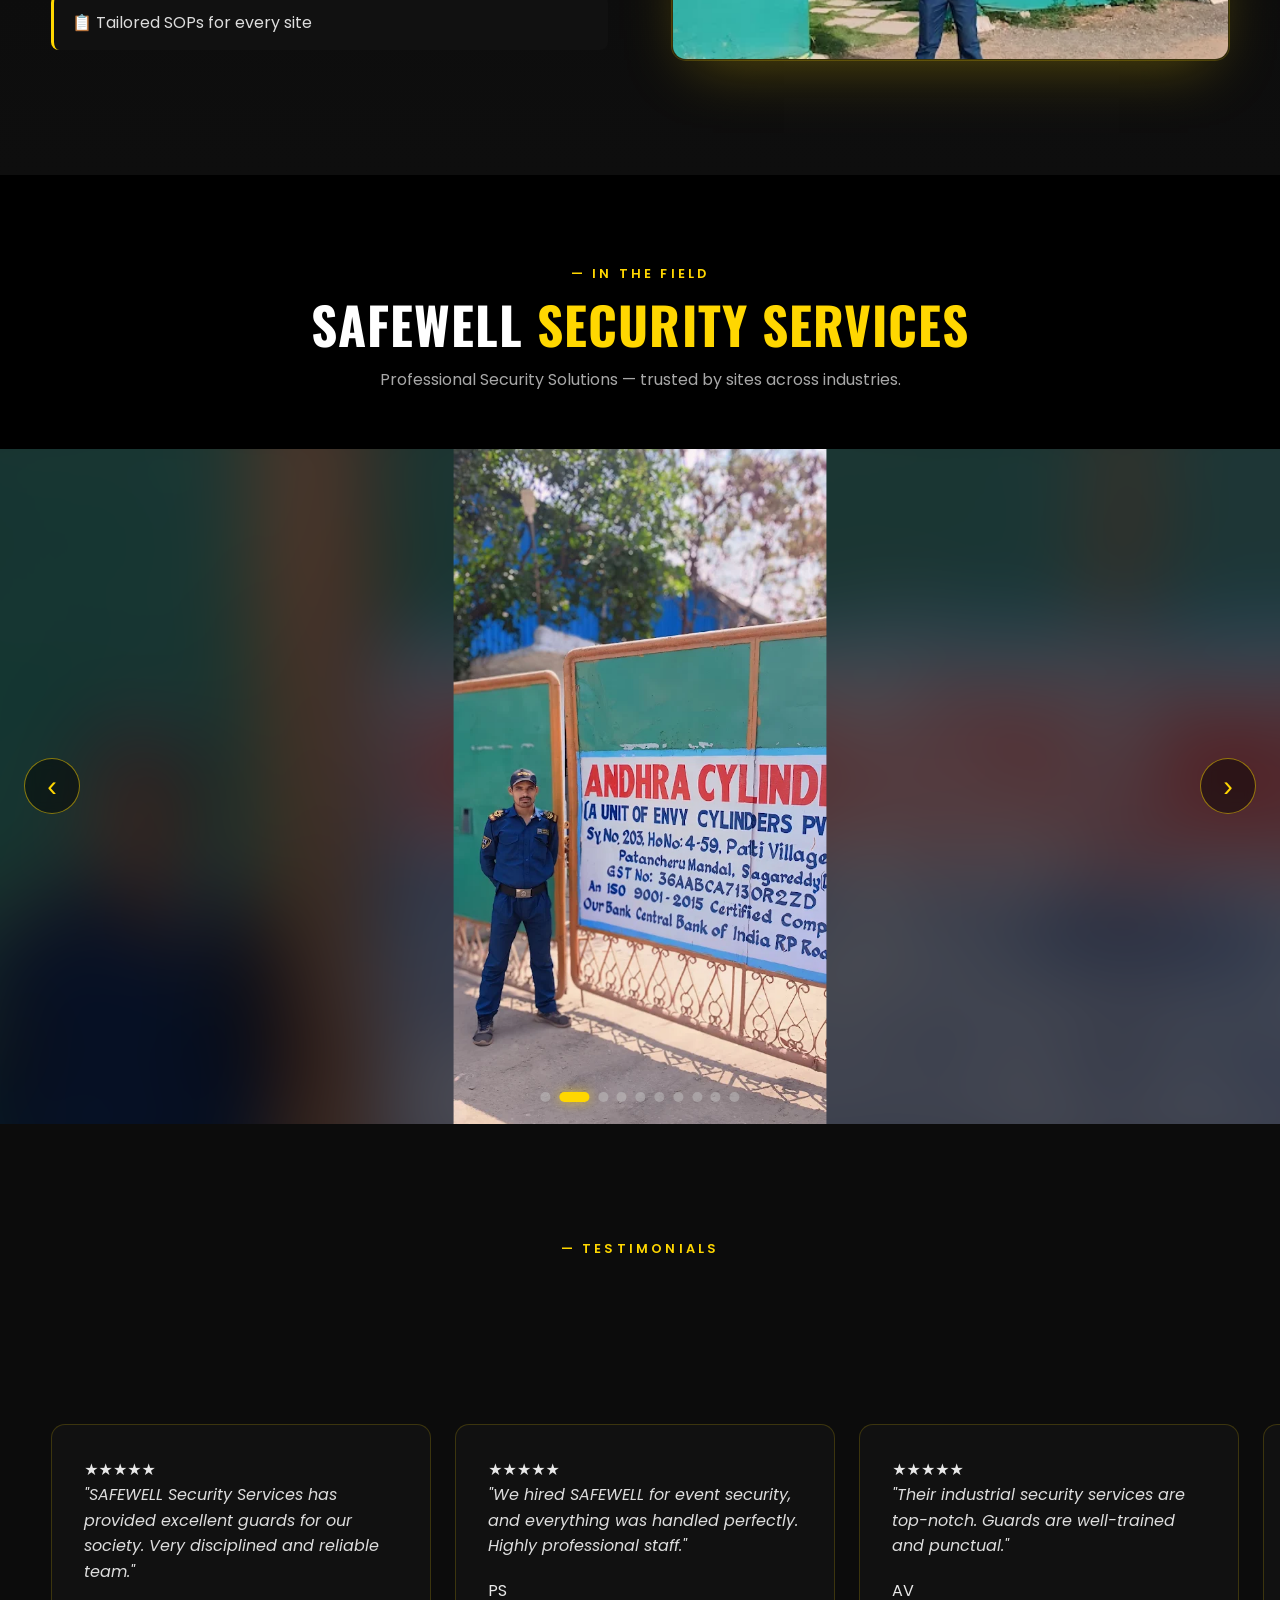
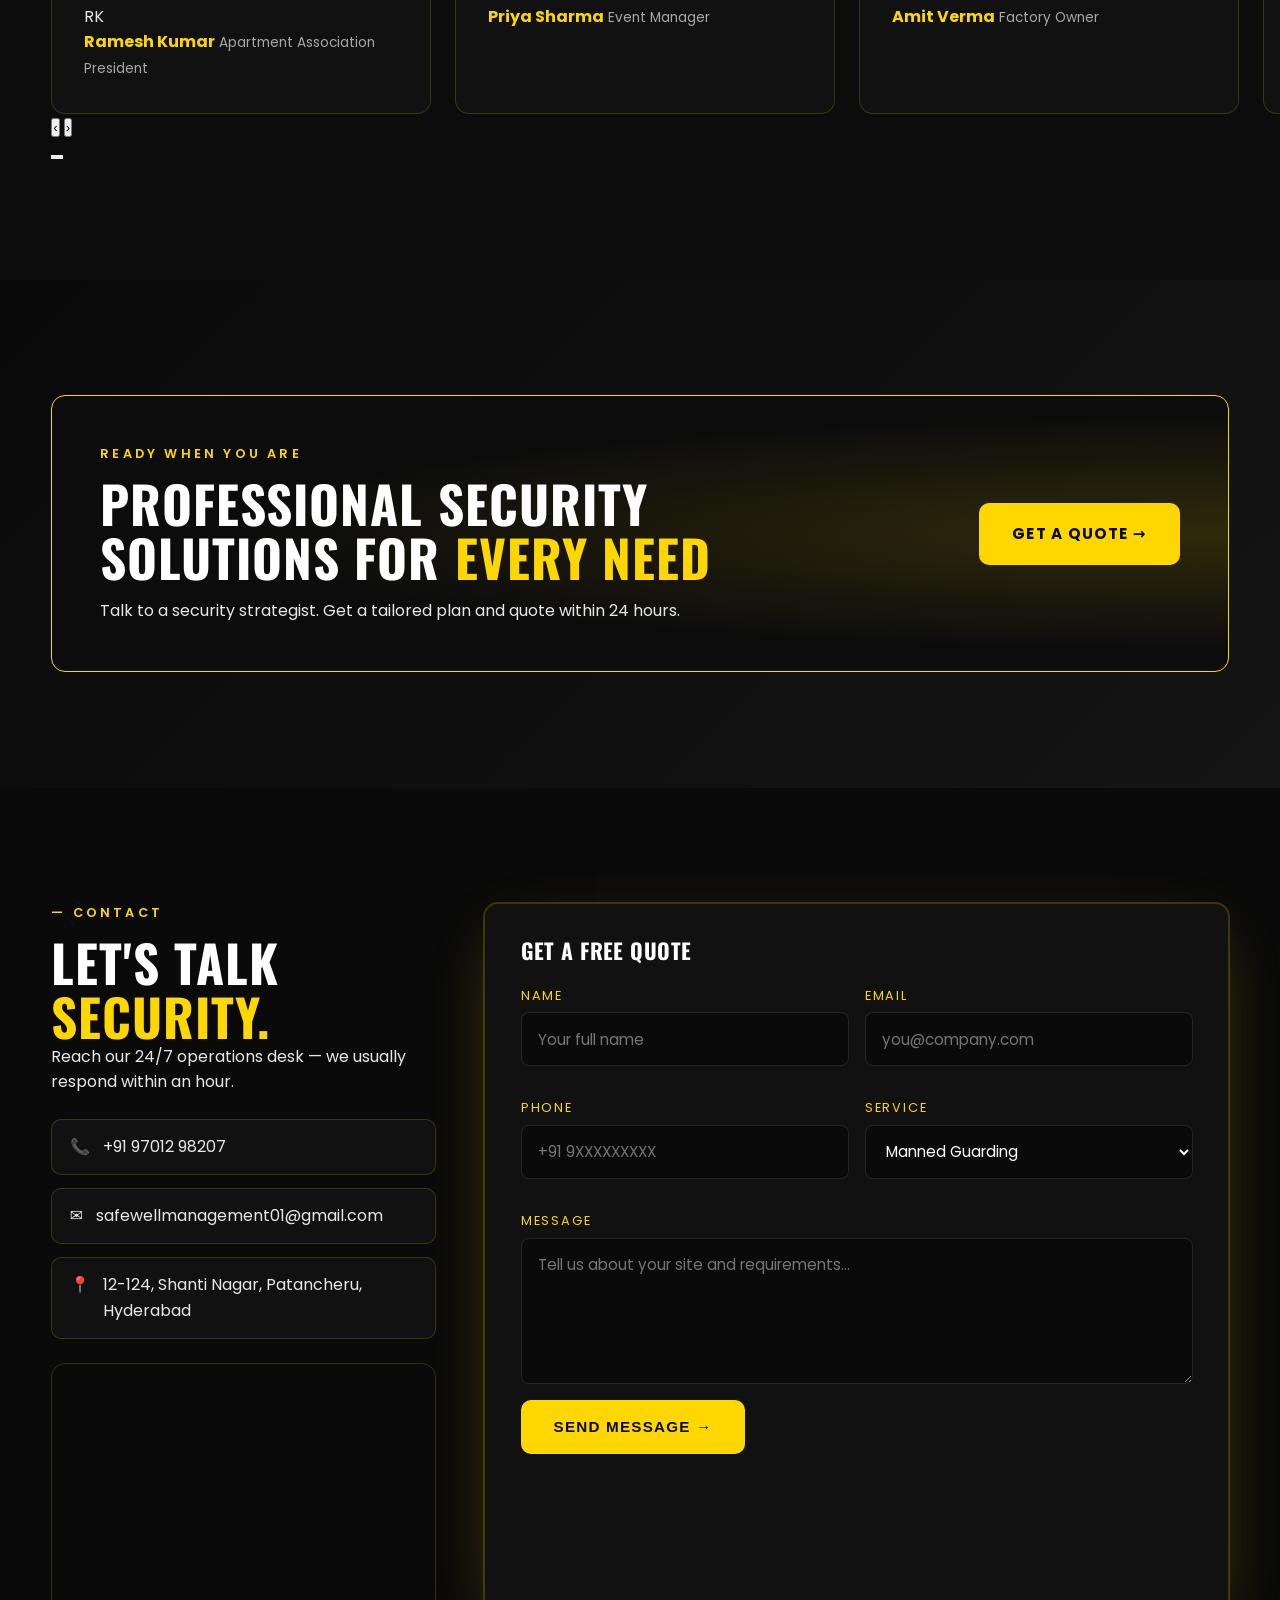
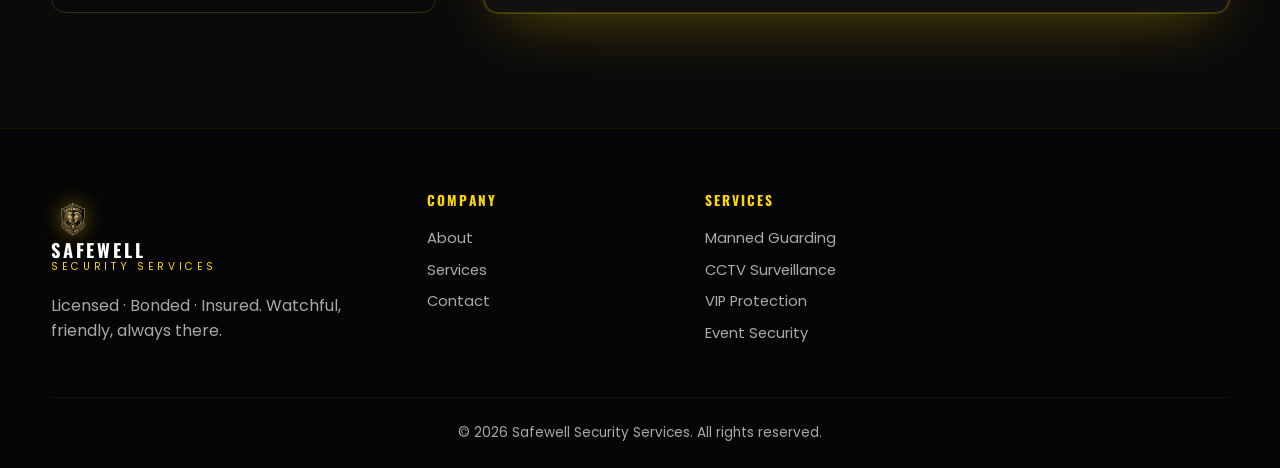
==== commit aa1941f8: "Changes Co-authored-by: lkt1325 <279020083+lkt1325@users.noreply.github.com>" ====
--- a/public/static-site/index.html
+++ b/public/static-site/index.html
@@ -57,9 +57,6 @@
 
     <div class="container hero-content hero-layout">
       <div class="hero-text">
-        <div class="badge reveal">
-          <span class="dot"></span> LICENSED · BONDED · 24/7
-        </div>
         <h1 class="reveal">
           YOUR SAFETY,<br />
           <span class="text-yellow">OUR PRIORITY.</span>
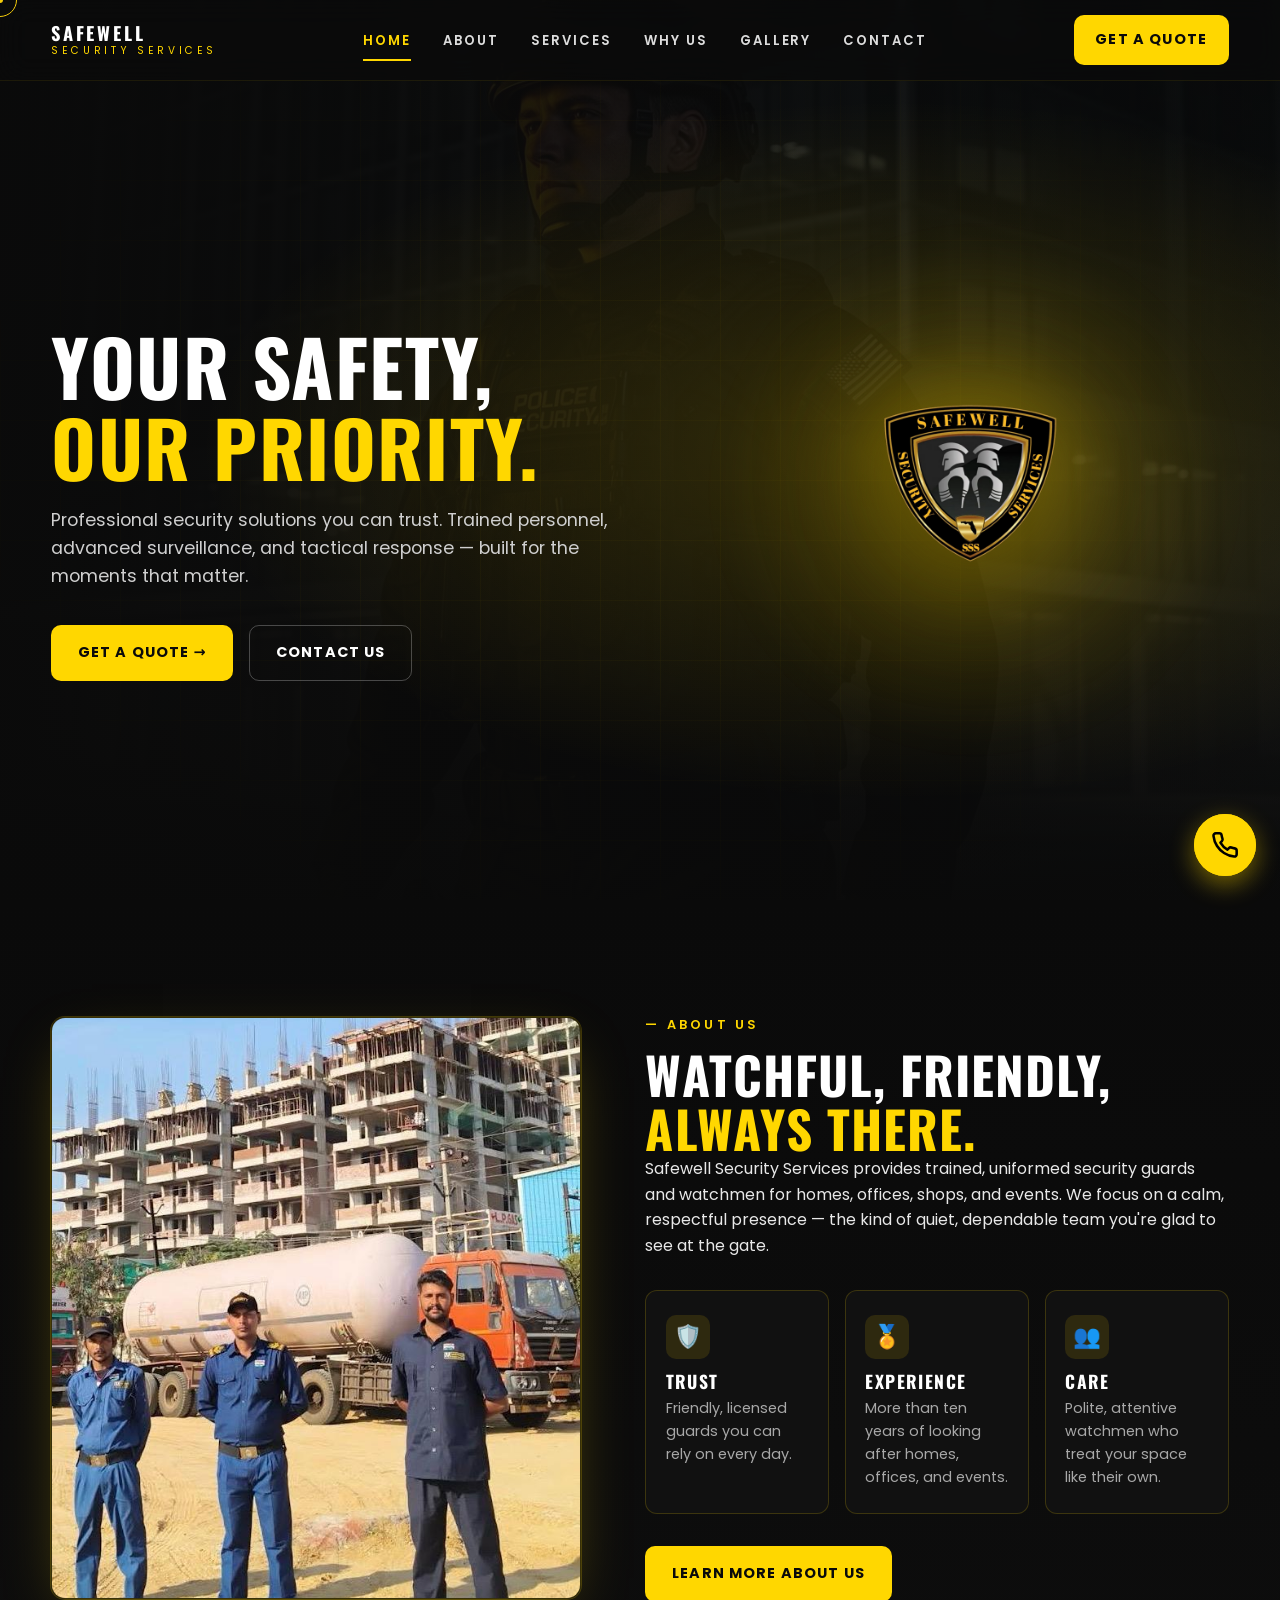
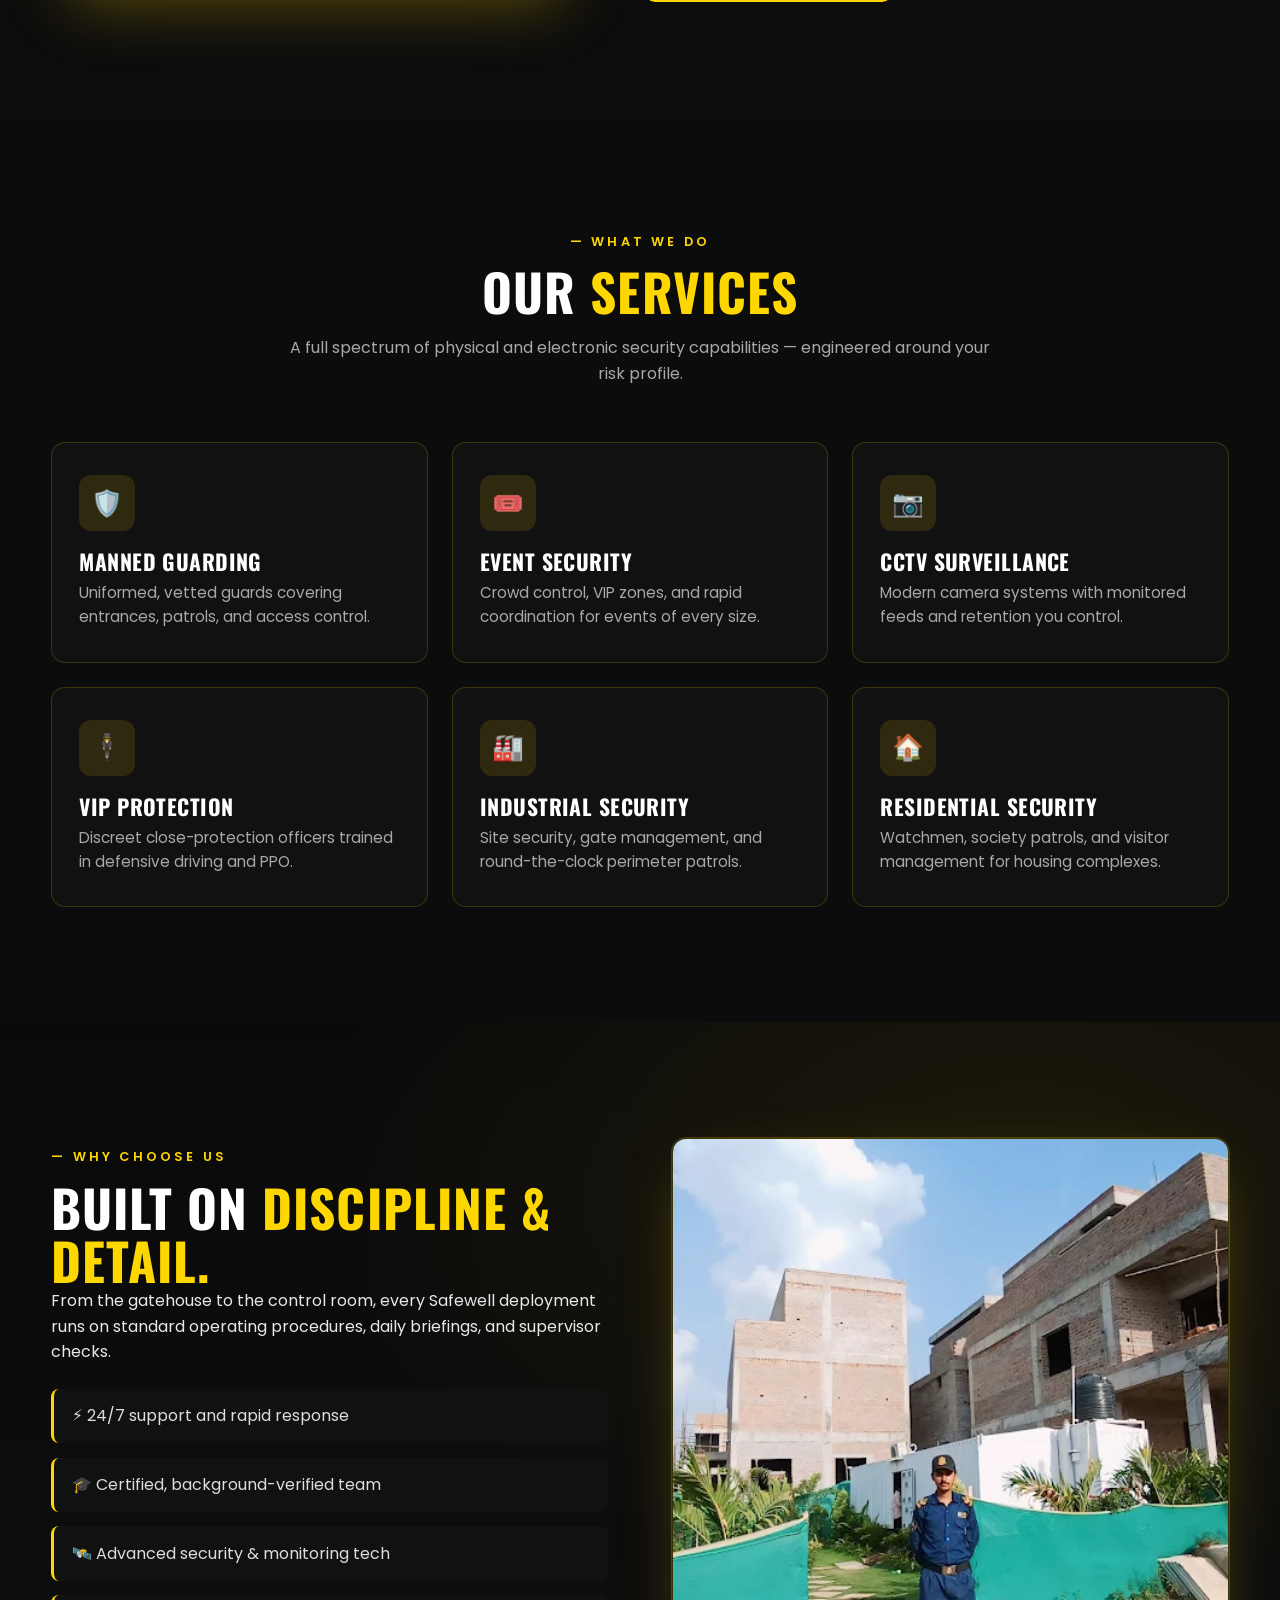
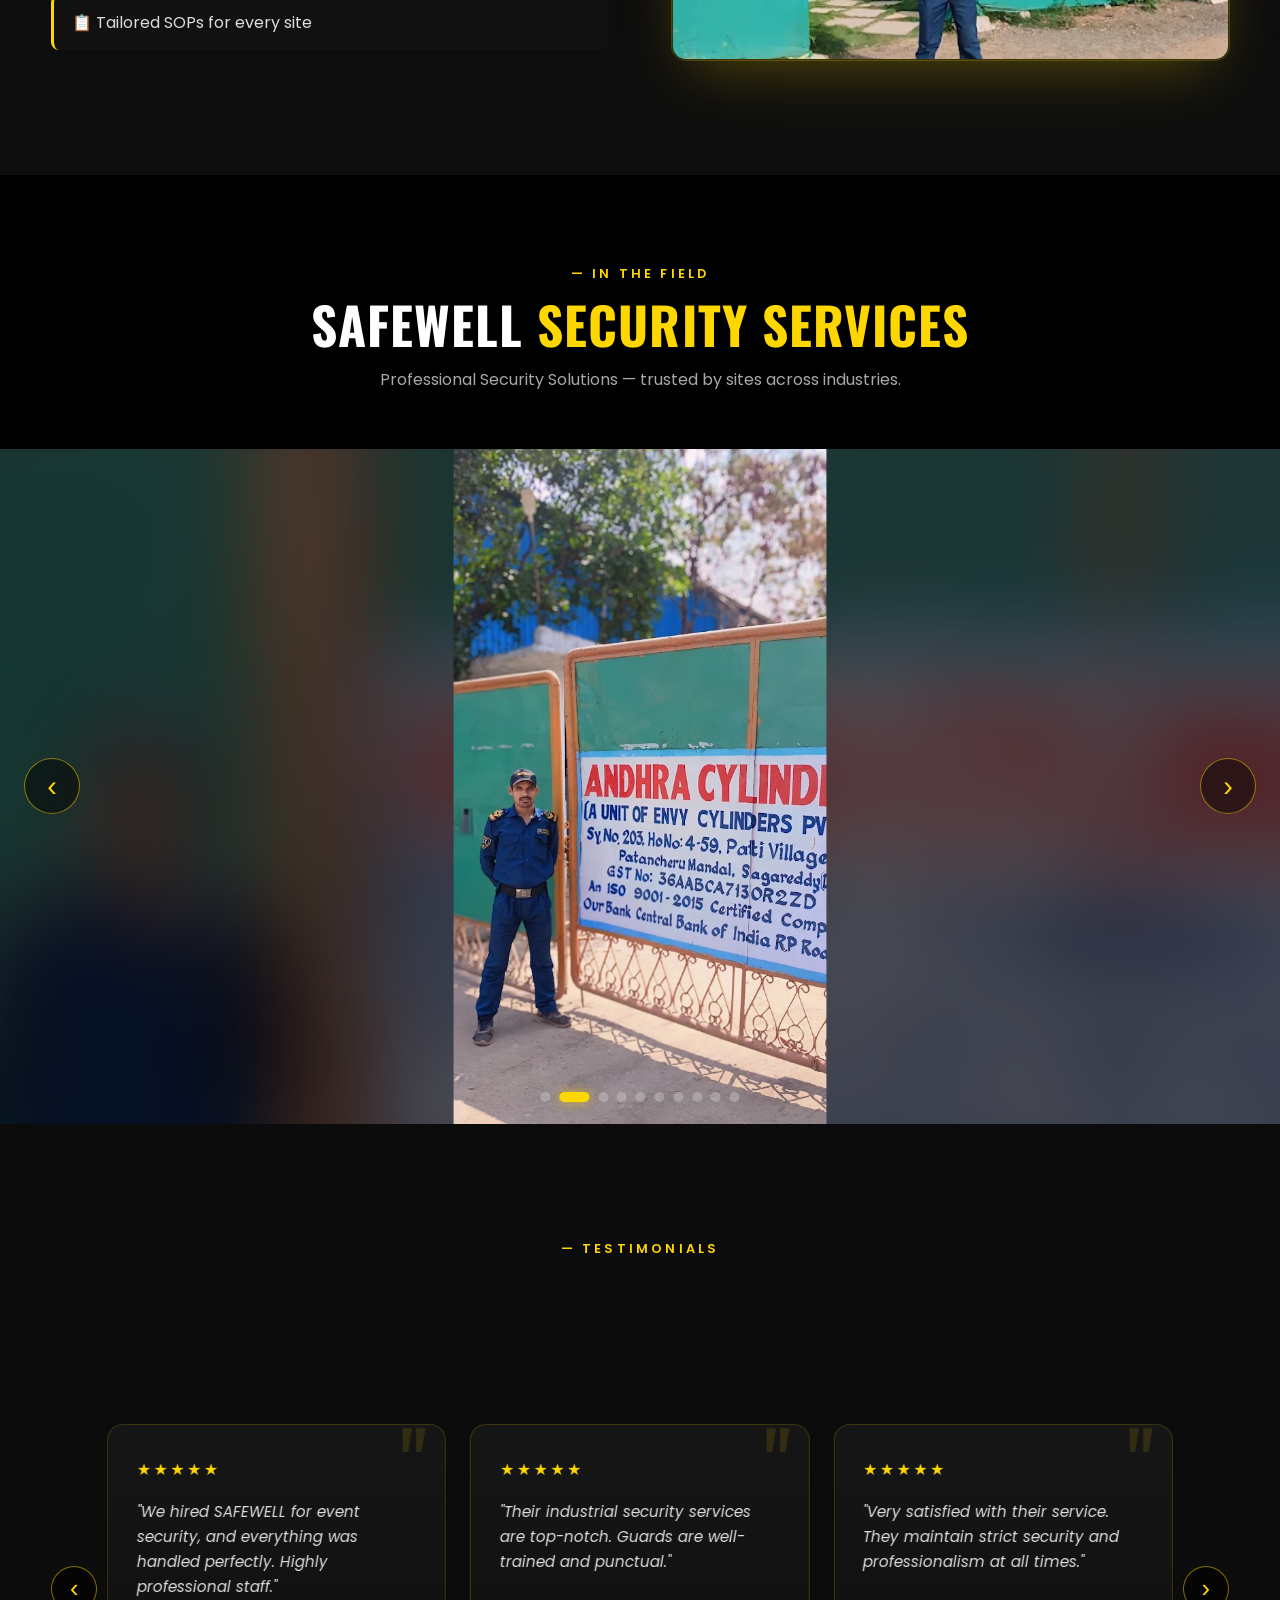
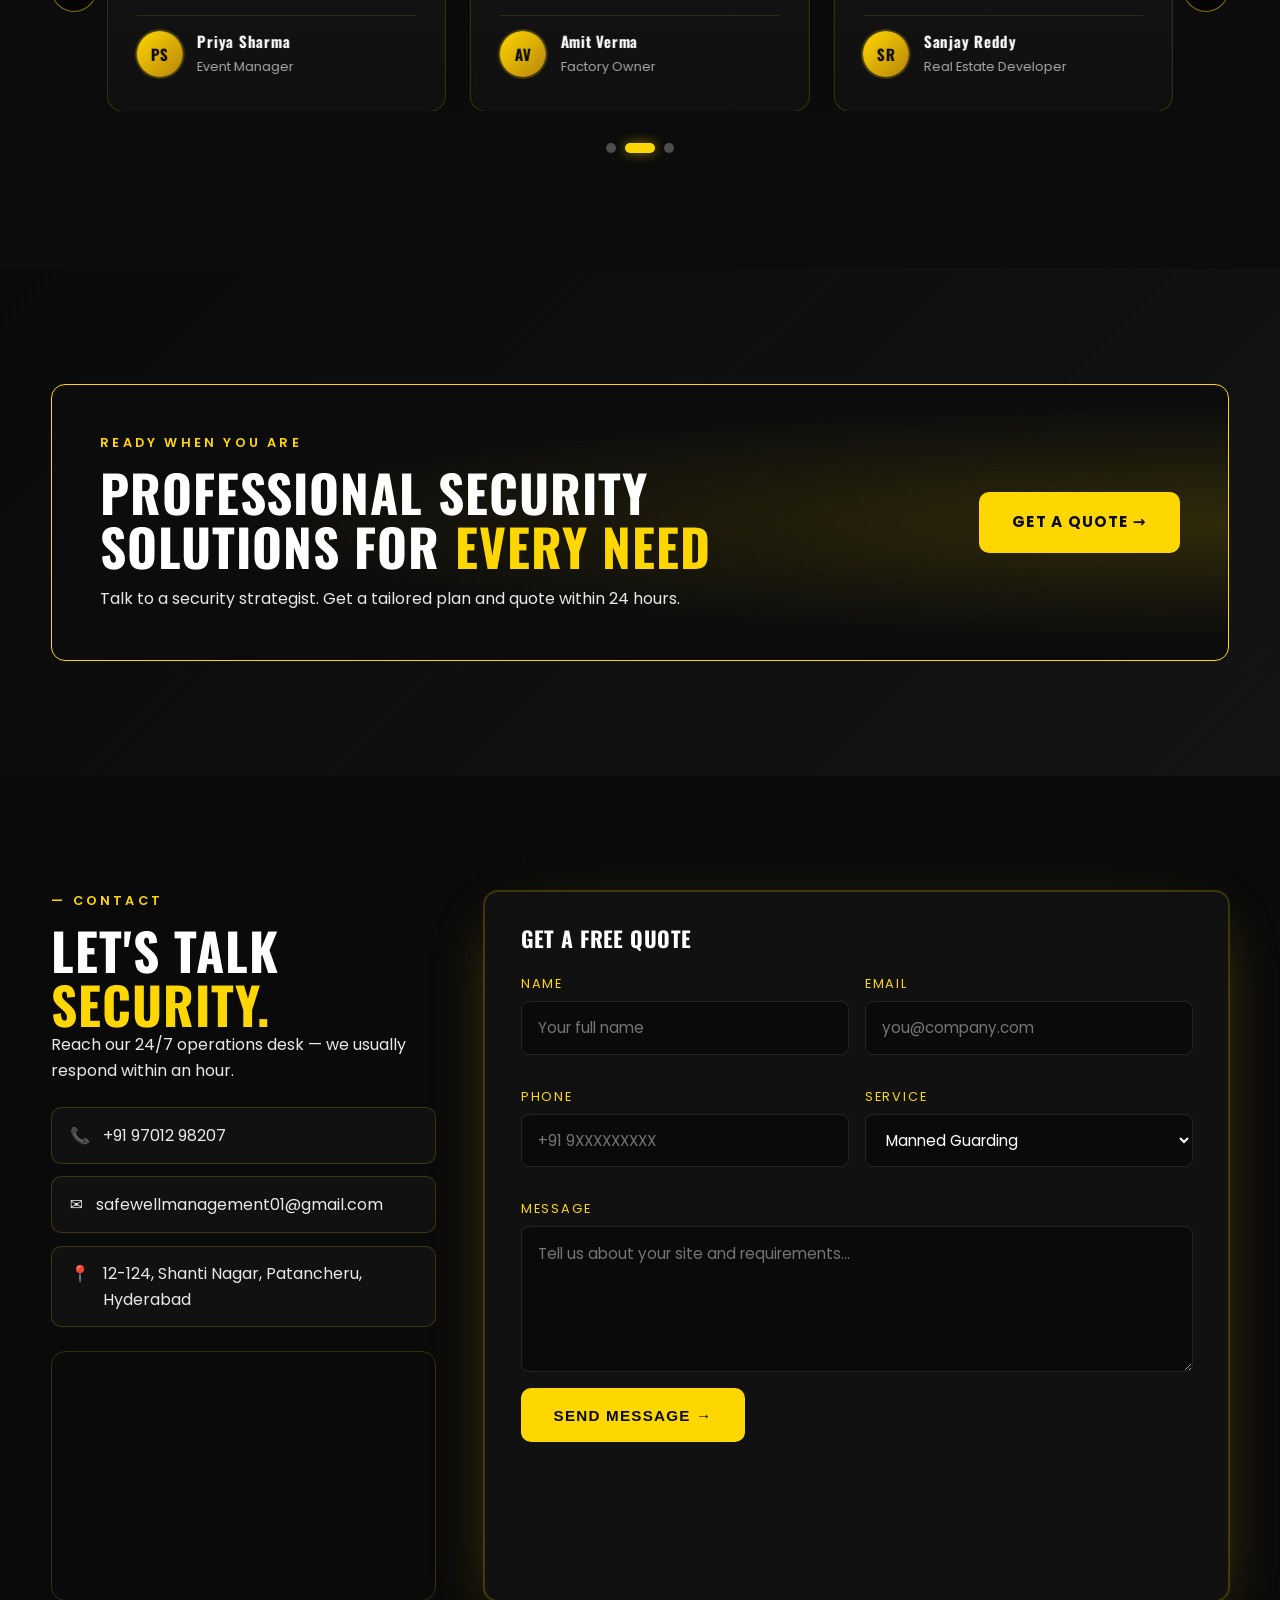
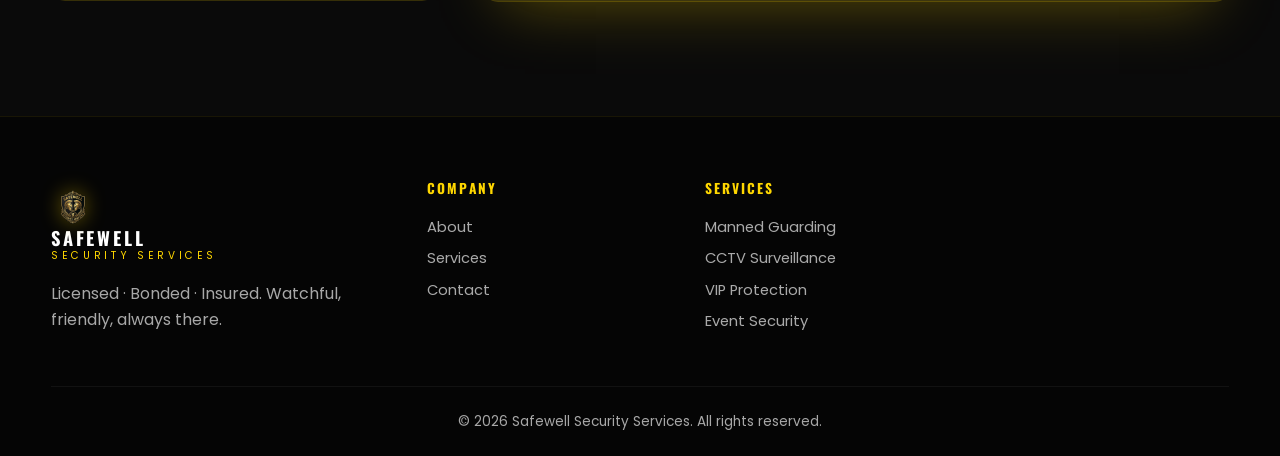
==== commit c399c54a: "Changes Co-authored-by: lkt1325 <279020083+lkt1325@users.noreply.github.com>" ====
--- a/public/static-site/index.html
+++ b/public/static-site/index.html
@@ -375,7 +375,16 @@
     <div class="container foot-bottom">
       <p>© <span id="year"></span> Safewell Security Services. All rights reserved.</p>
     </div>
-  </footer>
+    </footer>
+
+  <!-- Floating Call Button -->
+  <a href="tel:+919701298207" class="float-call" aria-label="Call Safewell Security Services">
+    <span class="float-call-pulse"></span>
+    <svg class="float-call-icon" xmlns="http://www.w3.org/2000/svg" viewBox="0 0 24 24" fill="none" stroke="currentColor" stroke-width="2.2" stroke-linecap="round" stroke-linejoin="round">
+      <path d="M22 16.92v3a2 2 0 0 1-2.18 2 19.79 19.79 0 0 1-8.63-3.07 19.5 19.5 0 0 1-6-6 19.79 19.79 0 0 1-3.07-8.67A2 2 0 0 1 4.11 2h3a2 2 0 0 1 2 1.72c.13.96.37 1.9.72 2.81a2 2 0 0 1-.45 2.11L8.09 9.91a16 16 0 0 0 6 6l1.27-1.27a2 2 0 0 1 2.11-.45c.91.35 1.85.59 2.81.72A2 2 0 0 1 22 16.92z"/>
+    </svg>
+    <span class="float-call-tooltip">Call Now</span>
+  </a>
 
   <script src="script.js"></script>
 </body>
--- a/public/static-site/style.css
+++ b/public/static-site/style.css
@@ -409,23 +409,92 @@
 
 /* ---------- Testimonials ---------- */
 .testimonials { background: #0c0c0c; overflow: hidden; }
+.testi-carousel { position: relative; padding: 0 3.5rem; }
+.testi-viewport { overflow: hidden; }
 .testi-track {
-  display: flex; gap: 1.5rem; animation: marquee 28s linear infinite;
-  width: max-content;
-}
-.testi-track:hover { animation-play-state: paused; }
+  display: flex; gap: 1.5rem;
+  transition: transform .7s cubic-bezier(.65,.05,.2,1);
+  will-change: transform;
+}
 .testi-card {
-  flex: 0 0 380px;
-  background: var(--black-2); border: 1px solid var(--border);
-  padding: 2rem; border-radius: var(--radius);
-}
-.testi-card p { color: #ddd; font-style: italic; margin-bottom: 1.2rem; }
-.testi-author { display: flex; flex-direction: column; }
-.testi-author strong { color: var(--yellow); }
-.testi-author span { color: var(--muted); font-size: .85rem; }
-@keyframes marquee {
-  from { transform: translateX(0); }
-  to   { transform: translateX(calc(-380px * 3 - 1.5rem * 3)); }
+  flex: 0 0 calc((100% - 3rem) / 3);
+  background: linear-gradient(180deg, #161616, #101010);
+  border: 1px solid var(--border);
+  padding: 2rem 1.8rem; border-radius: 16px;
+  display: flex; flex-direction: column; gap: 1rem;
+  box-shadow: 0 10px 30px -15px rgba(0,0,0,.7);
+  transition: transform .35s ease, border-color .35s ease, box-shadow .35s ease;
+  position: relative;
+}
+.testi-card::before {
+  content: '"';
+  position: absolute; top: -10px; right: 18px;
+  font-family: 'Oswald', serif;
+  font-size: 6rem; line-height: 1;
+  color: var(--yellow); opacity: .12;
+  pointer-events: none;
+}
+.testi-card:hover {
+  transform: translateY(-8px);
+  border-color: var(--yellow);
+  box-shadow: 0 0 0 1px rgba(255,215,0,.25), 0 25px 60px -20px rgba(255,215,0,.35);
+}
+.testi-stars { color: var(--yellow); letter-spacing: .15em; font-size: 1rem; }
+.testi-quote { color: #ddd; font-style: italic; font-size: .95rem; line-height: 1.65; flex: 1; margin: 0; }
+.testi-author { display: flex; align-items: center; gap: .9rem; padding-top: .8rem; border-top: 1px solid rgba(255,215,0,.12); }
+.testi-author strong { display: block; color: var(--white); font-size: .95rem; font-family: 'Oswald', sans-serif; letter-spacing: .05em; }
+.testi-author span { color: var(--muted); font-size: .8rem; }
+.testi-avatar {
+  width: 46px; height: 46px; border-radius: 50%;
+  display: grid; place-items: center; flex-shrink: 0;
+  background: linear-gradient(135deg, var(--yellow), #b8860b);
+  color: var(--black); font-weight: 700; font-family: 'Oswald', sans-serif;
+  letter-spacing: .05em; font-size: .95rem;
+  box-shadow: 0 0 0 2px rgba(255,215,0,.2);
+}
+
+/* Arrows */
+.testi-arrow {
+  position: absolute; top: 50%; transform: translateY(-50%);
+  width: 46px; height: 46px; border-radius: 50%;
+  background: rgba(0,0,0,.55); color: var(--yellow);
+  border: 1px solid rgba(255,215,0,.5);
+  font-size: 1.6rem; line-height: 1;
+  display: grid; place-items: center; cursor: pointer;
+  transition: background .25s ease, transform .25s ease, box-shadow .3s ease;
+  z-index: 4;
+}
+.testi-arrow:hover {
+  background: var(--yellow); color: var(--black);
+  transform: translateY(-50%) scale(1.08);
+  box-shadow: 0 0 24px rgba(255,215,0,.55);
+}
+.testi-arrow.prev { left: 0; }
+.testi-arrow.next { right: 0; }
+
+/* Dots */
+.testi-dots {
+  display: flex; justify-content: center; gap: .55rem; margin-top: 2rem;
+}
+.testi-dots button {
+  width: 10px; height: 10px; border-radius: 50%;
+  background: rgba(200,200,200,.35);
+  border: none; padding: 0; cursor: pointer;
+  transition: all .3s ease;
+}
+.testi-dots button:hover { background: rgba(255,215,0,.6); }
+.testi-dots button.active {
+  background: var(--yellow); width: 30px; border-radius: 6px;
+  box-shadow: 0 0 12px rgba(255,215,0,.5);
+}
+
+@media (max-width: 1024px) {
+  .testi-card { flex: 0 0 calc((100% - 1.5rem) / 2); }
+}
+@media (max-width: 700px) {
+  .testi-carousel { padding: 0 .5rem; }
+  .testi-card { flex: 0 0 100%; padding: 1.6rem 1.4rem; }
+  .testi-arrow { width: 38px; height: 38px; font-size: 1.3rem; }
 }
 
 /* ---------- CTA band ---------- */
@@ -507,9 +576,85 @@
   .contact-form .row { grid-template-columns: 1fr; }
   .cta-inner { padding: 2rem; text-align: center; flex-direction: column; }
   .footer-grid { grid-template-columns: 1fr; }
-  .testi-card { flex: 0 0 300px; }
-  @keyframes marquee {
-    from { transform: translateX(0); }
-    to   { transform: translateX(calc(-300px * 3 - 1.5rem * 3)); }
-  }
-}
+}
+
+/* ===== Floating Call Button ===== */
+.float-call{
+  position: fixed;
+  right: 24px;
+  bottom: 24px;
+  width: 62px;
+  height: 62px;
+  border-radius: 50%;
+  background: #FFD700;
+  color: #000;
+  display: flex;
+  align-items: center;
+  justify-content: center;
+  z-index: 9999;
+  box-shadow: 0 8px 24px rgba(255,215,0,0.45), 0 4px 10px rgba(0,0,0,0.35);
+  text-decoration: none;
+  opacity: 0;
+  transform: translateY(20px) scale(0.8);
+  animation: floatCallIn 0.6s ease-out 0.4s forwards;
+  transition: transform 0.3s ease, box-shadow 0.3s ease, background 0.3s ease;
+}
+.float-call:hover{
+  transform: translateY(0) scale(1.1);
+  box-shadow: 0 12px 32px rgba(255,215,0,0.7), 0 0 24px rgba(255,215,0,0.5);
+  background: #ffdf33;
+}
+.float-call:active{ transform: translateY(0) scale(0.95); }
+.float-call-icon{ width: 28px; height: 28px; position: relative; z-index: 2; }
+.float-call-pulse{
+  position: absolute;
+  inset: 0;
+  border-radius: 50%;
+  background: #FFD700;
+  z-index: 1;
+  animation: floatCallPulse 2s ease-out infinite;
+}
+.float-call-tooltip{
+  position: absolute;
+  right: 74px;
+  top: 50%;
+  transform: translateY(-50%) translateX(8px);
+  background: #000;
+  color: #FFD700;
+  border: 1px solid rgba(255,215,0,0.4);
+  padding: 6px 12px;
+  border-radius: 8px;
+  font-size: 0.85rem;
+  font-weight: 600;
+  white-space: nowrap;
+  opacity: 0;
+  pointer-events: none;
+  transition: opacity 0.25s ease, transform 0.25s ease;
+}
+.float-call-tooltip::after{
+  content: "";
+  position: absolute;
+  right: -5px;
+  top: 50%;
+  transform: translateY(-50%) rotate(45deg);
+  width: 8px; height: 8px;
+  background: #000;
+  border-right: 1px solid rgba(255,215,0,0.4);
+  border-top: 1px solid rgba(255,215,0,0.4);
+}
+.float-call:hover .float-call-tooltip{
+  opacity: 1;
+  transform: translateY(-50%) translateX(0);
+}
+@keyframes floatCallPulse{
+  0%   { transform: scale(1); opacity: 0.6; }
+  100% { transform: scale(1.8); opacity: 0; }
+}
+@keyframes floatCallIn{
+  to { opacity: 1; transform: translateY(0) scale(1); }
+}
+@media (max-width: 700px){
+  .float-call{ width: 56px; height: 56px; right: 18px; bottom: 18px; }
+  .float-call-icon{ width: 24px; height: 24px; }
+  .float-call-tooltip{ display: none; }
+}
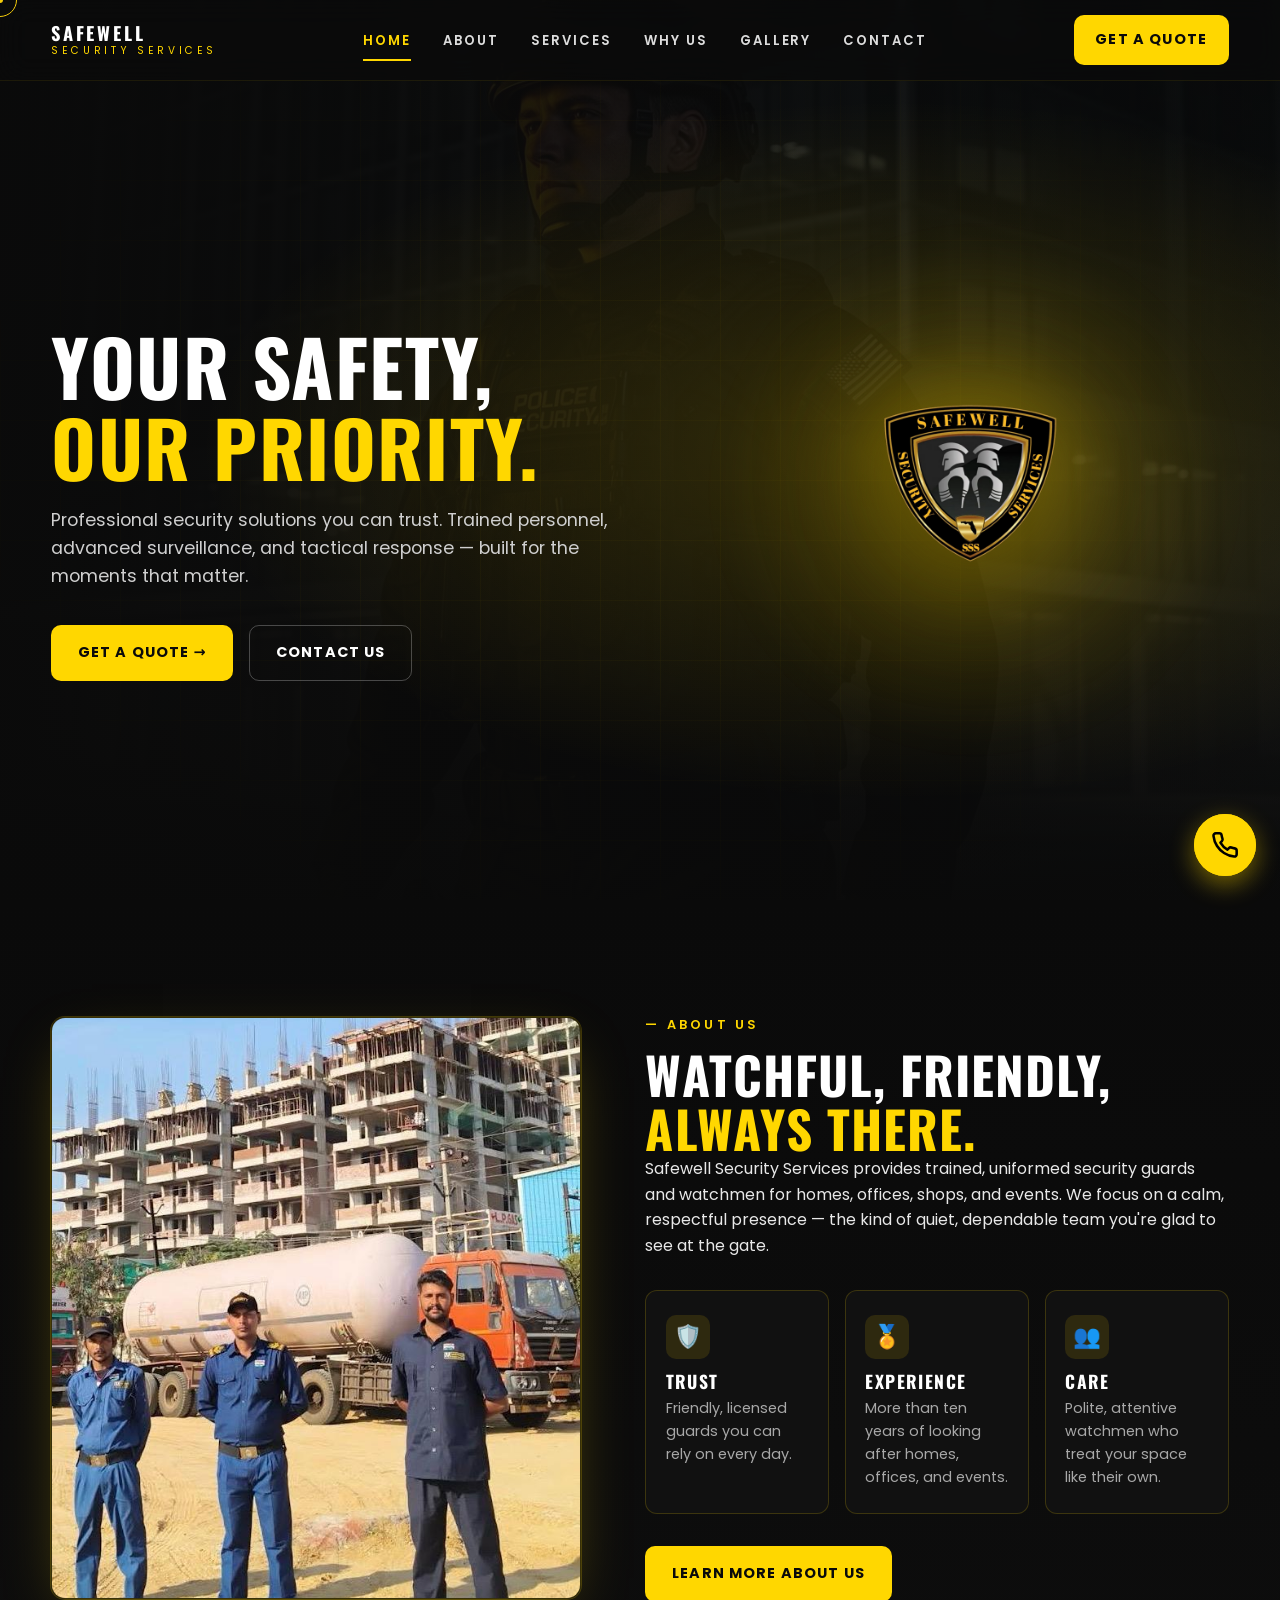
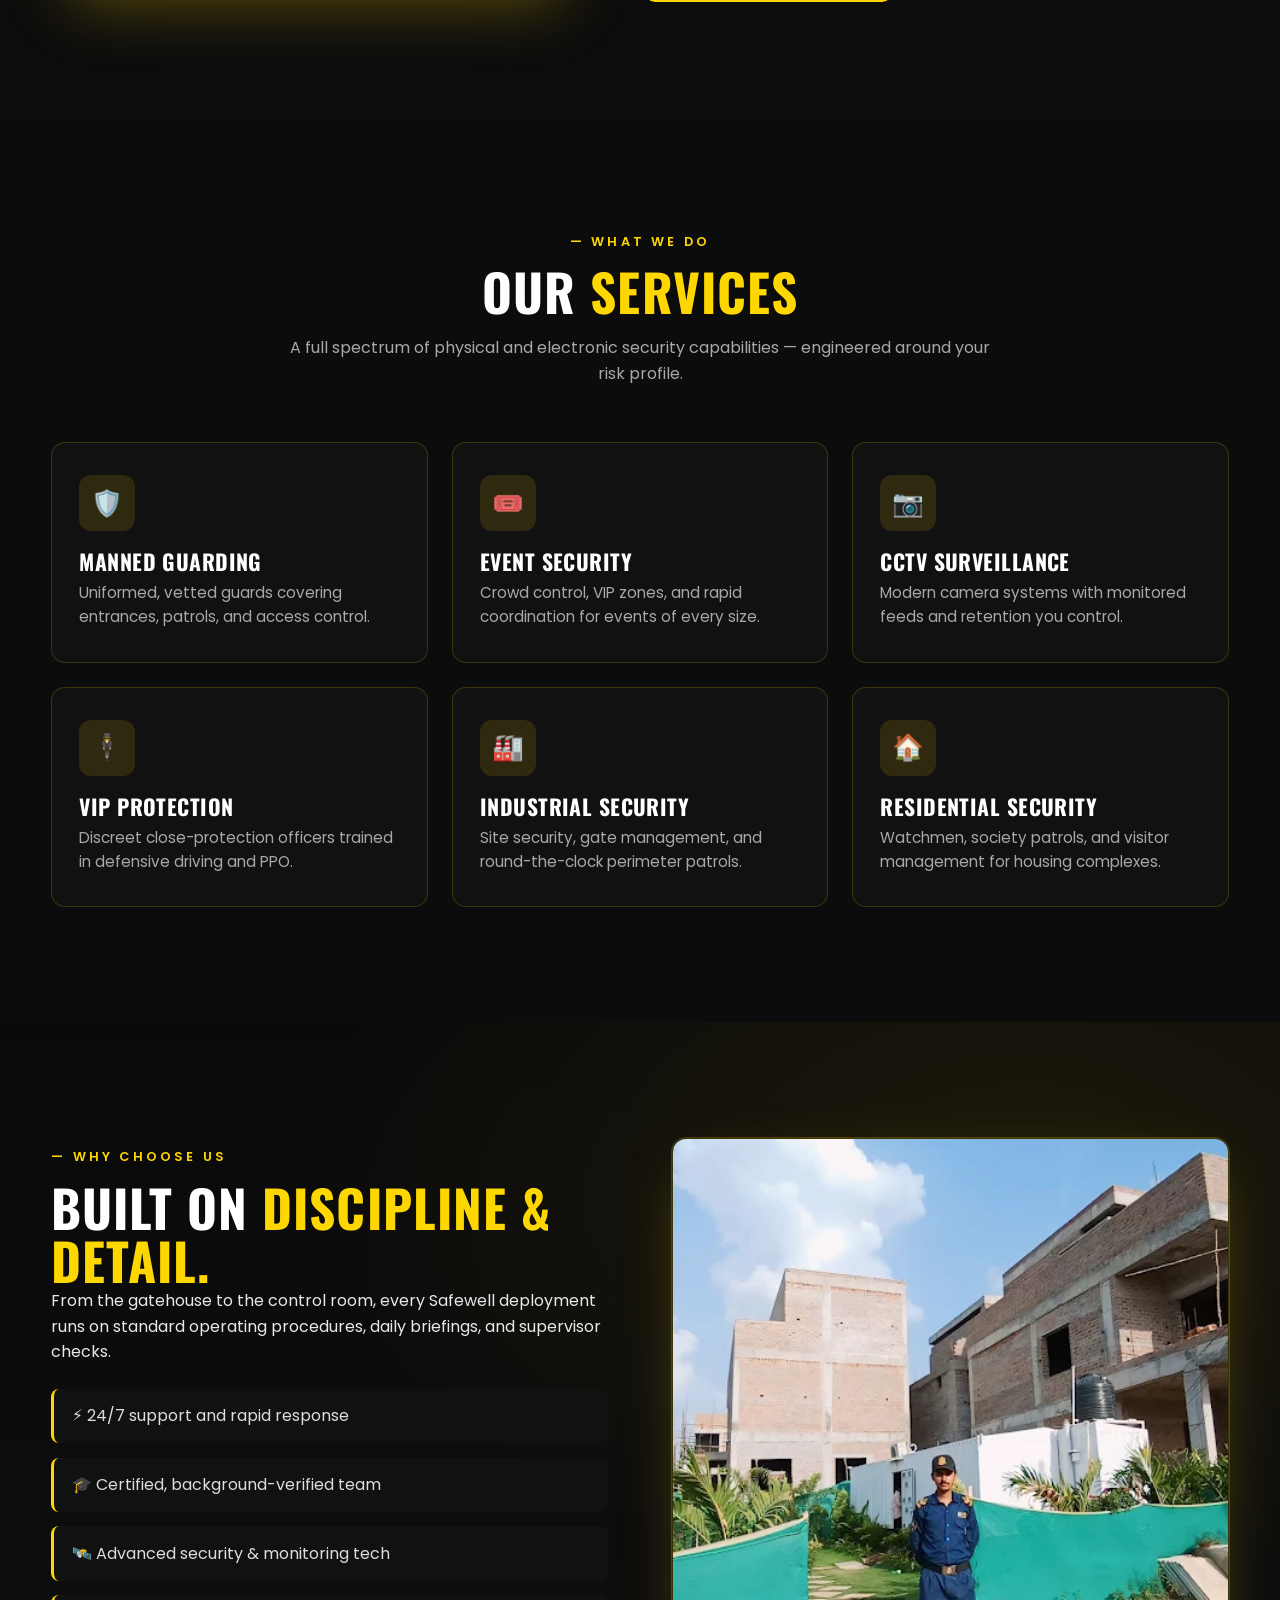
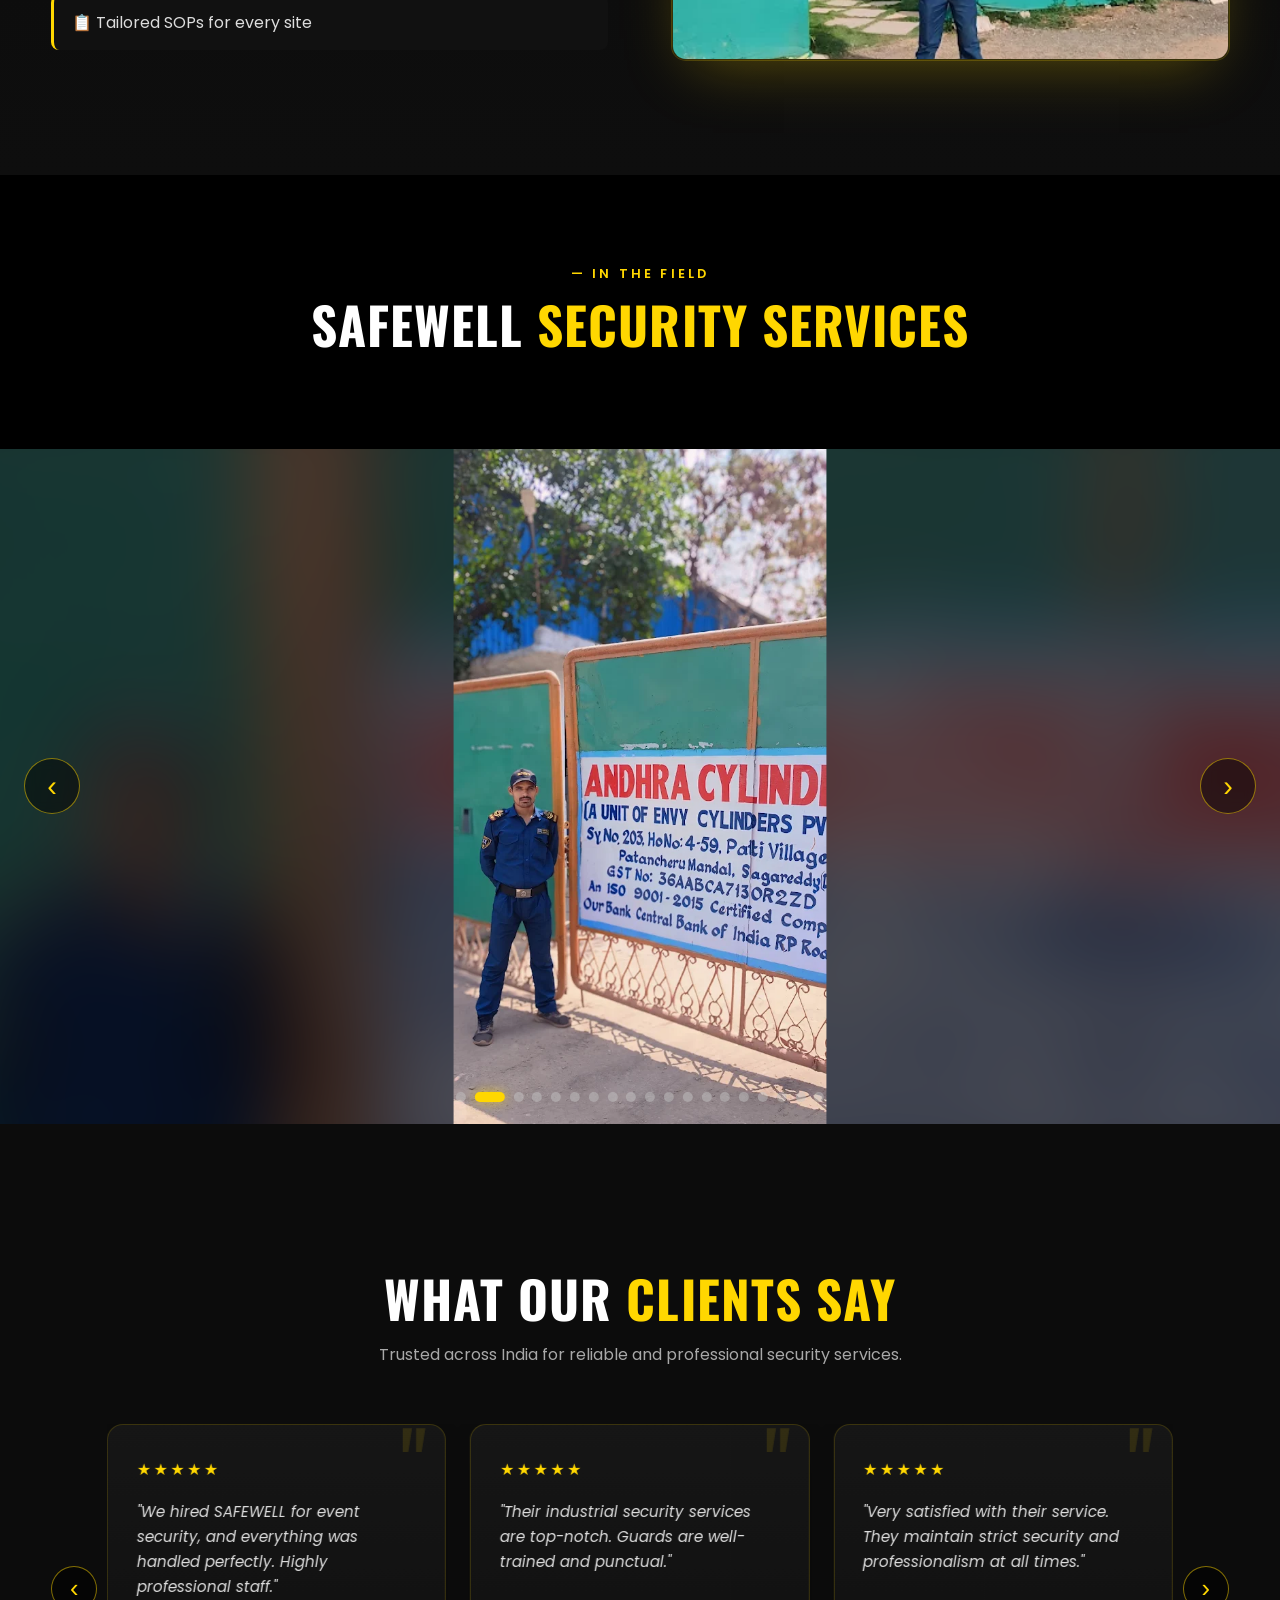
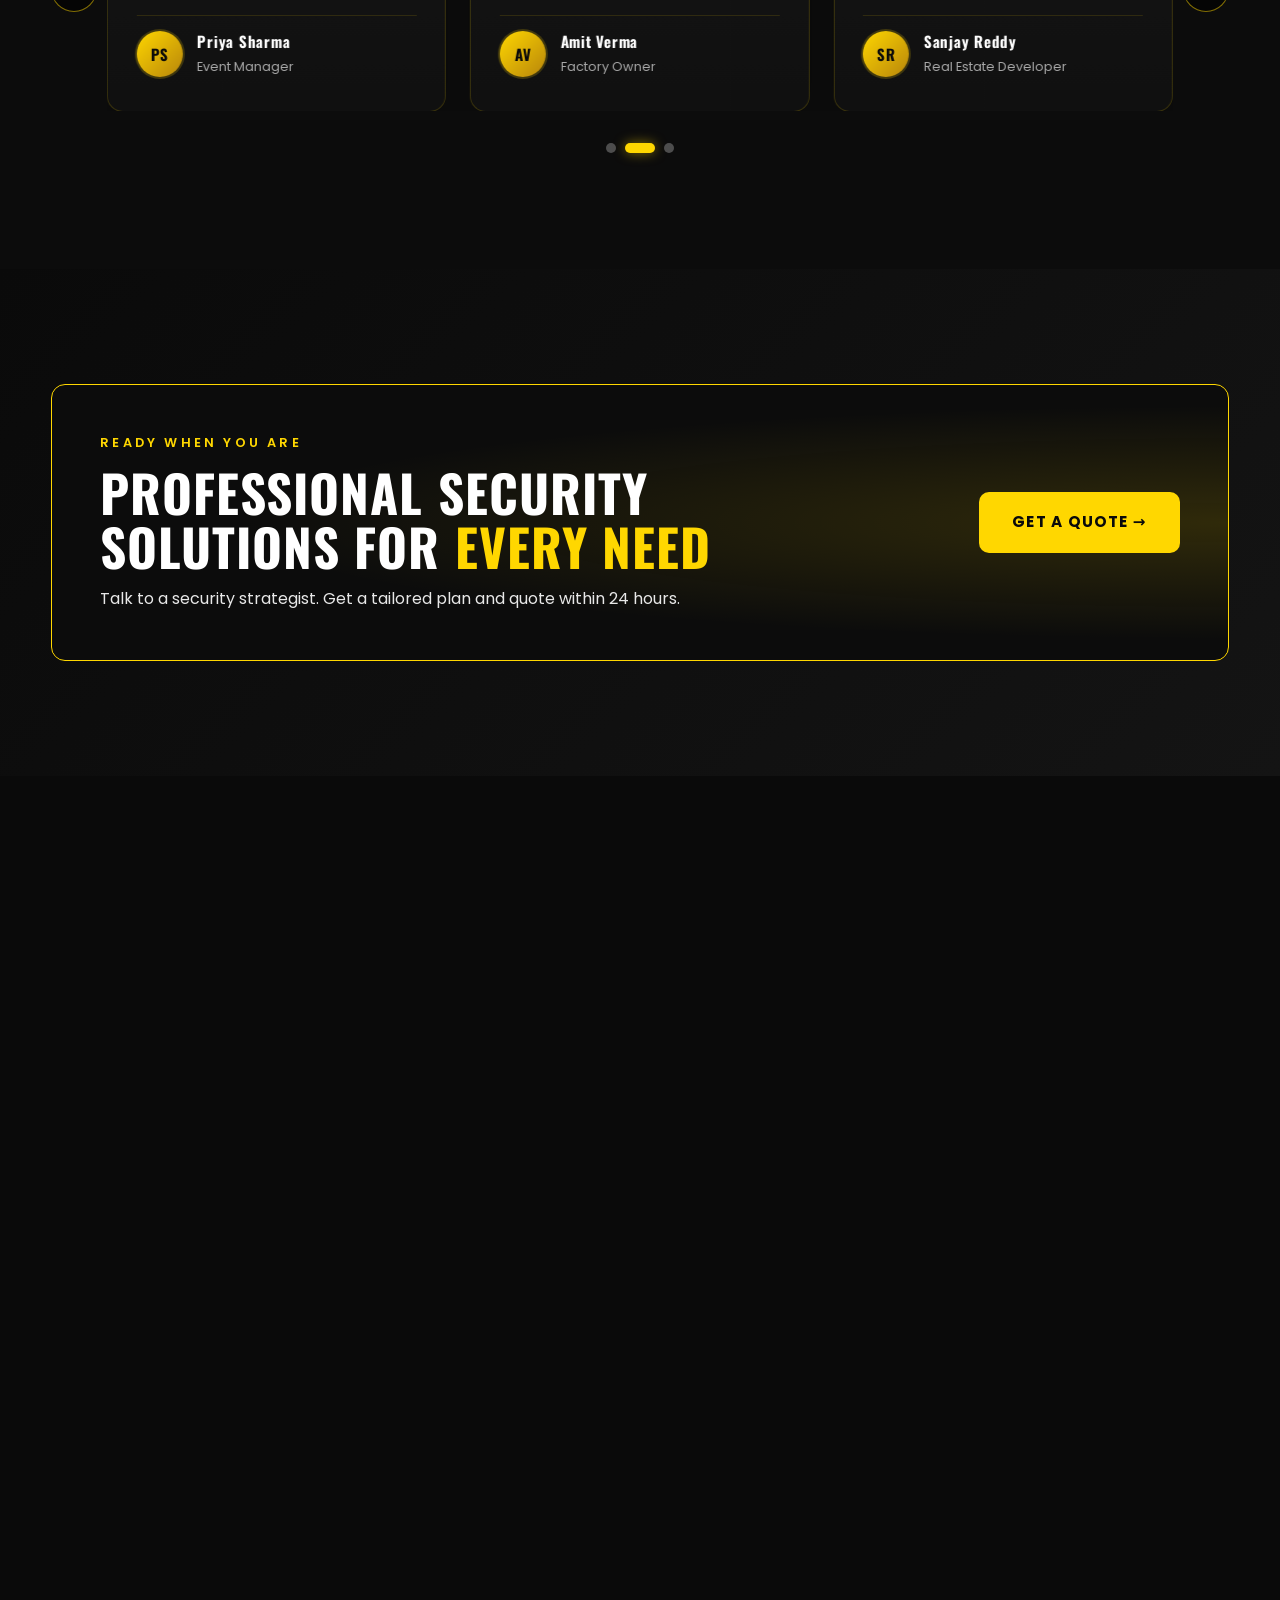
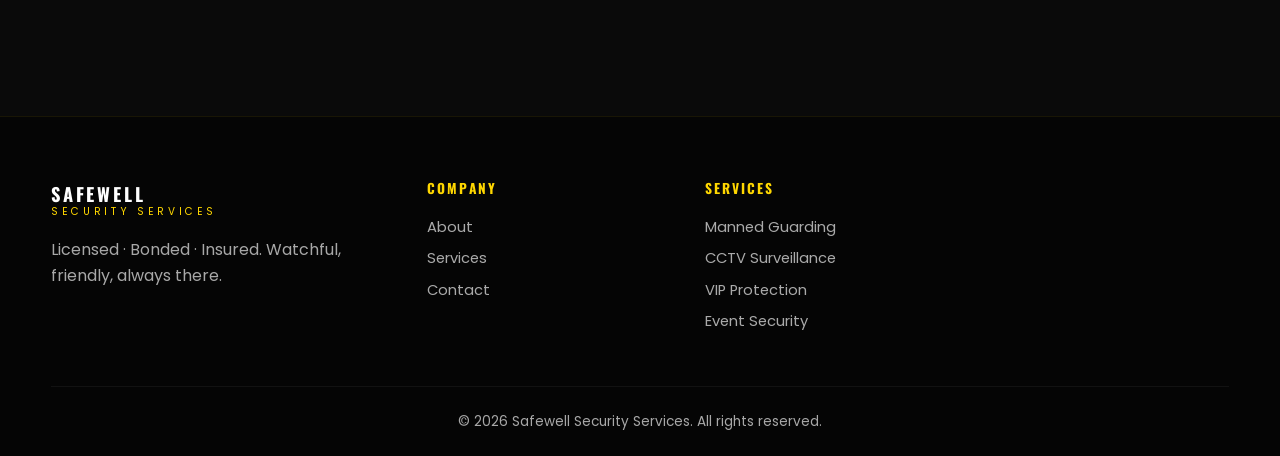
==== commit c79943b3: "Changes Co-authored-by: lkt1325 <279020083+lkt1325@users.noreply.github.com>" ====
--- a/public/static-site/index.html
+++ b/public/static-site/index.html
@@ -199,6 +199,15 @@
         <div class="slide"><div class="slide-blur" style="background-image:url('images/gallery-8.webp')"></div><img src="images/gallery-8.webp" alt="Safewell guard team at gas tanker site" loading="lazy" /></div>
         <div class="slide"><div class="slide-blur" style="background-image:url('images/gallery-9.webp')"></div><img src="images/gallery-9.webp" alt="Safewell guard team in front of LPG fleet" loading="lazy" /></div>
         <div class="slide"><div class="slide-blur" style="background-image:url('images/gallery-10.webp')"></div><img src="images/gallery-10.webp" alt="Safewell guards at Confidence Energy facility" loading="lazy" /></div>
+        <div class="slide"><div class="slide-blur" style="background-image:url('images/gallery-11.jpeg')"></div><img src="images/gallery-11.jpeg" alt="Safewell guards at Genesis school grounds" loading="lazy" /></div>
+        <div class="slide"><div class="slide-blur" style="background-image:url('images/gallery-12.jpeg')"></div><img src="images/gallery-12.jpeg" alt="Safewell guard team at Genesis institution" loading="lazy" /></div>
+        <div class="slide"><div class="slide-blur" style="background-image:url('images/gallery-13.jpeg')"></div><img src="images/gallery-13.jpeg" alt="Safewell guard at warehouse storage facility" loading="lazy" /></div>
+        <div class="slide"><div class="slide-blur" style="background-image:url('images/gallery-14.jpeg')"></div><img src="images/gallery-14.jpeg" alt="Safewell guard at residential gate" loading="lazy" /></div>
+        <div class="slide"><div class="slide-blur" style="background-image:url('images/gallery-15.jpeg')"></div><img src="images/gallery-15.jpeg" alt="Safewell guards at residential property entrance" loading="lazy" /></div>
+        <div class="slide"><div class="slide-blur" style="background-image:url('images/gallery-16.jpeg')"></div><img src="images/gallery-16.jpeg" alt="Safewell guard on residential duty" loading="lazy" /></div>
+        <div class="slide"><div class="slide-blur" style="background-image:url('images/gallery-17.jpeg')"></div><img src="images/gallery-17.jpeg" alt="Safewell guard team at industrial shed" loading="lazy" /></div>
+        <div class="slide"><div class="slide-blur" style="background-image:url('images/gallery-18.jpeg')"></div><img src="images/gallery-18.jpeg" alt="Safewell guards posted at industrial site" loading="lazy" /></div>
+        <div class="slide"><div class="slide-blur" style="background-image:url('images/gallery-19.jpeg')"></div><img src="images/gallery-19.jpeg" alt="Safewell guards at private villa premises" loading="lazy" /></div>
       </div>
 
 
@@ -352,7 +361,6 @@
     <div class="container footer-grid">
       <div>
         <a href="#home" class="brand">
-          <img src="images/logo.png" alt="Safewell logo" class="brand-logo" />
           <span class="brand-text"><strong>SAFEWELL</strong><small>SECURITY SERVICES</small></span>
         </a>
         <p class="muted" style="margin-top:1rem">Licensed · Bonded · Insured. Watchful, friendly, always there.</p>
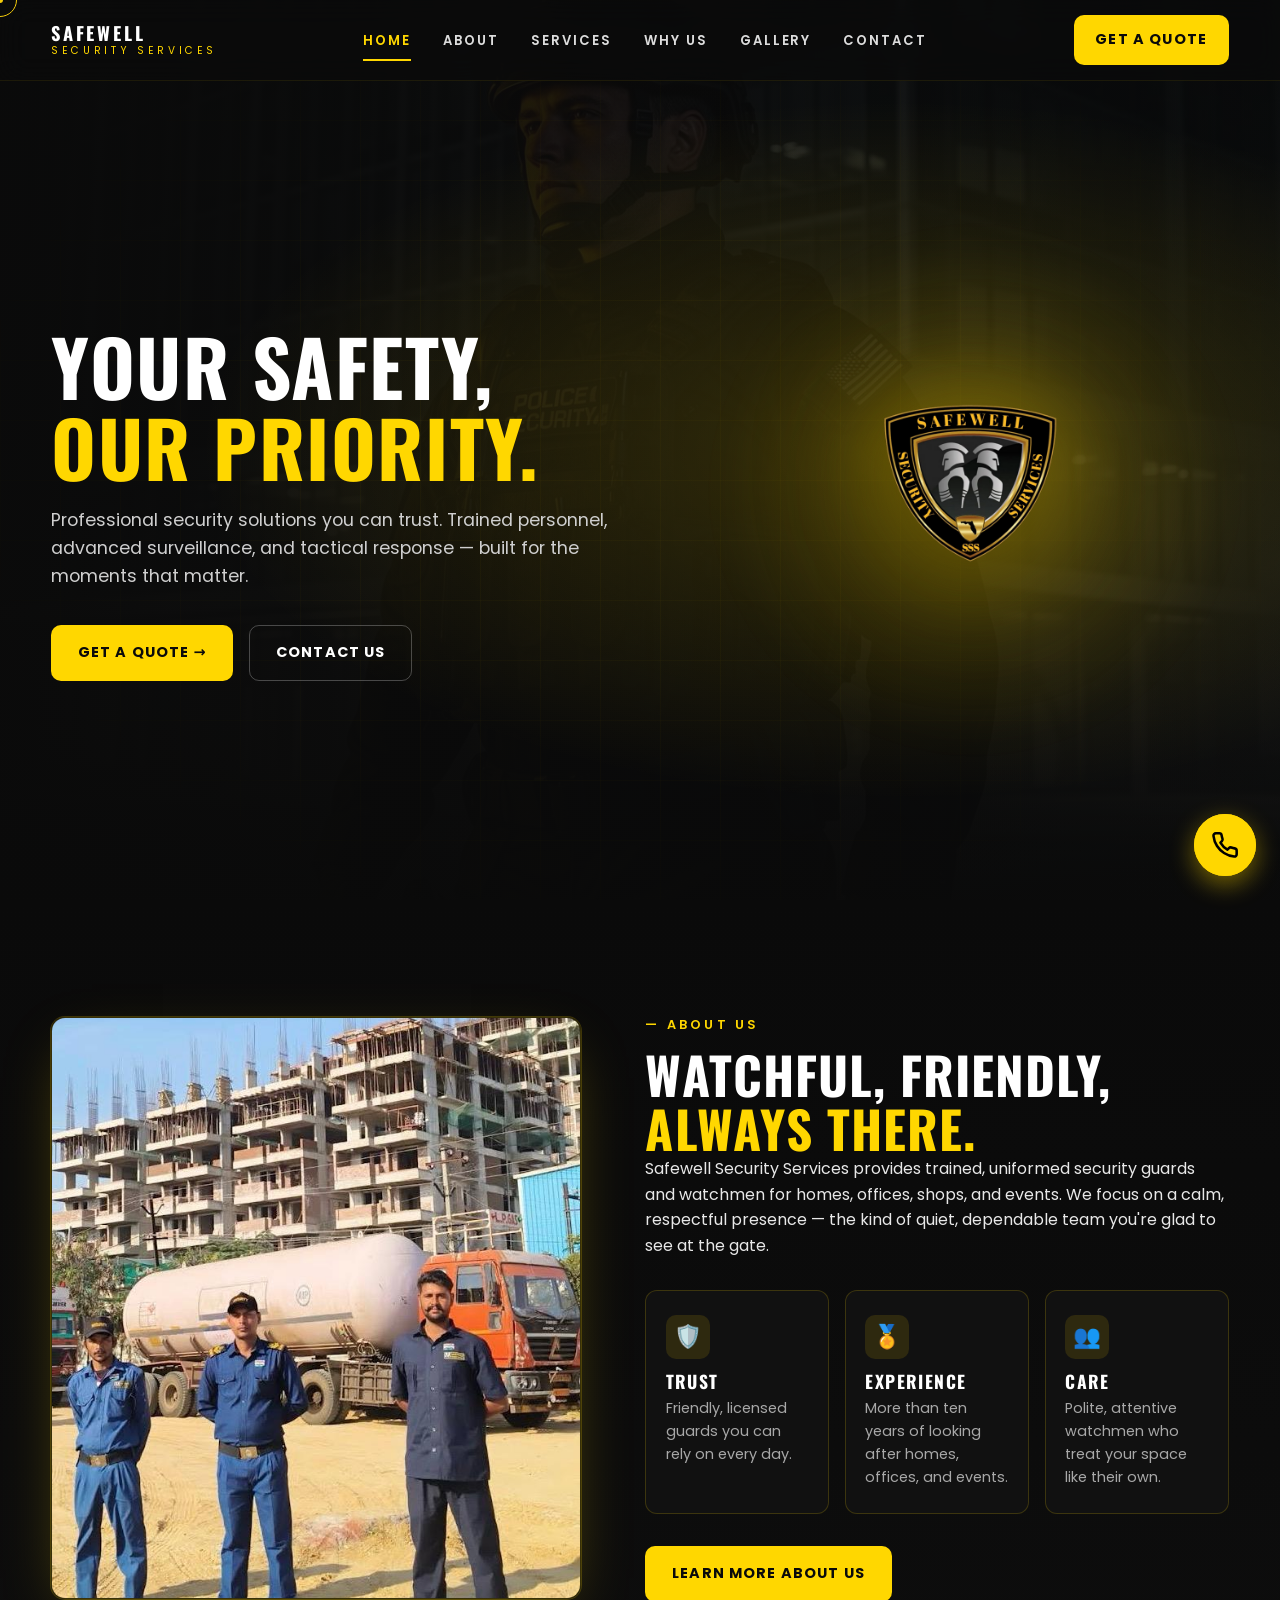
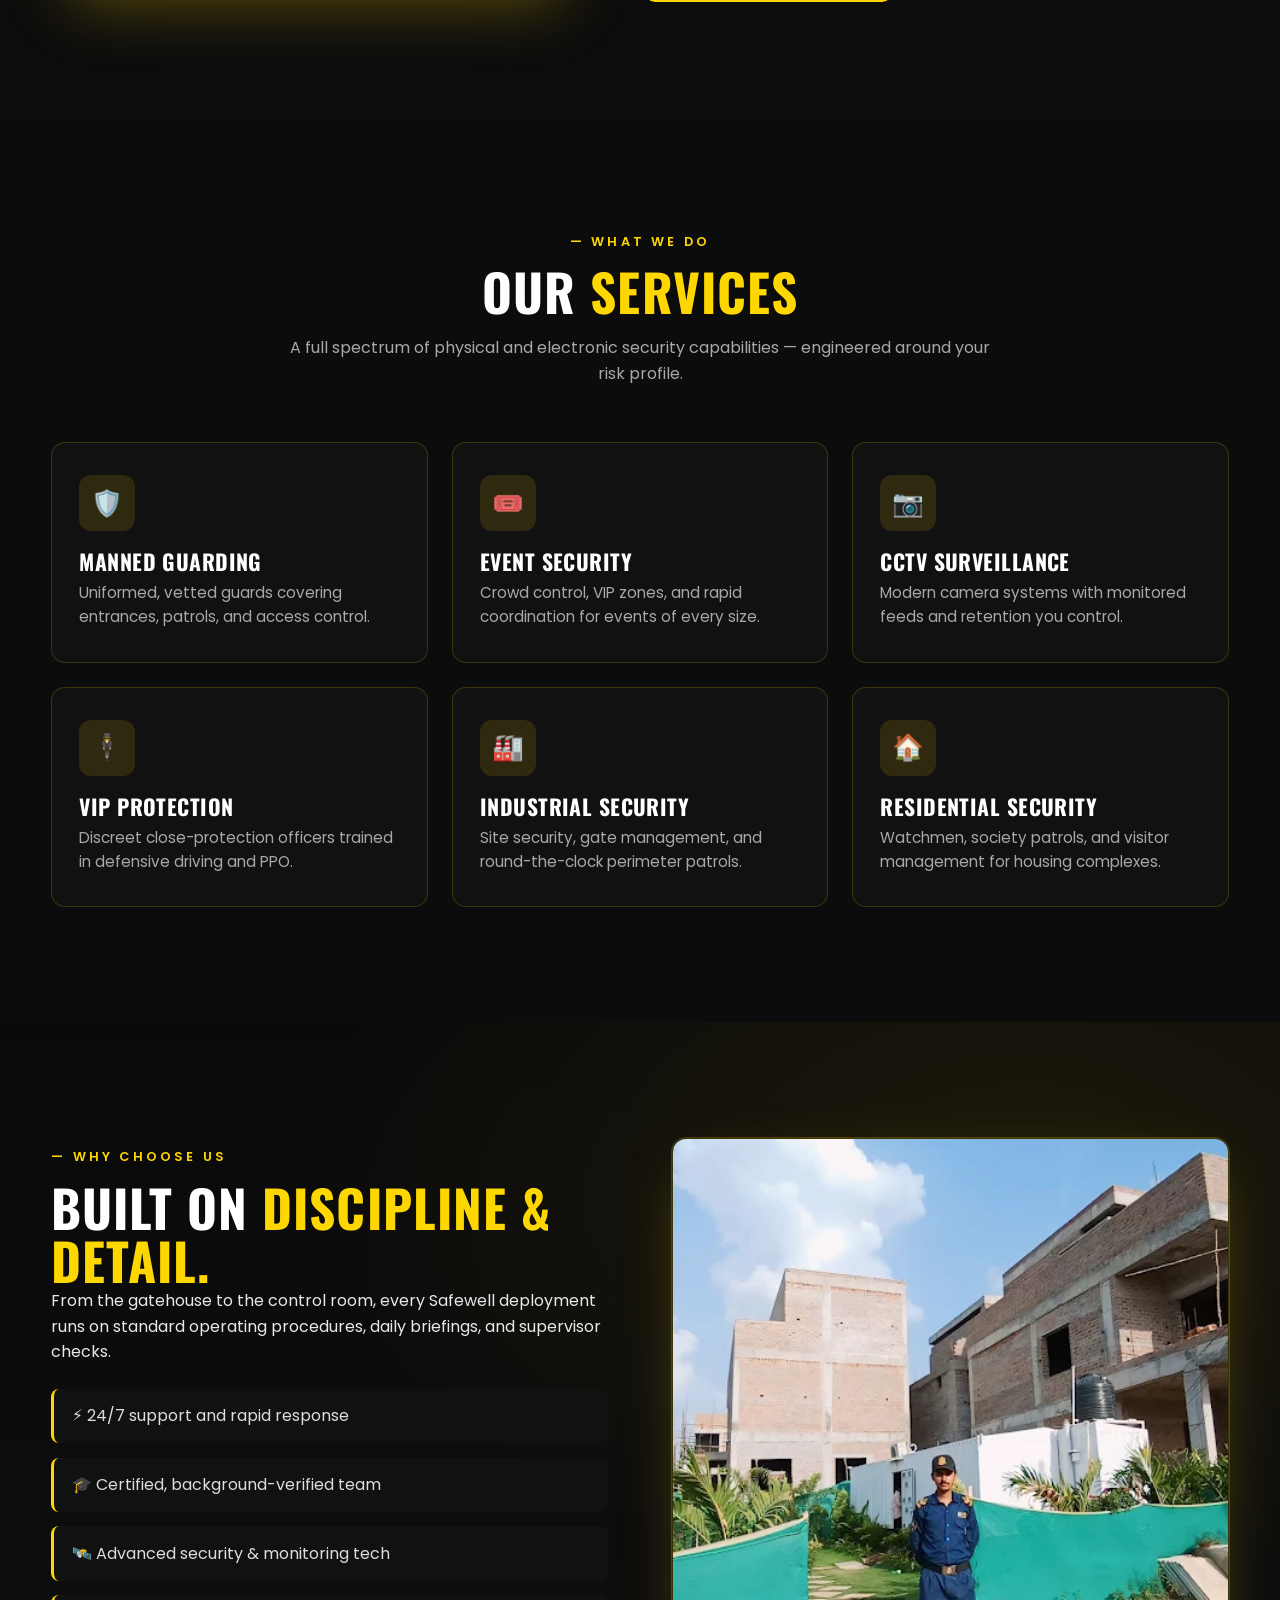
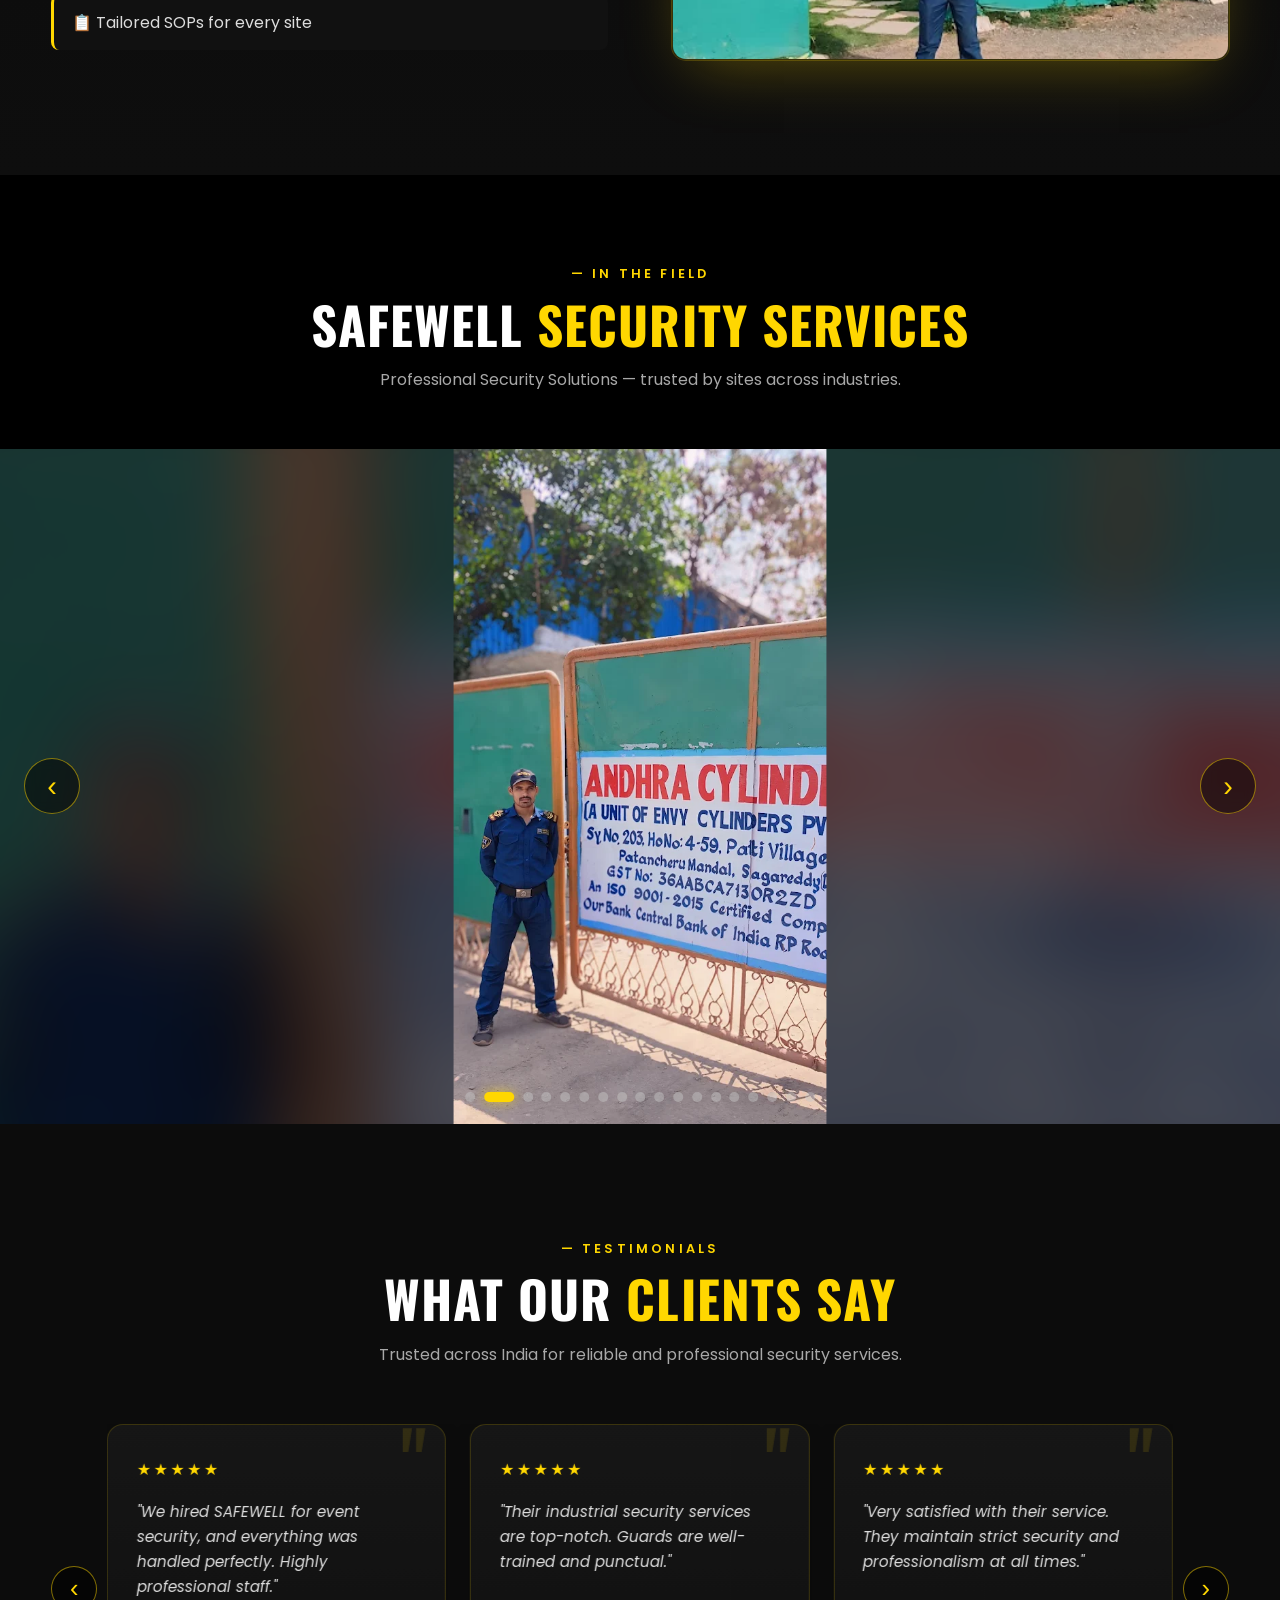
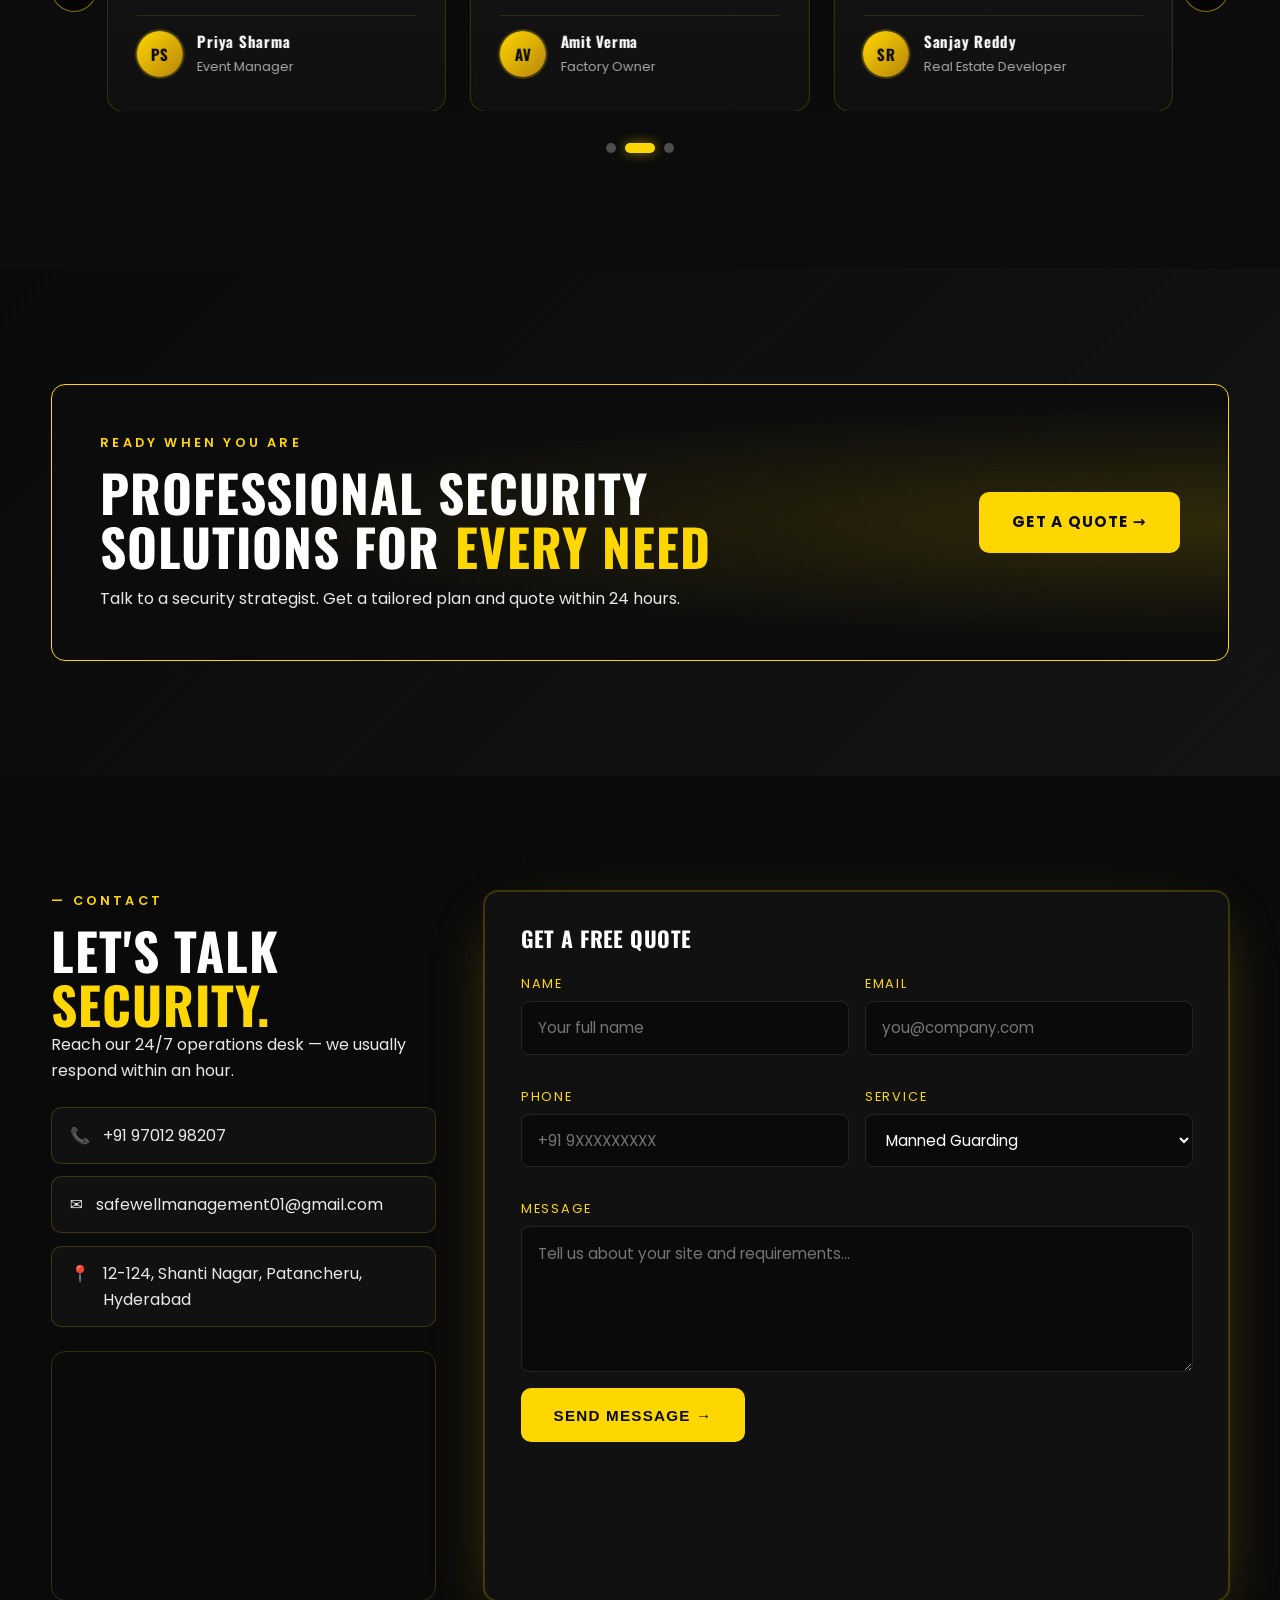
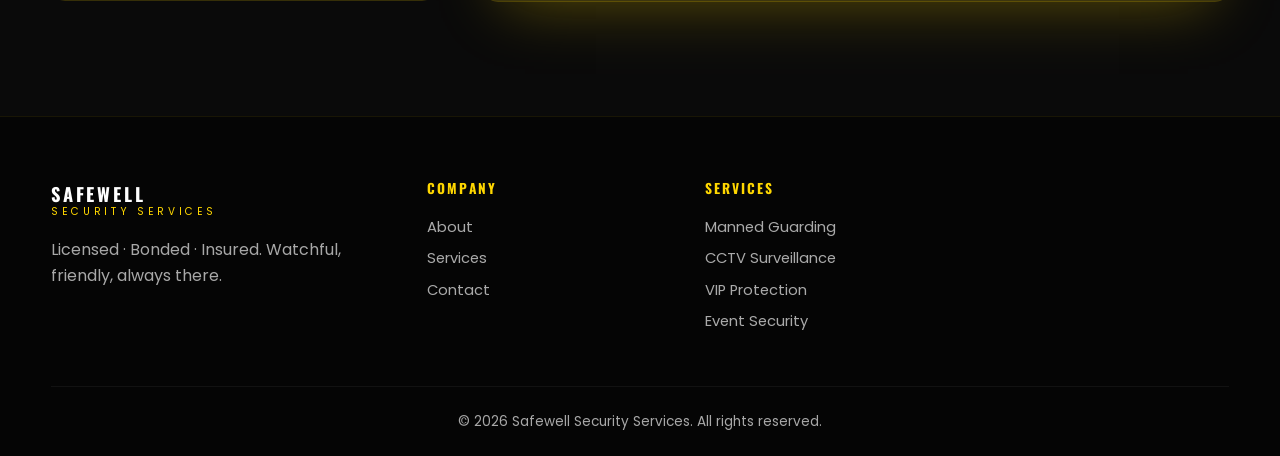
==== commit e9bcaf7e: "Deseleted duplicate gallery photo X-Lovable-Edit-ID: edt-5a210ad6-ef96-4077-8ac0-e3b4a1ed8384 Co-aut" ====
--- a/public/static-site/index.html
+++ b/public/static-site/index.html
@@ -206,7 +206,6 @@
         <div class="slide"><div class="slide-blur" style="background-image:url('images/gallery-15.jpeg')"></div><img src="images/gallery-15.jpeg" alt="Safewell guards at residential property entrance" loading="lazy" /></div>
         <div class="slide"><div class="slide-blur" style="background-image:url('images/gallery-16.jpeg')"></div><img src="images/gallery-16.jpeg" alt="Safewell guard on residential duty" loading="lazy" /></div>
         <div class="slide"><div class="slide-blur" style="background-image:url('images/gallery-17.jpeg')"></div><img src="images/gallery-17.jpeg" alt="Safewell guard team at industrial shed" loading="lazy" /></div>
-        <div class="slide"><div class="slide-blur" style="background-image:url('images/gallery-18.jpeg')"></div><img src="images/gallery-18.jpeg" alt="Safewell guards posted at industrial site" loading="lazy" /></div>
         <div class="slide"><div class="slide-blur" style="background-image:url('images/gallery-19.jpeg')"></div><img src="images/gallery-19.jpeg" alt="Safewell guards at private villa premises" loading="lazy" /></div>
       </div>
 
